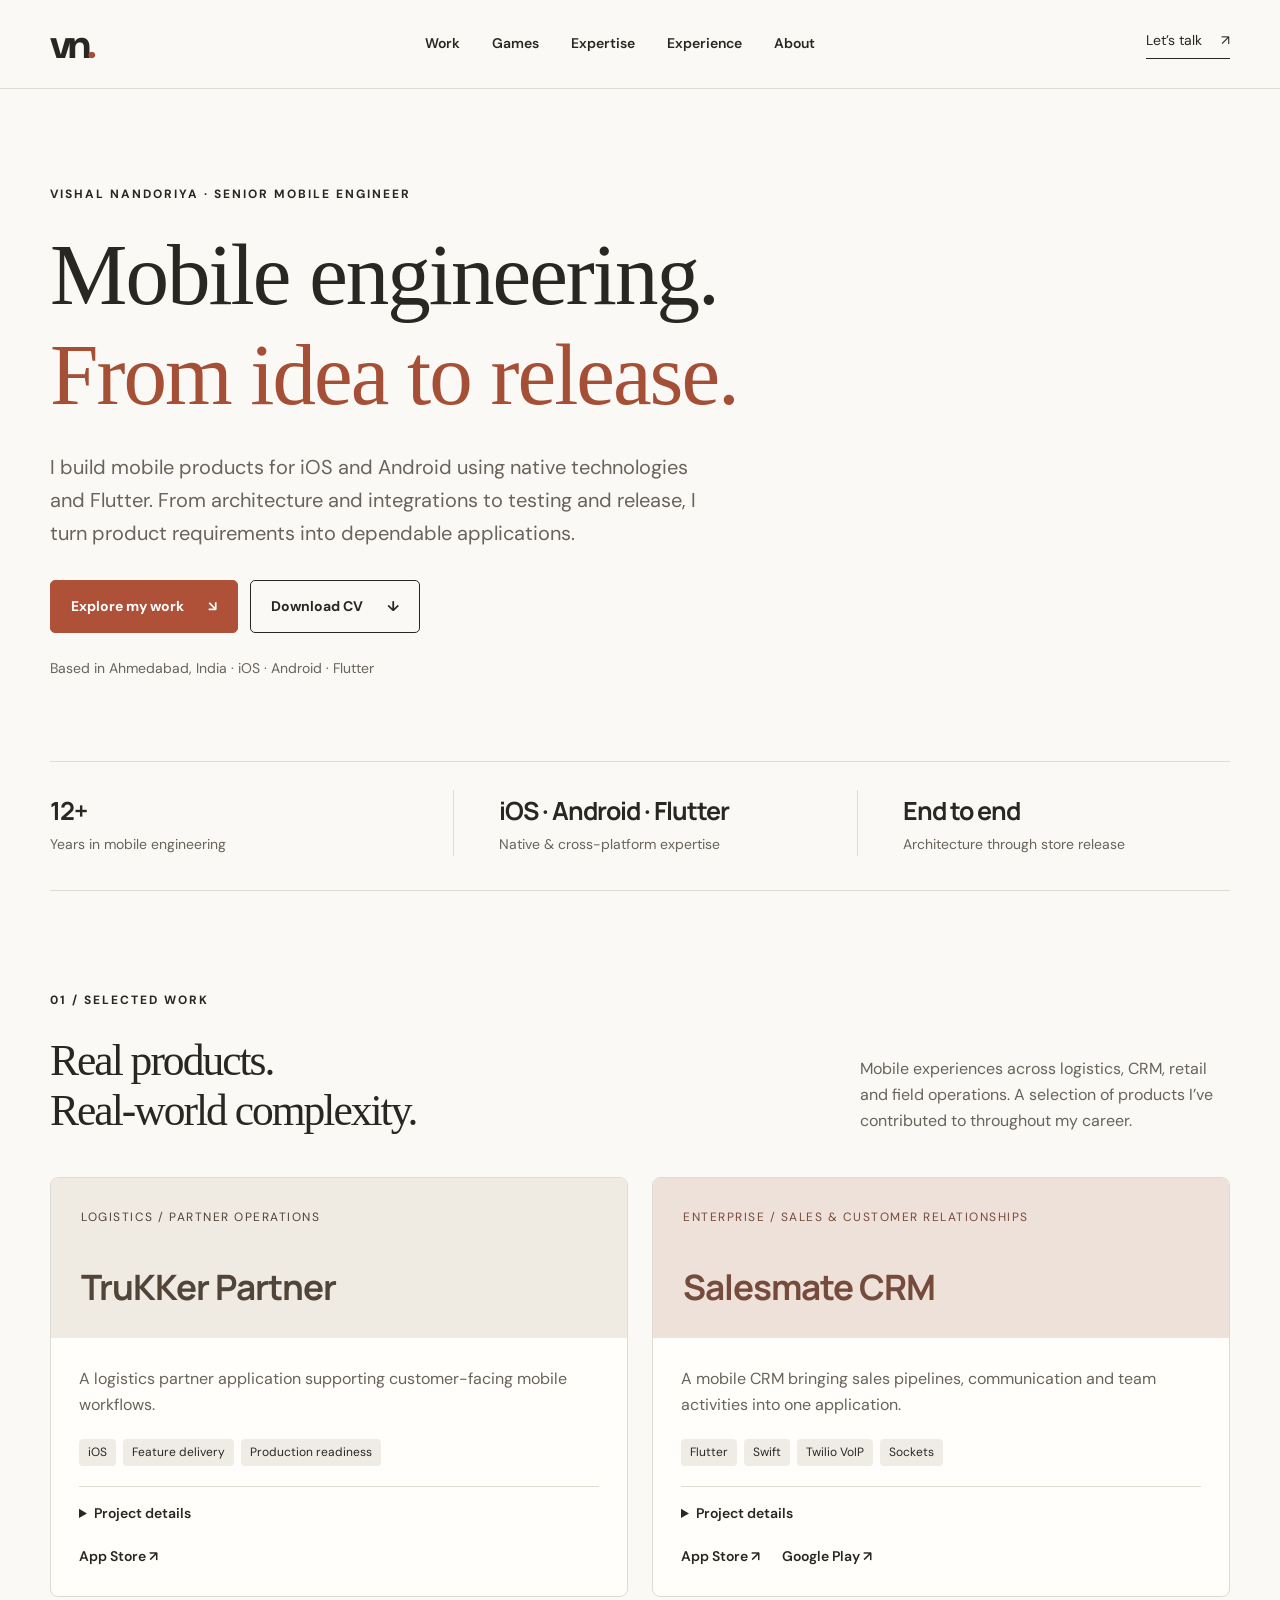
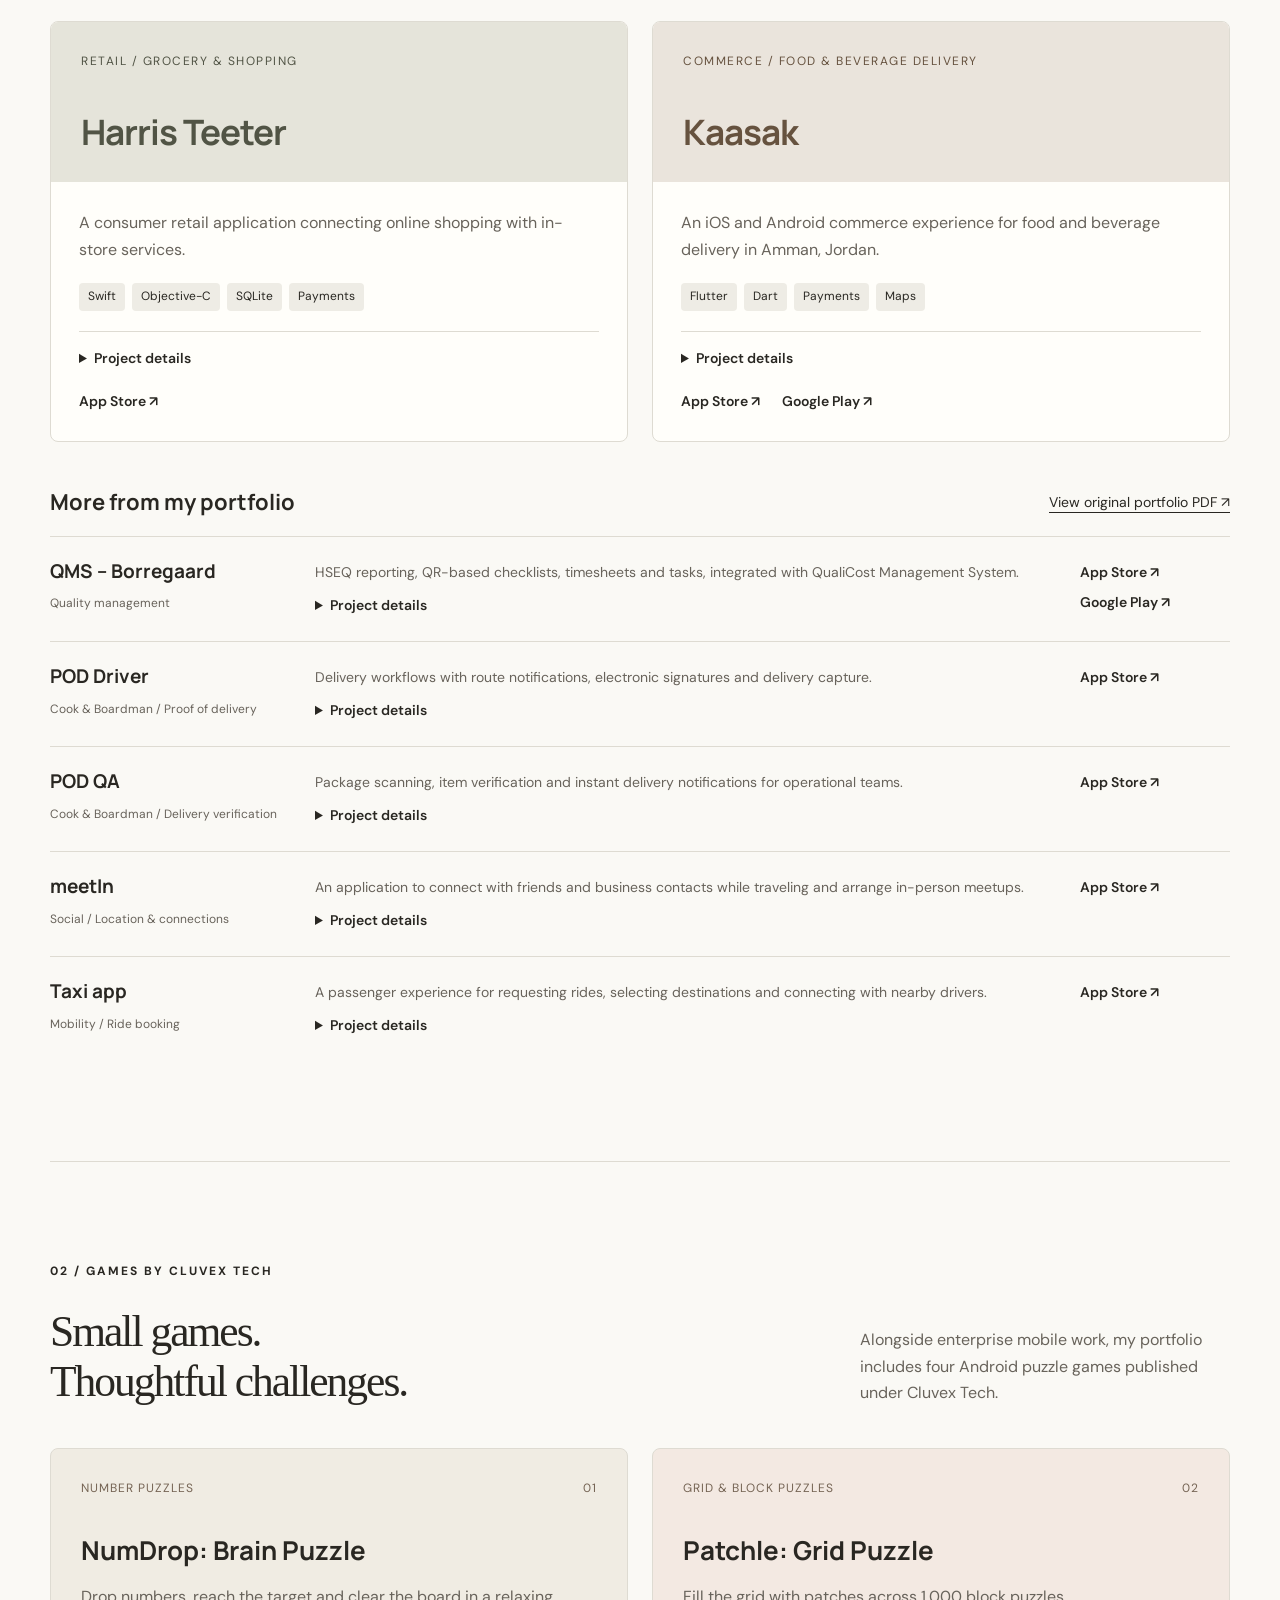
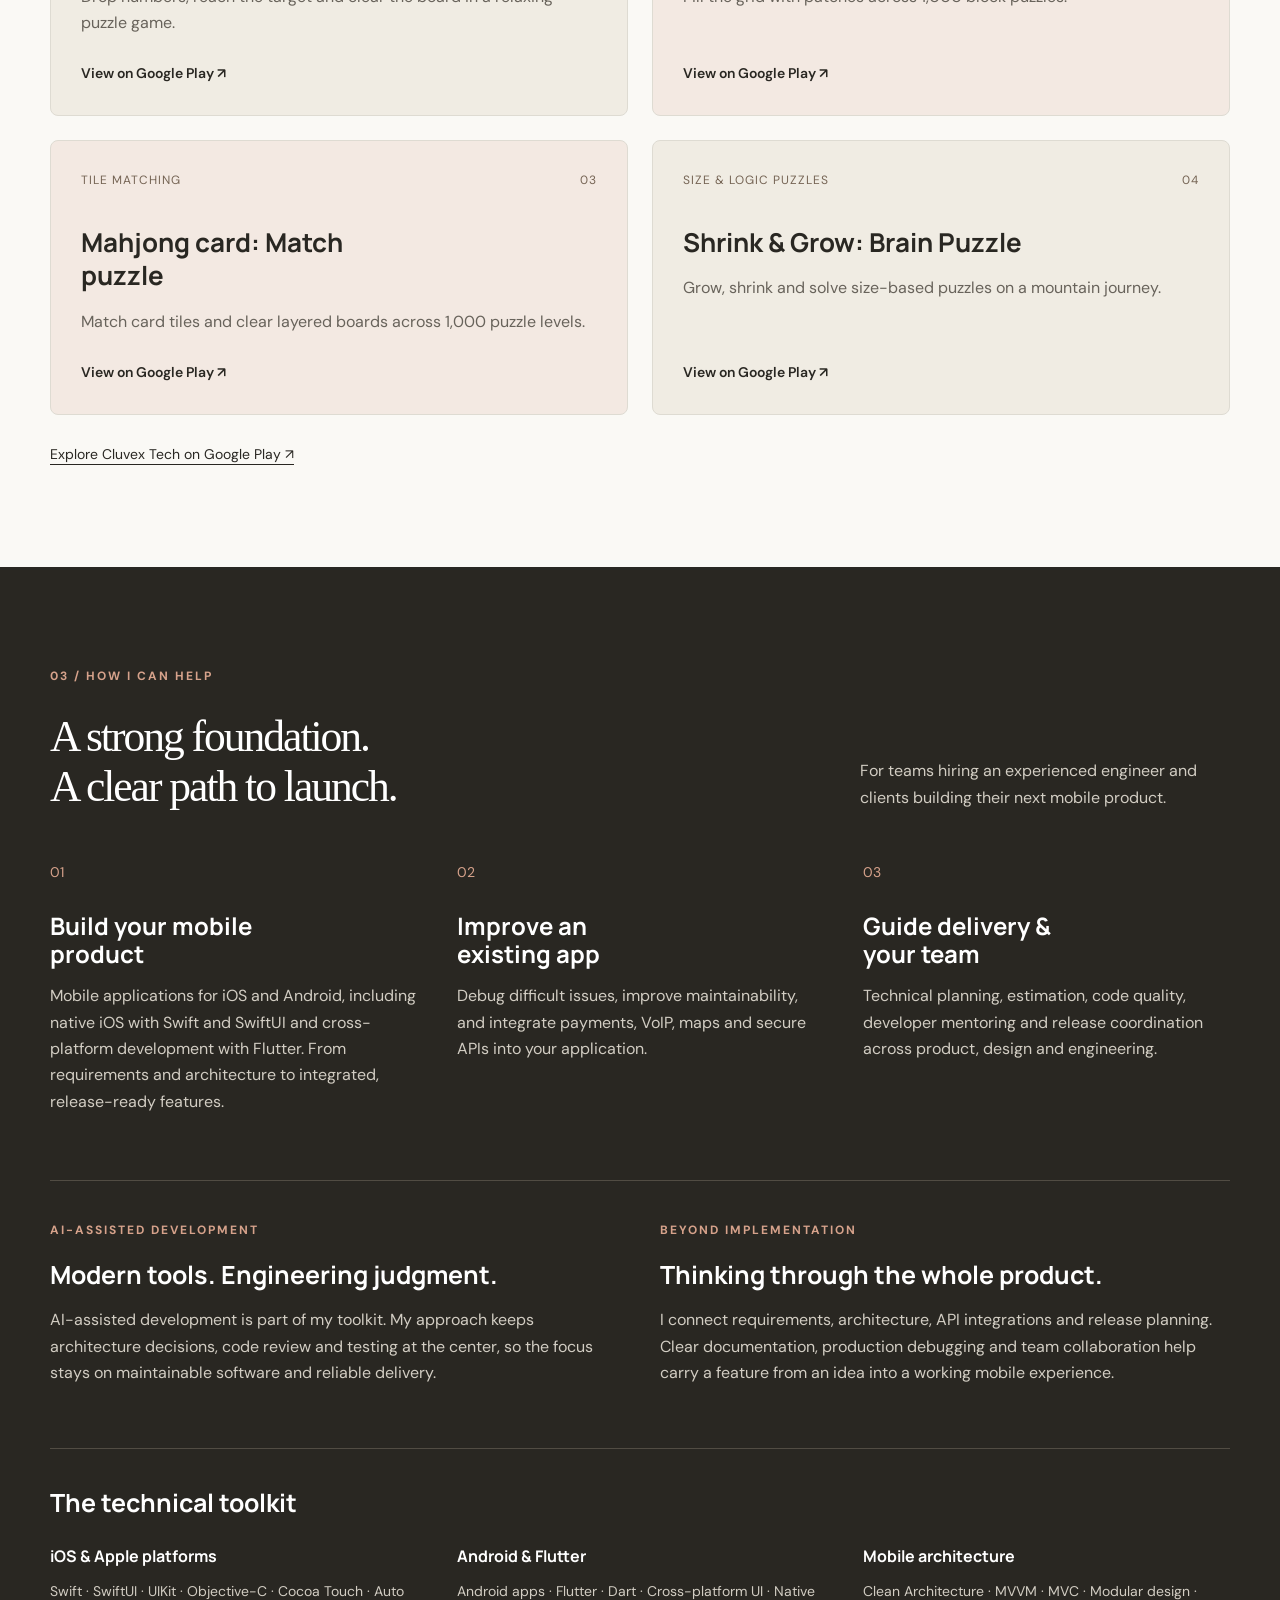
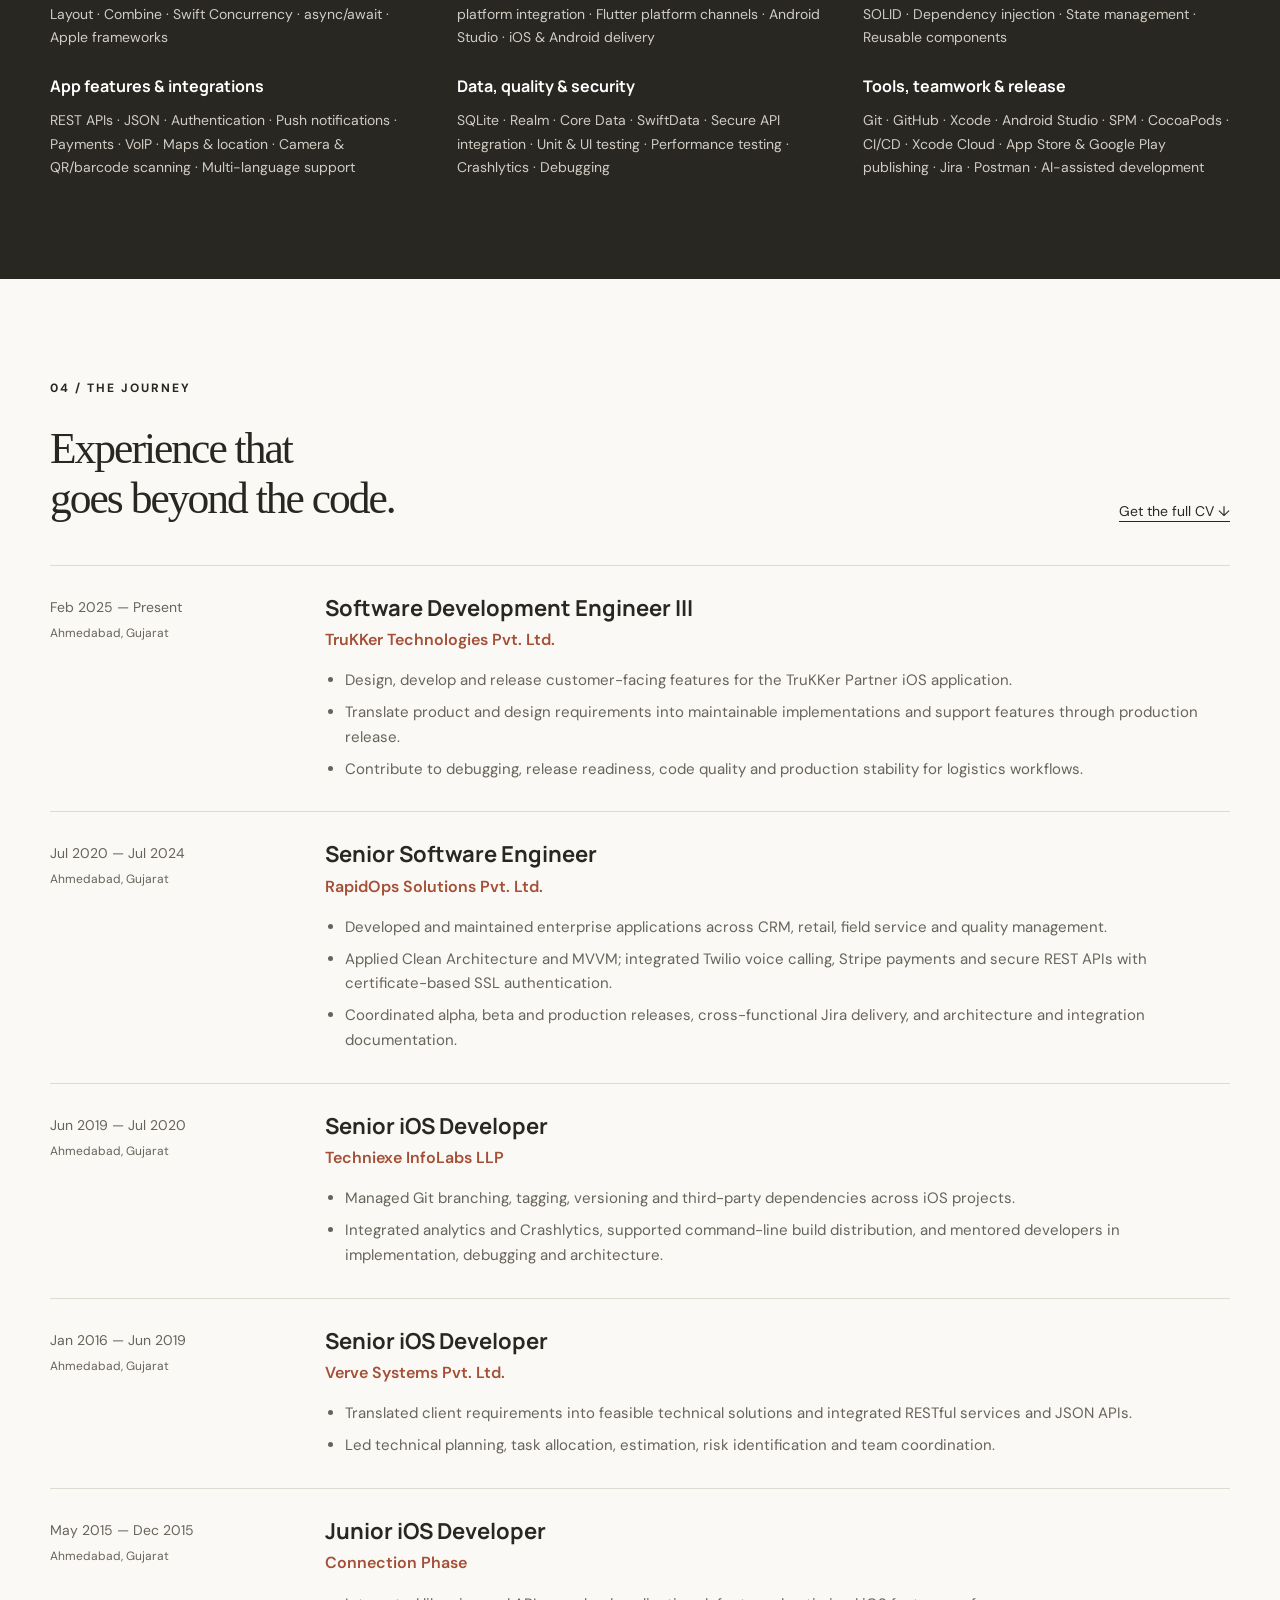
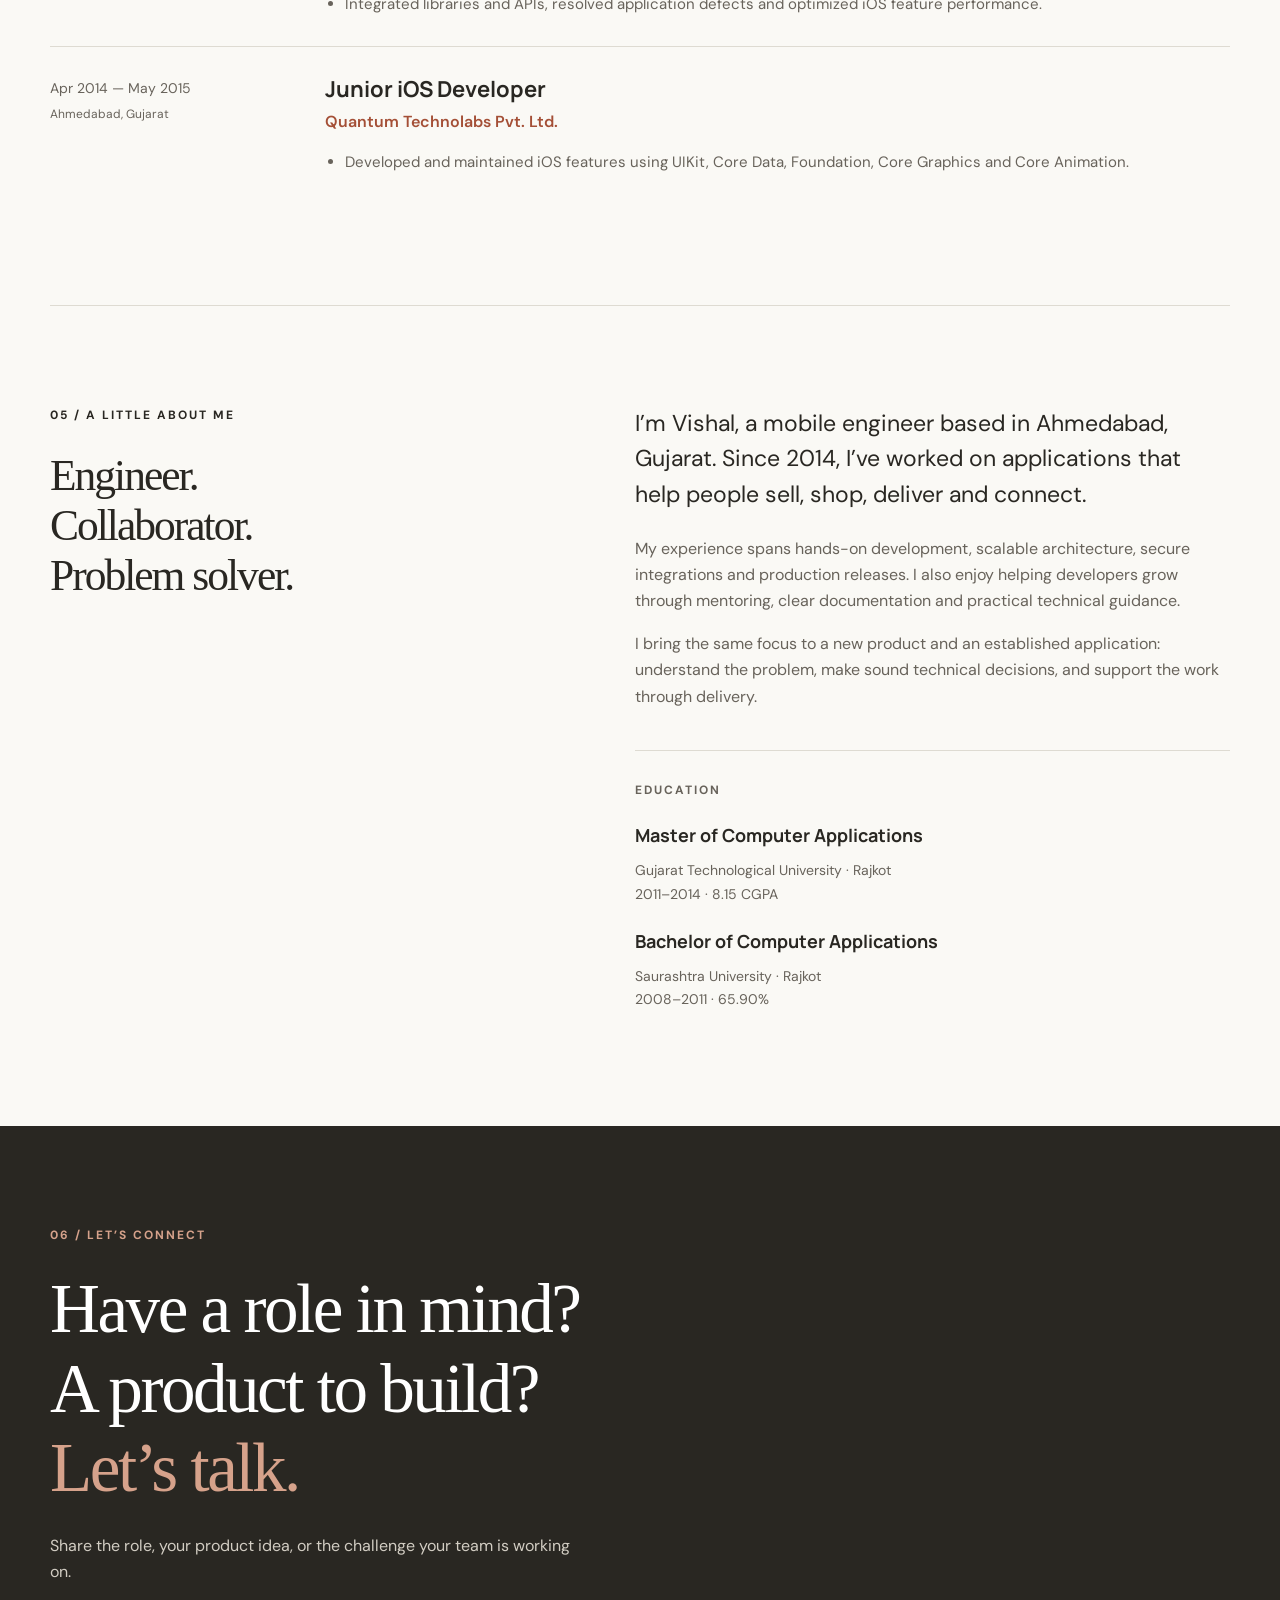
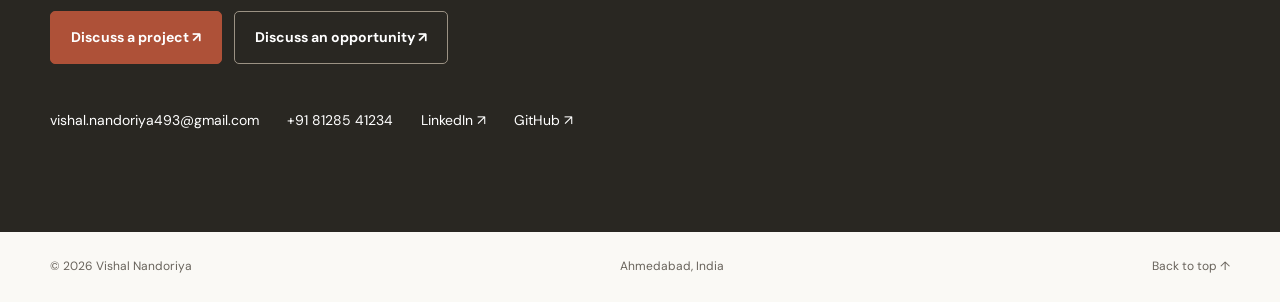
==== index.html @ bcdf7b2e "Refresh navigation assets on live site" ====
<!doctype html>
<html lang="en">
<head>
  <meta charset="utf-8"><meta name="viewport" content="width=device-width, initial-scale=1">
  <title>Vishal Nandoriya — Senior Mobile Engineer | iOS, Android & Flutter</title>
  <meta name="description" content="Vishal Nandoriya, Senior Mobile Engineer in Ahmedabad. 12+ years building mobile products across logistics, CRM, retail and field service. Explore projects, experience and mobile development services.">
  <meta name="theme-color" content="#292722">
  <meta property="og:title" content="Vishal Nandoriya — Mobile engineering, from idea to release">
  <meta property="og:description" content="Senior Mobile Engineer. 12+ years of mobile experience. iOS, Android and Flutter. Explore my work and get in touch.">
  <meta property="og:type" content="website"><link rel="canonical" href="https://vishalnandoriya.github.io/">
  <link rel="icon" href="data:image/svg+xml,%3Csvg xmlns='http://www.w3.org/2000/svg' viewBox='0 0 64 64'%3E%3Crect width='64' height='64' rx='16' fill='%23292722'/%3E%3Ctext x='32' y='42' text-anchor='middle' font-family='Arial' font-weight='bold' font-size='28' fill='%23d6a28b'%3EVN%3C/text%3E%3C/svg%3E">
  <link rel="stylesheet" href="style.css?v=0914455">
</head>
<body>
<a class="skip" href="#main">Skip to content</a>
<header><div class="nav wrap"><a class="brand" href="#" aria-label="Vishal Nandoriya home">vn<span>.</span></a><nav aria-label="Main navigation"><a href="#work">Work</a><a href="#games">Games</a><a href="#expertise">Expertise</a><a href="#experience">Experience</a><a href="#about">About</a></nav><a class="nav-contact" href="#contact">Let’s talk <span aria-hidden="true">↗</span></a></div></header>
<main id="main">
<section class="hero wrap" aria-labelledby="hero-title"><div class="hero-copy"><p class="eyebrow">VISHAL NANDORIYA · SENIOR MOBILE ENGINEER</p><h1 id="hero-title">Mobile engineering.<br><span>From idea to release.</span></h1><p class="intro">I build mobile products for iOS and Android using native technologies and Flutter. From architecture and integrations to testing and release, I turn product requirements into dependable applications.</p><div class="actions"><a class="button primary" href="#work">Explore my work <span aria-hidden="true">↘</span></a><a class="button outline" href="assets/Vishal_Nandoriya_CV.pdf" download>Download CV <span aria-hidden="true">↓</span></a></div><p class="hero-note">Based in Ahmedabad, India · iOS · Android · Flutter</p></div></section>
<div class="stats wrap" aria-label="Career overview"><div><strong>12+</strong><span>Years in mobile engineering</span></div><div><strong>iOS · Android · Flutter</strong><span>Native & cross-platform expertise</span></div><div><strong>End to end</strong><span>Architecture through store release</span></div></div>
<section class="section wrap" id="work"><div class="section-heading"><div><p class="eyebrow">01 / SELECTED WORK</p><h2>Real products.<br>Real-world complexity.</h2></div><p>Mobile experiences across logistics, CRM, retail and field operations. A selection of products I’ve contributed to throughout my career.</p></div><div class="project-grid" id="featured-projects"></div><div class="more-heading"><h3>More from my portfolio</h3><a href="portfolio.pdf" target="_blank" rel="noopener">View original portfolio PDF ↗</a></div><div class="other-projects" id="other-projects"></div><noscript><p>Explore all projects, features and technologies in my <a href="portfolio.pdf">portfolio PDF</a> and <a href="assets/Vishal_Nandoriya_CV.pdf">CV</a>.</p></noscript></section>
<section class="games-section section wrap" id="games"><div class="section-heading"><div><p class="eyebrow">02 / GAMES BY CLUVEX TECH</p><h2>Small games.<br>Thoughtful challenges.</h2></div><p>Alongside enterprise mobile work, my portfolio includes four Android puzzle games published under Cluvex Tech.</p></div><div class="games-grid">
<article class="game-card"><div class="game-label"><span>Number puzzles</span><span>01</span></div><h3>NumDrop: Brain Puzzle</h3><p>Drop numbers, reach the target and clear the board in a relaxing puzzle game.</p><a href="https://play.google.com/store/apps/details?id=com.cluvextech.numdrop" target="_blank" rel="noopener" aria-label="NumDrop: Brain Puzzle on Google Play">View on Google Play ↗</a></article><article class="game-card"><div class="game-label"><span>Grid & block puzzles</span><span>02</span></div><h3>Patchle: Grid Puzzle</h3><p>Fill the grid with patches across 1,000 block puzzles.</p><a href="https://play.google.com/store/apps/details?id=com.cluvextech.patchle" target="_blank" rel="noopener" aria-label="Patchle: Grid Puzzle on Google Play">View on Google Play ↗</a></article><article class="game-card"><div class="game-label"><span>Tile matching</span><span>03</span></div><h3>Mahjong card: Match puzzle</h3><p>Match card tiles and clear layered boards across 1,000 puzzle levels.</p><a href="https://play.google.com/store/apps/details?id=com.cluvextech.tilecard" target="_blank" rel="noopener" aria-label="Mahjong card: Match puzzle on Google Play">View on Google Play ↗</a></article><article class="game-card"><div class="game-label"><span>Size & logic puzzles</span><span>04</span></div><h3>Shrink & Grow: Brain Puzzle</h3><p>Grow, shrink and solve size-based puzzles on a mountain journey.</p><a href="https://play.google.com/store/apps/details?id=com.cluvextech.shrinkandgrow" target="_blank" rel="noopener" aria-label="Shrink & Grow: Brain Puzzle on Google Play">View on Google Play ↗</a></article></div><a class="text-link developer-link" href="https://play.google.com/store/apps/developer?id=Cluvex+Tech" target="_blank" rel="noopener">Explore Cluvex Tech on Google Play ↗</a></section>
<section class="expertise-section" id="expertise"><div class="wrap section"><div class="section-heading"><div><p class="eyebrow">03 / HOW I CAN HELP</p><h2>A strong foundation.<br>A clear path to launch.</h2></div><p>For teams hiring an experienced engineer and clients building their next mobile product.</p></div><div class="services"><article><span class="service-number">01</span><h3>Build your mobile product</h3><p>Mobile applications for iOS and Android, including native iOS with Swift and SwiftUI and cross-platform development with Flutter. From requirements and architecture to integrated, release-ready features.</p></article><article><span class="service-number">02</span><h3>Improve an existing app</h3><p>Debug difficult issues, improve maintainability, and integrate payments, VoIP, maps and secure APIs into your application.</p></article><article><span class="service-number">03</span><h3>Guide delivery & your team</h3><p>Technical planning, estimation, code quality, developer mentoring and release coordination across product, design and engineering.</p></article></div><div class="engineering-notes"><article><p class="eyebrow">AI-ASSISTED DEVELOPMENT</p><h3>Modern tools. Engineering judgment.</h3><p>AI-assisted development is part of my toolkit. My approach keeps architecture decisions, code review and testing at the center, so the focus stays on maintainable software and reliable delivery.</p></article><article><p class="eyebrow">BEYOND IMPLEMENTATION</p><h3>Thinking through the whole product.</h3><p>I connect requirements, architecture, API integrations and release planning. Clear documentation, production debugging and team collaboration help carry a feature from an idea into a working mobile experience.</p></article></div><div class="toolkit"><h3>The technical toolkit</h3><div class="skills-grid"><div><h4>iOS & Apple platforms</h4><p>Swift · SwiftUI · UIKit · Objective-C · Cocoa Touch · Auto Layout · Combine · Swift Concurrency · async/await · Apple frameworks</p></div><div><h4>Android & Flutter</h4><p>Android apps · Flutter · Dart · Cross-platform UI · Native platform integration · Flutter platform channels · Android Studio · iOS & Android delivery</p></div><div><h4>Mobile architecture</h4><p>Clean Architecture · MVVM · MVC · Modular design · SOLID · Dependency injection · State management · Reusable components</p></div><div><h4>App features & integrations</h4><p>REST APIs · JSON · Authentication · Push notifications · Payments · VoIP · Maps & location · Camera & QR/barcode scanning · Multi-language support</p></div><div><h4>Data, quality & security</h4><p>SQLite · Realm · Core Data · SwiftData · Secure API integration · Unit & UI testing · Performance testing · Crashlytics · Debugging</p></div><div><h4>Tools, teamwork & release</h4><p>Git · GitHub · Xcode · Android Studio · SPM · CocoaPods · CI/CD · Xcode Cloud · App Store & Google Play publishing · Jira · Postman · AI-assisted development</p></div></div></div></div></section>
<section class="section wrap" id="experience"><div class="section-heading"><div><p class="eyebrow">04 / THE JOURNEY</p><h2>Experience that<br>goes beyond the code.</h2></div><a class="text-link" href="assets/Vishal_Nandoriya_CV.pdf" download>Get the full CV ↓</a></div><div id="timeline" class="timeline"></div></section>
<section class="about-section section wrap" id="about"><div><p class="eyebrow">05 / A LITTLE ABOUT ME</p><h2>Engineer.<br>Collaborator.<br>Problem solver.</h2></div><div class="about-copy"><p class="large-copy">I’m Vishal, a mobile engineer based in Ahmedabad, Gujarat. Since 2014, I’ve worked on applications that help people sell, shop, deliver and connect.</p><p>My experience spans hands-on development, scalable architecture, secure integrations and production releases. I also enjoy helping developers grow through mentoring, clear documentation and practical technical guidance.</p><p>I bring the same focus to a new product and an established application: understand the problem, make sound technical decisions, and support the work through delivery.</p><div class="education"><p class="eyebrow">EDUCATION</p><h3>Master of Computer Applications</h3><p>Gujarat Technological University · Rajkot<br>2011–2014 · 8.15 CGPA</p><h3>Bachelor of Computer Applications</h3><p>Saurashtra University · Rajkot<br>2008–2011 · 65.90%</p></div></div></section>
<section class="contact-section" id="contact"><div class="wrap section"><p class="eyebrow">06 / LET’S CONNECT</p><h2>Have a role in mind?<br>A product to build?<br><span>Let’s talk.</span></h2><p>Share the role, your product idea, or the challenge your team is working on.</p><div class="actions"><a class="button primary" href="mailto:vishal.nandoriya493@gmail.com?subject=Let%E2%80%99s%20discuss%20a%20mobile%20project">Discuss a project ↗</a><a class="button light-outline" href="mailto:vishal.nandoriya493@gmail.com?subject=Mobile%20engineering%20opportunity">Discuss an opportunity ↗</a></div><div class="contact-links"><a href="mailto:vishal.nandoriya493@gmail.com">vishal.nandoriya493@gmail.com</a><a href="tel:+918128541234">+91 81285 41234</a><a href="https://www.linkedin.com/in/vishalnandoriya" target="_blank" rel="noopener">LinkedIn ↗</a><a href="https://github.com/VishalNandoriya" target="_blank" rel="noopener">GitHub ↗</a></div></div></section>
</main><footer class="wrap"><span>© <span id="year">2026</span> Vishal Nandoriya</span><span>Ahmedabad, India</span><a href="#">Back to top ↑</a></footer><script src="script.js?v=0914455"></script>
</body></html>
---- style.css ----
@import url('https://fonts.googleapis.com/css2?family=DM+Sans:wght@400;500;600;700&family=Manrope:wght@400;500;600;700;800&display=swap');
:root{--ink:#292722;--muted:#68635b;--paper:#faf9f5;--line:#dedbd2;--lime:#d6a28b;--blue:#a44f36}*{box-sizing:border-box}html{scroll-behavior:auto;scroll-padding-top:100px}body{margin:0;background:var(--paper);color:var(--ink);font-family:'DM Sans',sans-serif;font-size:16px;line-height:1.65}a{color:inherit;text-decoration:none}a:hover{text-decoration:underline;text-underline-offset:5px}button,a{-webkit-tap-highlight-color:transparent}a:focus-visible,summary:focus-visible{outline:3px solid var(--blue);outline-offset:6px}.wrap{width:min(1180px,calc(100% - 80px));margin:auto}.skip{position:fixed;top:-100px;left:12px;padding:12px;background:var(--lime);z-index:20}.skip:focus{top:10px}header{border-bottom:1px solid var(--line);background:rgba(250,249,245,.97);position:sticky;top:0;z-index:10}.nav{display:flex;align-items:center;justify-content:space-between;height:88px}.brand{font-size:40px;line-height:1;font-weight:800;letter-spacing:-4px}.brand span{color:var(--blue)}nav{display:flex;gap:32px;font-size:14px;font-weight:600}.nav-contact{font-size:14px;border-bottom:1px solid var(--ink);padding-bottom:5px}.nav-contact span{margin-left:15px}.hero{display:grid;grid-template-columns:1.35fr 1fr;gap:70px;padding-top:76px;padding-bottom:66px;align-items:center}.eyebrow{font-size:12px;font-weight:700;letter-spacing:2px;margin:0 0 24px}h1,h2,h3,h4{font-family:Manrope,sans-serif;line-height:1.15;margin:0;font-weight:700}h1{font-size:clamp(42px,4.7vw,67px);letter-spacing:-3.3px}h1 span{color:var(--blue)}.intro{font-size:18px;max-width:510px;color:var(--muted);margin:26px 0 30px}.actions{display:flex;gap:12px;flex-wrap:wrap}.button{padding:14px 20px;border-radius:5px;font-size:14px;font-weight:700;display:inline-flex;align-items:center;justify-content:center;gap:24px;min-height:50px;transition:transform .2s,background .2s}.button:hover{transform:translateY(-2px);text-decoration:none}.primary{background:var(--lime);color:var(--ink);border:1px solid var(--lime)}.outline{border:1px solid var(--ink)}.hero-note{font-size:12px;color:var(--muted);margin:24px 0 0}.portrait-panel{background:#e5eaf0;border-radius:8px;overflow:hidden;position:relative}.portrait-top{display:flex;justify-content:space-between;margin:24px 26px;font-size:11px;letter-spacing:2px}.portrait-panel img{display:block;width:100%;height:auto;aspect-ratio:1;object-fit:contain;mix-blend-mode:multiply}.portrait-caption{background:var(--ink);color:white;padding:24px 26px;display:flex;justify-content:space-between;align-items:end;gap:12px}.portrait-caption strong{font-family:Manrope;font-size:19px;line-height:1.4}.portrait-caption span{color:#d2cdc3;font-size:12px;max-width:100px}.stats{display:grid;grid-template-columns:repeat(3,1fr);padding:28px 0 34px;border-top:1px solid var(--line);border-bottom:1px solid var(--line);gap:30px}.stats div{display:flex;flex-direction:column;gap:2px}.stats div+div{border-left:1px solid var(--line);padding-left:45px}.stats strong{font-family:Manrope;font-size:29px;letter-spacing:-1px}.stats span{font-size:14px;color:var(--muted)}.section{padding-top:100px;padding-bottom:100px}.section-heading{display:flex;justify-content:space-between;gap:55px;align-items:end;margin-bottom:42px}h2{font-size:clamp(32px,3.4vw,46px);letter-spacing:-1.8px}.section-heading>p{max-width:370px;margin:0;color:var(--muted)}.project-grid{display:grid;grid-template-columns:1fr 1fr;gap:24px}.project{border:1px solid var(--line);background:white;border-radius:8px;overflow:hidden}.project-banner{padding:30px;min-height:160px;display:flex;flex-direction:column;justify-content:space-between;background:var(--project-bg);color:var(--project-color)}.project-banner span{font-size:12px;letter-spacing:1.5px;text-transform:uppercase}.project-banner h3{font-size:35px;letter-spacing:-1px}.project-body{padding:28px}.project-body>p{color:var(--muted);margin:0 0 18px}.tags{display:flex;flex-wrap:wrap;gap:7px;margin:20px 0}.tags span{font-size:12px;background:#eeece5;border-radius:4px;padding:4px 9px}.project-links{display:flex;gap:22px;font-size:14px;font-weight:600;margin-top:20px}.project details{border-top:1px solid var(--line);padding-top:15px}summary{cursor:pointer;font-size:14px;font-weight:600}details p{font-size:14px;color:var(--muted);margin-bottom:0}.more-heading{display:flex;align-items:center;justify-content:space-between;gap:20px;margin:48px 0 20px}.more-heading h3{font-size:22px}.more-heading a,.text-link{font-size:14px;text-decoration:underline;text-underline-offset:5px}.other-project{display:grid;grid-template-columns:240px 1fr 150px;gap:25px;border-top:1px solid var(--line);padding:24px 0;align-items:start}.other-project h3{font-size:19px;margin-bottom:7px}.other-project p{margin:0;color:var(--muted);font-size:14px}.other-project .project-links{margin:0;flex-direction:column;gap:7px}.other-project small{font-size:12px;color:var(--muted)}.other-project details{margin-top:10px}.expertise-section{background:var(--ink);color:#fff}.expertise-section .eyebrow{color:var(--lime)}.expertise-section .section-heading>p,.services p,.skills-grid p{color:#d2cdc3}.services{display:grid;grid-template-columns:repeat(3,1fr);gap:40px;margin:50px 0 65px}.service-number{font-size:14px;color:var(--lime);display:block;margin-bottom:28px}.services h3{font-size:24px;max-width:220px}.services p{margin-bottom:0;font-size:16px}.toolkit{border-top:1px solid #514c43;padding-top:40px}.toolkit>h3{font-size:25px}.skills-grid{display:grid;grid-template-columns:repeat(3,1fr);gap:28px 40px;margin-top:30px}.skills-grid h4{font-size:16px}.skills-grid p{font-size:14px;margin-bottom:0}.timeline-row{display:grid;grid-template-columns:230px 1fr;gap:45px;border-top:1px solid var(--line);padding:30px 0}.timeline-date{font-size:14px;color:var(--muted)}.timeline-date span{display:block;font-size:12px;margin-top:5px}.timeline-row h3{font-size:22px;margin-bottom:6px}.company{font-weight:600;color:var(--blue);margin:0 0 15px}.timeline-row ul{padding-left:20px;color:var(--muted);margin:0;font-size:15px}.timeline-row li+li{margin-top:7px}.about-section{display:grid;grid-template-columns:1fr 1.2fr;gap:90px;border-top:1px solid var(--line)}.about-copy p{color:var(--muted)}.about-copy .large-copy{font-size:23px;line-height:1.55;color:var(--ink);margin-top:0}.education{margin-top:40px;padding-top:30px;border-top:1px solid var(--line)}.education h3{font-size:18px}.education p:not(.eyebrow){font-size:14px}.education h3:not(:first-of-type){margin-top:25px}.contact-section{background:var(--ink);color:white}.contact-section h2{font-size:clamp(40px,5.4vw,70px);letter-spacing:-2.5px}.contact-section h2 span{color:var(--lime)}.contact-section p:not(.eyebrow){color:#d2cdc3;max-width:520px;margin:25px 0}.contact-section .eyebrow{color:var(--lime)}.light-outline{border:1px solid #9b9284}.contact-links{display:flex;gap:28px;flex-wrap:wrap;margin-top:45px;font-size:14px}.contact-links a:first-child{overflow-wrap:anywhere}footer{display:flex;justify-content:space-between;gap:15px;padding-top:25px;padding-bottom:25px;font-size:12px;color:var(--muted)}
@media(min-width:1500px){.hero{padding-top:95px;padding-bottom:85px}}@media(max-width:900px){.wrap{width:calc(100% - 48px)}.hero{gap:30px}h1{font-size:46px;letter-spacing:-2px}.portrait-caption{flex-direction:column;align-items:start}.portrait-caption span{max-width:none}.section-heading{gap:30px}.other-project{grid-template-columns:180px 1fr}.other-project .project-links{grid-column:2;flex-direction:row}.services{gap:24px}.skills-grid{grid-template-columns:1fr 1fr}.timeline-row{grid-template-columns:180px 1fr;gap:25px}.about-section{gap:45px}.stats div+div{padding-left:25px}.stats strong{font-size:25px}}
@media(max-width:640px){.wrap{width:calc(100% - 40px)}.nav{height:72px;flex-wrap:wrap}.brand{font-size:34px}nav{gap:16px;font-size:12px}.nav-contact{display:none}.hero{grid-template-columns:1fr;padding-top:44px;padding-bottom:35px;gap:35px}h1{font-size:48px;letter-spacing:-2.5px}.eyebrow{font-size:11px;letter-spacing:1.5px;margin-bottom:20px}.intro{font-size:17px}.hero-note{font-size:12px}.portrait-panel{max-width:380px;width:100%;margin:auto}.portrait-panel img{max-height:310px;object-fit:contain}.portrait-caption{flex-direction:row;align-items:center}.portrait-caption strong{font-size:17px}.portrait-caption span{max-width:100px}.stats{gap:18px;padding:24px 0}.stats strong{font-size:19px;letter-spacing:-.6px}.stats span{font-size:12px}.stats div+div{padding-left:12px}.section{padding-top:65px;padding-bottom:65px}.section-heading{display:block;margin-bottom:28px}.section-heading>p{margin-top:22px}.section-heading>.text-link{display:inline-block;margin-top:22px}h2{font-size:35px}.project-grid{grid-template-columns:1fr}.project-banner{min-height:145px;padding:25px}.project-body{padding:24px}.project-banner h3{font-size:31px}.more-heading{align-items:start;flex-direction:column}.other-project{grid-template-columns:1fr;gap:12px}.other-project .project-links{grid-column:auto}.services{grid-template-columns:1fr;gap:30px;margin:35px 0 45px}.services article{border-top:1px solid #514c43;padding-top:25px}.service-number{margin-bottom:15px}.services h3{max-width:none;font-size:23px}.skills-grid{grid-template-columns:1fr;gap:23px}.timeline-row{grid-template-columns:1fr;gap:15px;padding:25px 0}.timeline-date span{display:inline;margin-left:8px}.timeline-row h3{font-size:21px}.about-section{grid-template-columns:1fr;gap:28px}.about-copy .large-copy{font-size:21px}.contact-section h2{font-size:45px}.contact-links{flex-direction:column;gap:15px}footer{flex-wrap:wrap}footer span:nth-child(2){display:none}}
@media(prefers-reduced-motion:reduce){html{scroll-behavior:auto}.button{transition:none}}@media print{header,.actions,.contact-section,footer,.portrait-panel{display:none}.wrap{width:100%}.section,.hero{padding:25px 0}.hero{display:block}.expertise-section{background:white;color:black}.services p,.skills-grid p{color:#333}.project,.timeline-row{break-inside:avoid}details{display:block}}

/* Warm editorial palette and typography, inspired by Claude. */
h1,h2{font-family:Georgia,'Times New Roman',serif;font-weight:400;letter-spacing:-2px}h1{font-size:clamp(48px,6.8vw,88px);line-height:1.06}h1 span{display:block;margin-top:8px}.hero{display:block;padding-top:96px;padding-bottom:80px}.hero-copy{max-width:1000px}.intro{max-width:650px;font-size:20px;margin-top:30px}.hero-note{font-size:14px}.primary{background:#ae5138;border-color:#ae5138;color:#fff}.primary:hover{background:#91412c}.project{background:#fffefa}.project-banner{background:#efebe2;color:#514439}.project:nth-child(2) .project-banner{background:#eee1d9;color:#754b3b}.project:nth-child(3) .project-banner{background:#e5e4da;color:#515445}.project:nth-child(4) .project-banner{background:#eae4dc;color:#66523f}.stats strong{font-size:25px}.contact-section h2{font-family:Georgia,'Times New Roman',serif}.brand:hover{text-decoration:none}
@media(max-width:640px){.hero{padding-top:56px;padding-bottom:45px}h1{font-size:48px;letter-spacing:-1.8px}.intro{font-size:18px}.stats{grid-template-columns:1fr;gap:16px}.stats div+div{border-left:0;border-top:1px solid var(--line);padding:16px 0 0}.stats strong{font-size:24px}.stats span{font-size:14px}.hero-note{font-size:13px}}

.games-section{border-top:1px solid var(--line)}.games-grid{display:grid;grid-template-columns:repeat(2,minmax(0,1fr));gap:24px}.game-card{border:1px solid var(--line);border-radius:8px;padding:30px;background:#f0ece3;display:flex;flex-direction:column;align-items:start}.game-card:nth-child(2),.game-card:nth-child(3){background:#f3e9e2}.game-label{display:flex;justify-content:space-between;gap:20px;width:100%;font-size:12px;letter-spacing:1px;text-transform:uppercase;color:#756454;margin-bottom:35px}.game-card h3{font-size:26px;line-height:1.3;max-width:340px}.game-card p{color:var(--muted);margin:16px 0 25px}.game-card>a{margin-top:auto;font-weight:600;font-size:14px}.developer-link{display:inline-block;margin-top:28px}.engineering-notes{display:grid;grid-template-columns:1fr 1fr;gap:40px;border-top:1px solid #514c43;padding-top:40px;margin-bottom:45px}.engineering-notes h3{font-size:25px;line-height:1.3}.engineering-notes p:not(.eyebrow){color:#d2cdc3}.engineering-notes .eyebrow{margin-bottom:18px}@media(max-width:640px){nav{gap:10px;font-size:11px}.games-grid,.engineering-notes{grid-template-columns:1fr}.game-card{padding:24px}.game-card h3{font-size:24px}.engineering-notes{gap:25px}}

header nav a[aria-current="location"]{color:var(--blue);text-decoration:underline;text-decoration-color:var(--blue);text-decoration-thickness:2px;text-underline-offset:9px}
.nav-contact[aria-current="location"]{color:var(--blue);border-bottom:2px solid var(--blue)}
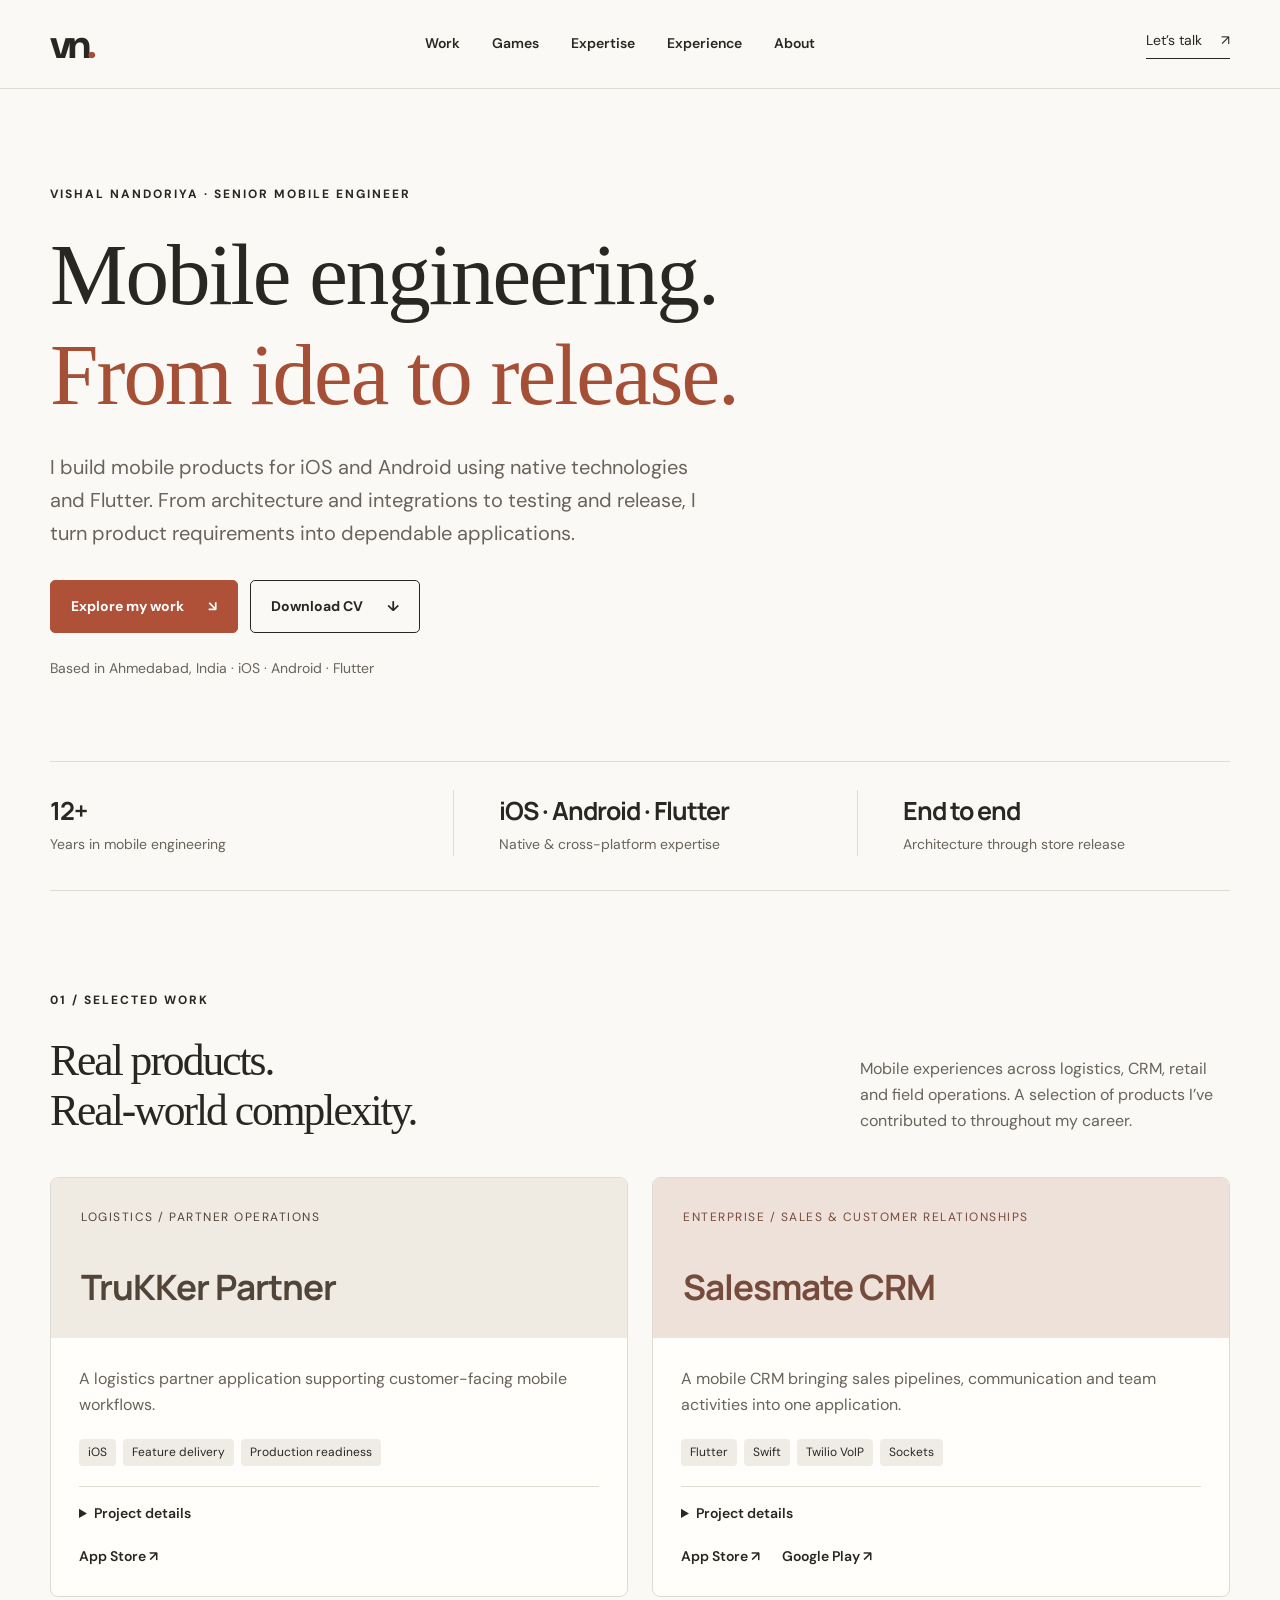
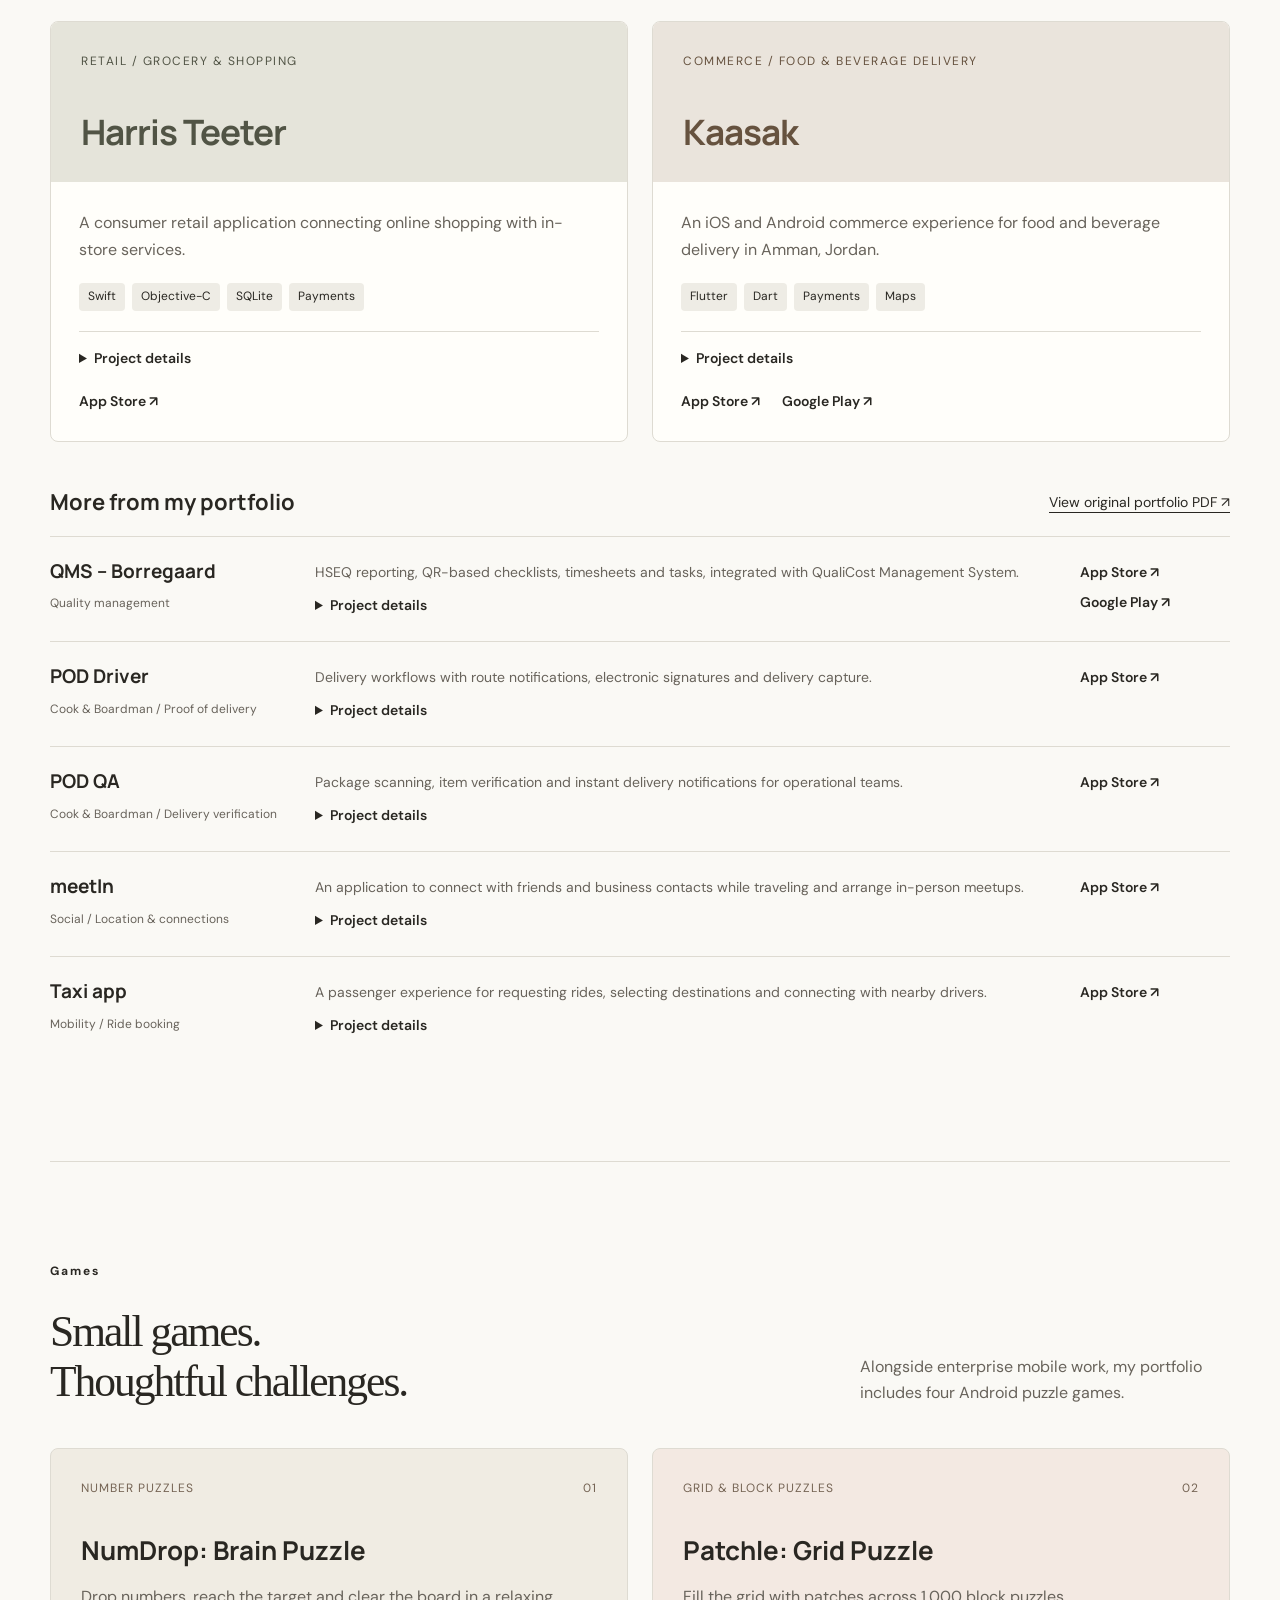
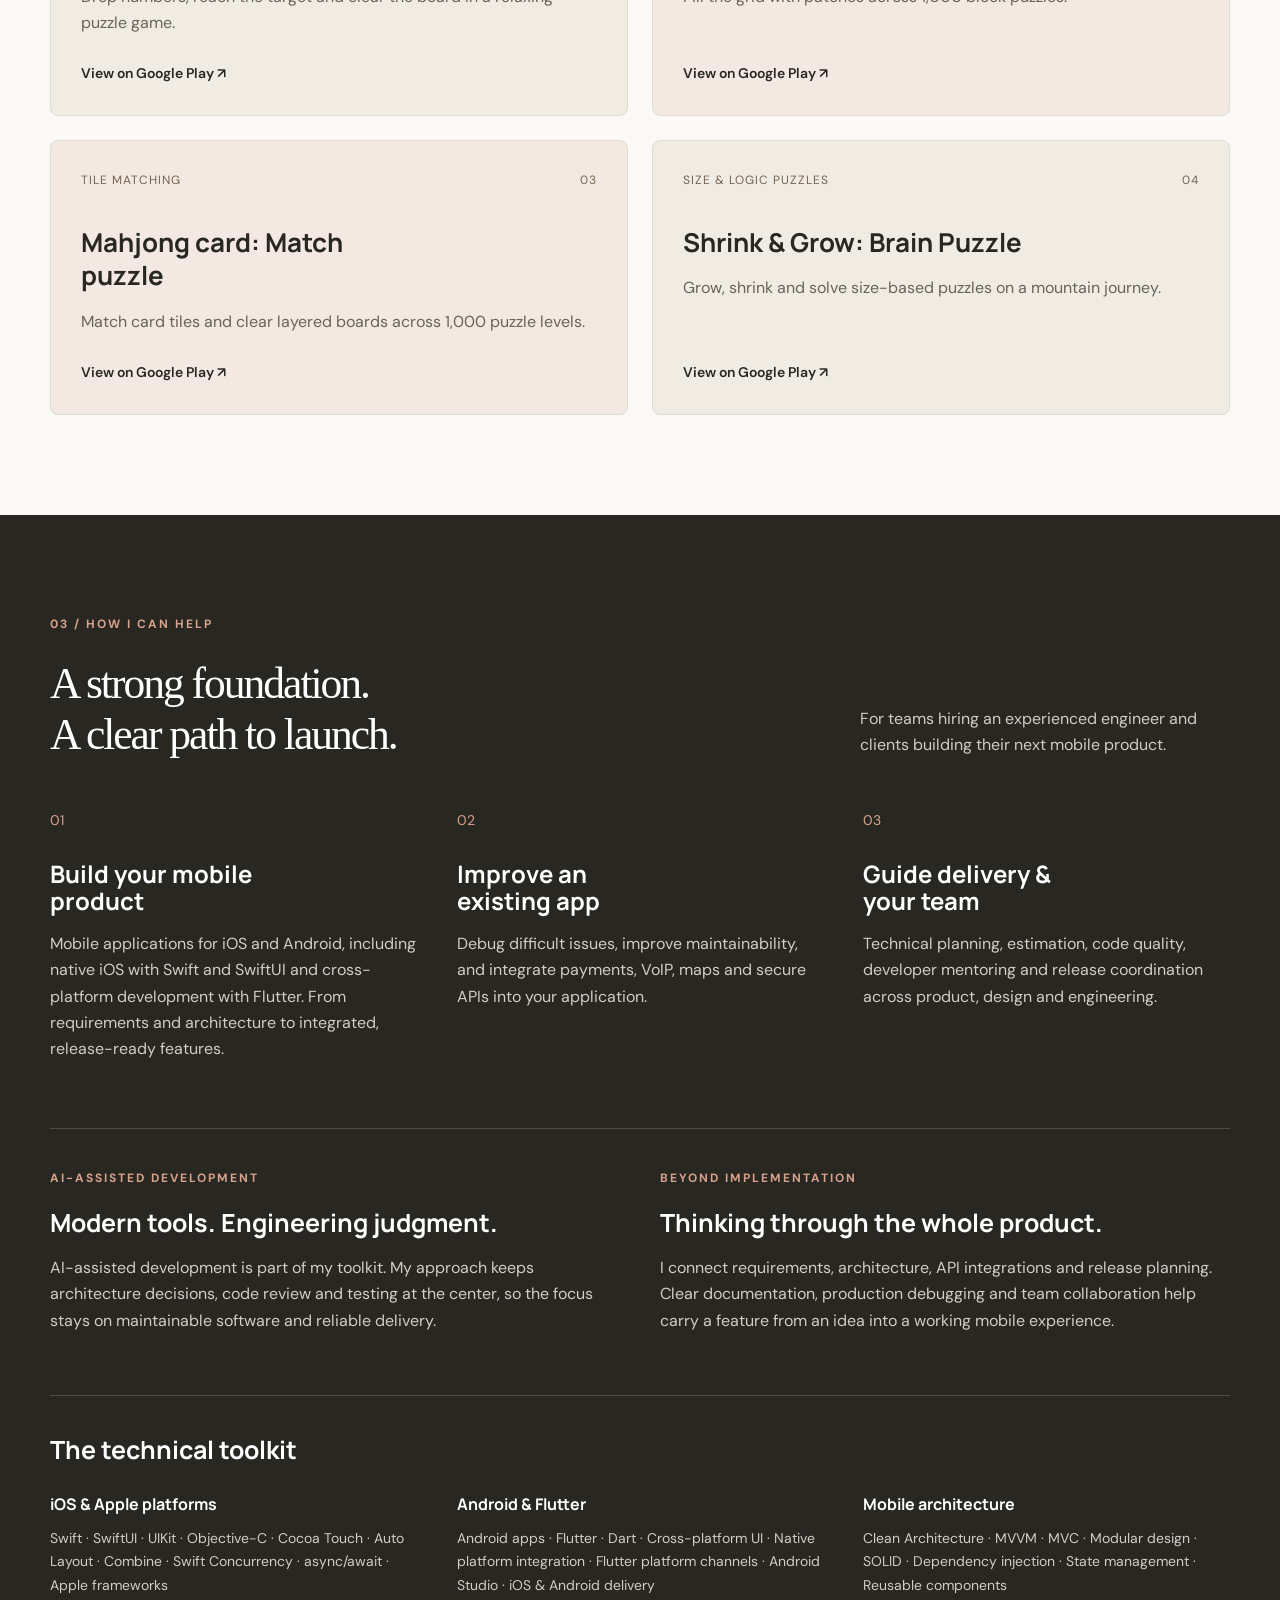
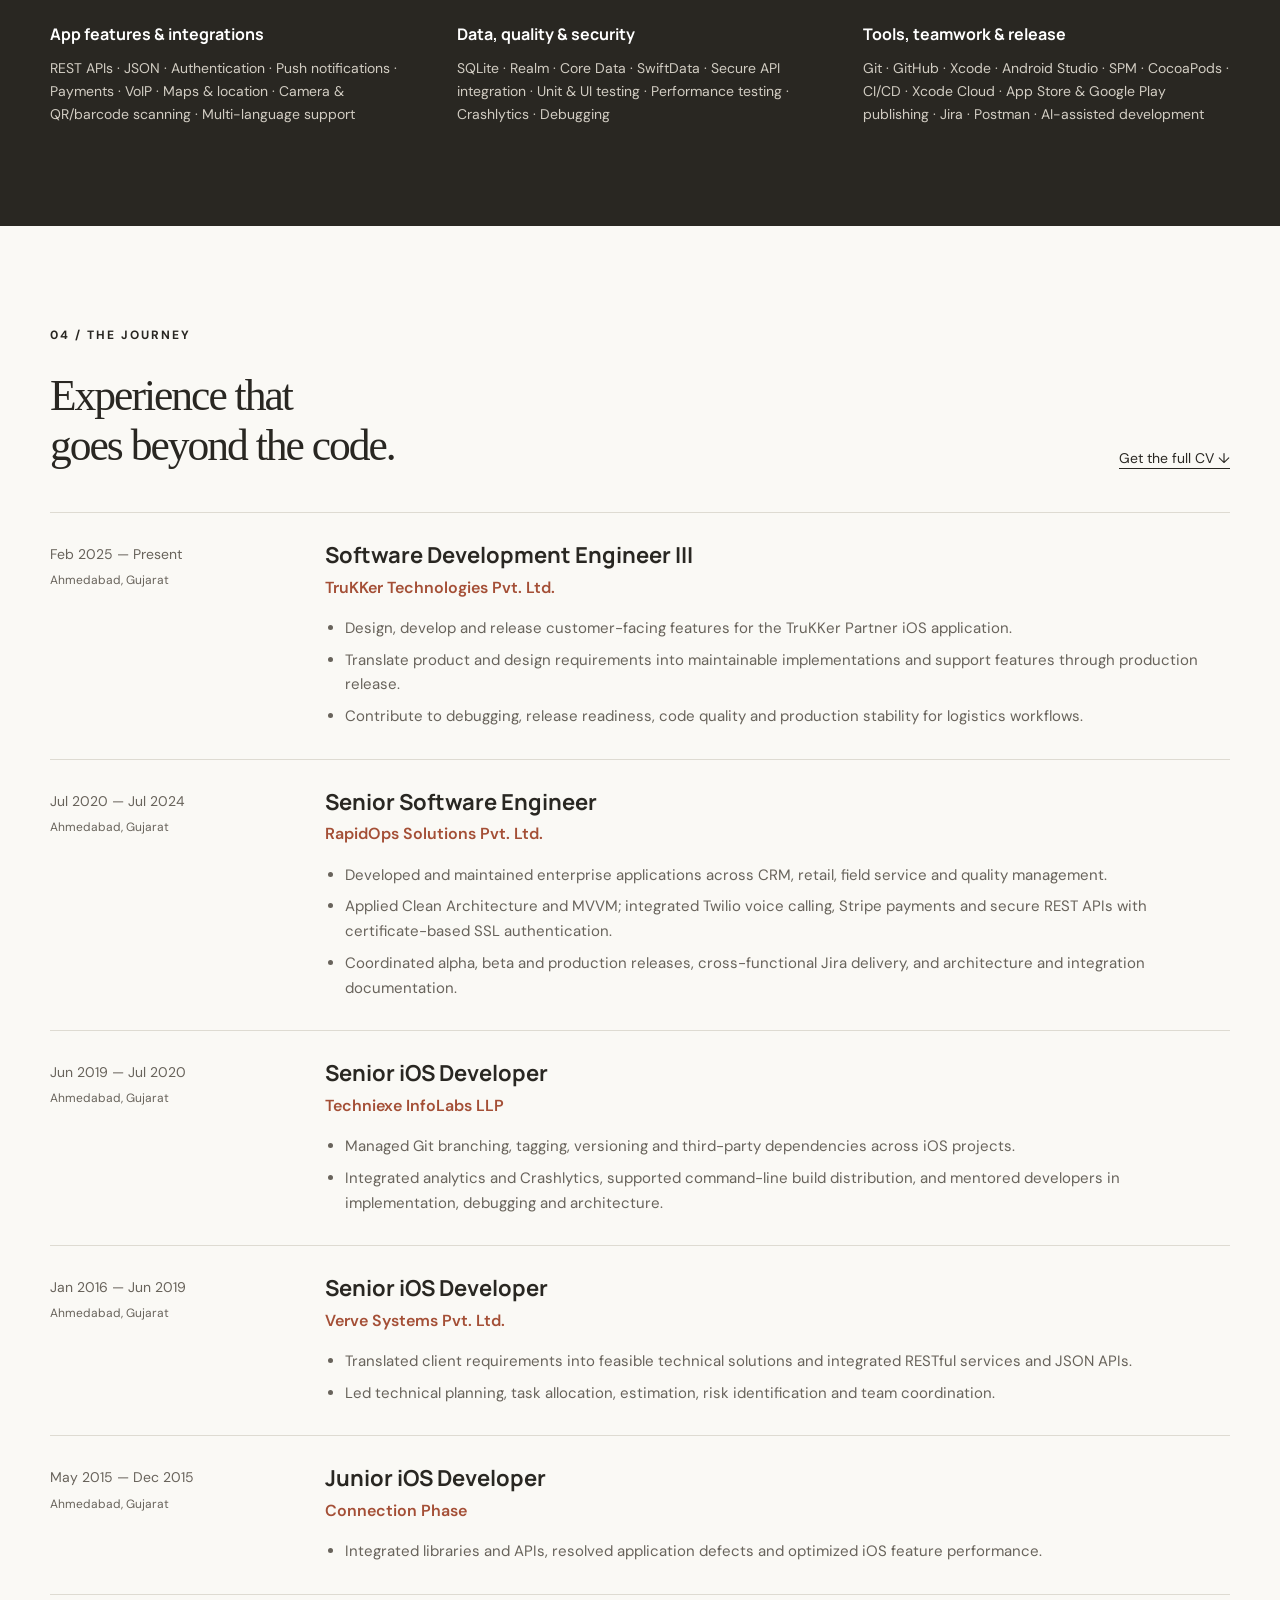
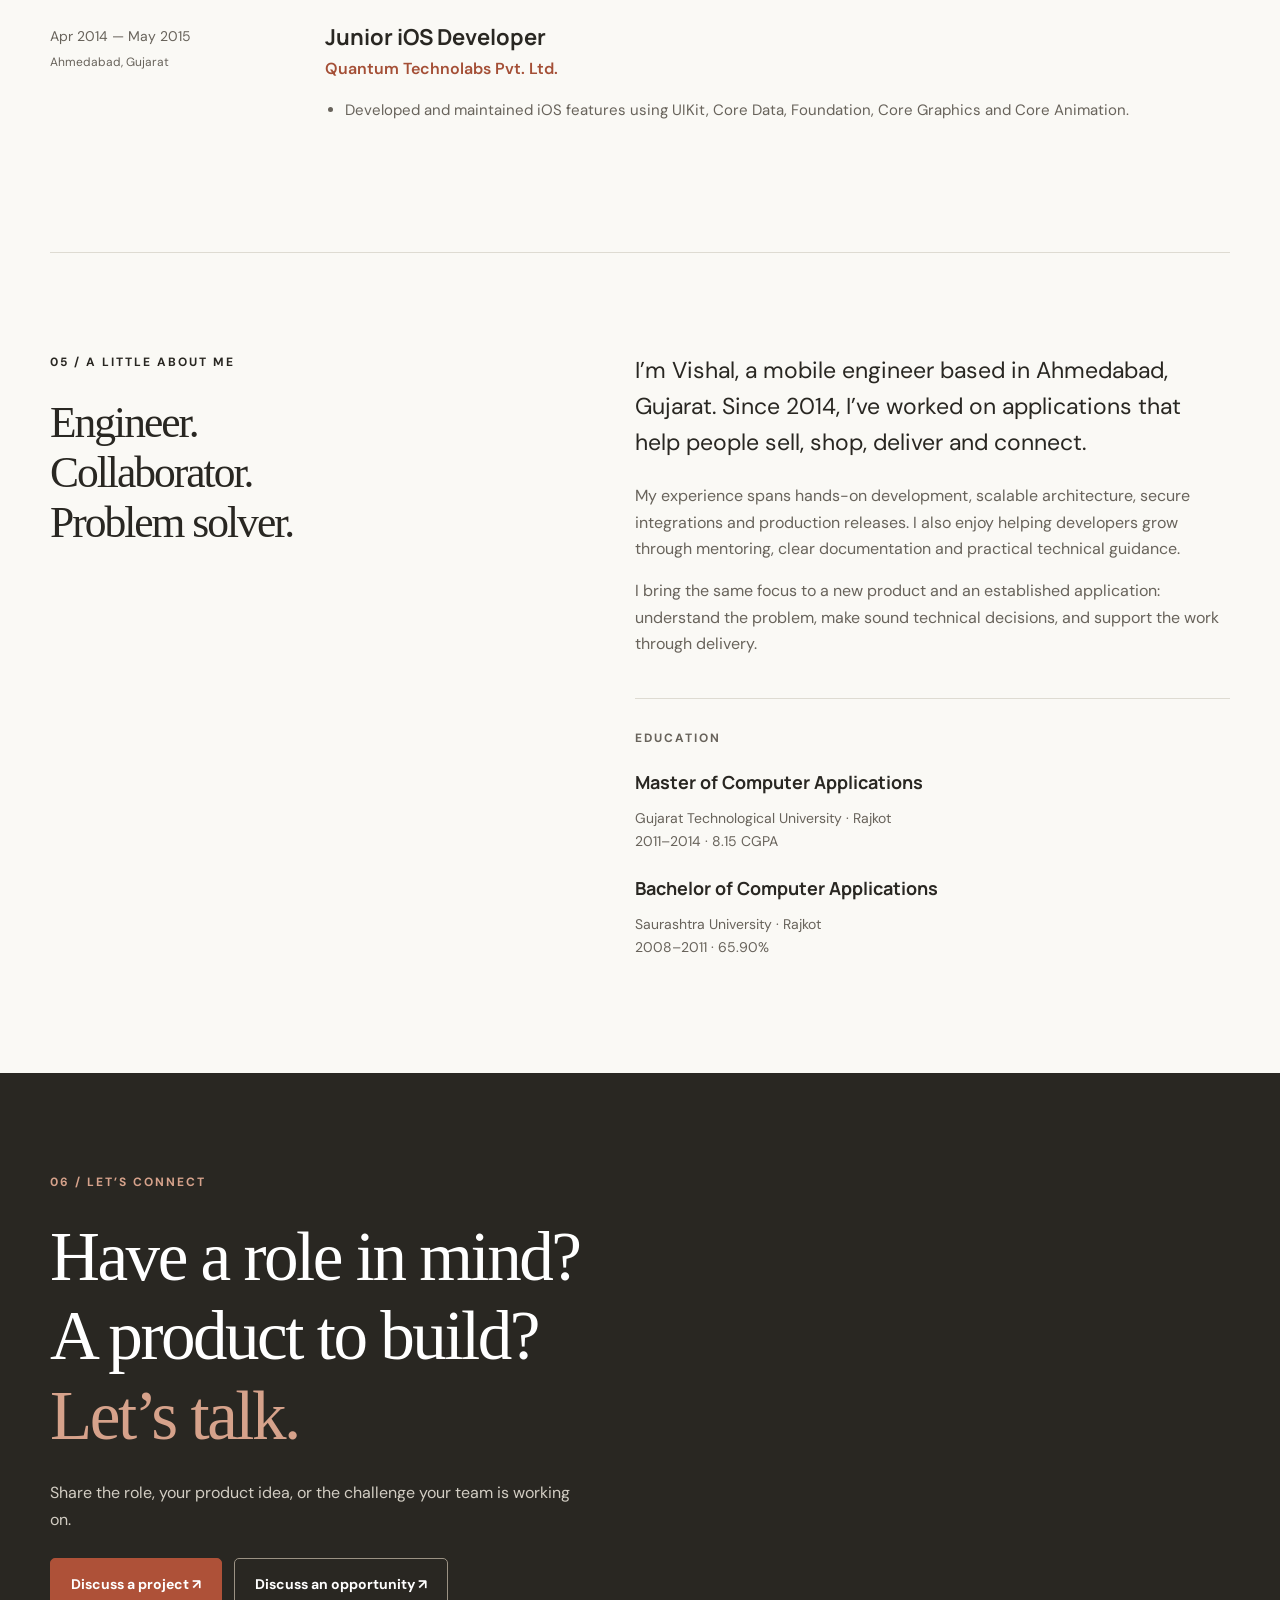
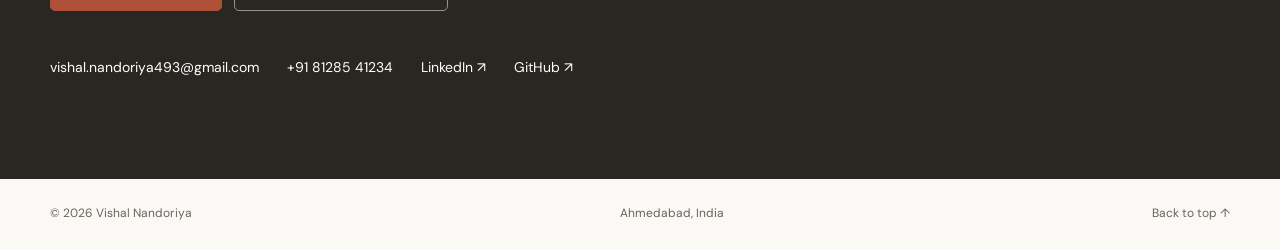
==== commit de61f2d8: "Remove publisher branding from Games section" ====
--- a/index.html
+++ b/index.html
@@ -18,8 +18,8 @@
 <section class="hero wrap" aria-labelledby="hero-title"><div class="hero-copy"><p class="eyebrow">VISHAL NANDORIYA · SENIOR MOBILE ENGINEER</p><h1 id="hero-title">Mobile engineering.<br><span>From idea to release.</span></h1><p class="intro">I build mobile products for iOS and Android using native technologies and Flutter. From architecture and integrations to testing and release, I turn product requirements into dependable applications.</p><div class="actions"><a class="button primary" href="#work">Explore my work <span aria-hidden="true">↘</span></a><a class="button outline" href="assets/Vishal_Nandoriya_CV.pdf" download>Download CV <span aria-hidden="true">↓</span></a></div><p class="hero-note">Based in Ahmedabad, India · iOS · Android · Flutter</p></div></section>
 <div class="stats wrap" aria-label="Career overview"><div><strong>12+</strong><span>Years in mobile engineering</span></div><div><strong>iOS · Android · Flutter</strong><span>Native & cross-platform expertise</span></div><div><strong>End to end</strong><span>Architecture through store release</span></div></div>
 <section class="section wrap" id="work"><div class="section-heading"><div><p class="eyebrow">01 / SELECTED WORK</p><h2>Real products.<br>Real-world complexity.</h2></div><p>Mobile experiences across logistics, CRM, retail and field operations. A selection of products I’ve contributed to throughout my career.</p></div><div class="project-grid" id="featured-projects"></div><div class="more-heading"><h3>More from my portfolio</h3><a href="portfolio.pdf" target="_blank" rel="noopener">View original portfolio PDF ↗</a></div><div class="other-projects" id="other-projects"></div><noscript><p>Explore all projects, features and technologies in my <a href="portfolio.pdf">portfolio PDF</a> and <a href="assets/Vishal_Nandoriya_CV.pdf">CV</a>.</p></noscript></section>
-<section class="games-section section wrap" id="games"><div class="section-heading"><div><p class="eyebrow">02 / GAMES BY CLUVEX TECH</p><h2>Small games.<br>Thoughtful challenges.</h2></div><p>Alongside enterprise mobile work, my portfolio includes four Android puzzle games published under Cluvex Tech.</p></div><div class="games-grid">
-<article class="game-card"><div class="game-label"><span>Number puzzles</span><span>01</span></div><h3>NumDrop: Brain Puzzle</h3><p>Drop numbers, reach the target and clear the board in a relaxing puzzle game.</p><a href="https://play.google.com/store/apps/details?id=com.cluvextech.numdrop" target="_blank" rel="noopener" aria-label="NumDrop: Brain Puzzle on Google Play">View on Google Play ↗</a></article><article class="game-card"><div class="game-label"><span>Grid & block puzzles</span><span>02</span></div><h3>Patchle: Grid Puzzle</h3><p>Fill the grid with patches across 1,000 block puzzles.</p><a href="https://play.google.com/store/apps/details?id=com.cluvextech.patchle" target="_blank" rel="noopener" aria-label="Patchle: Grid Puzzle on Google Play">View on Google Play ↗</a></article><article class="game-card"><div class="game-label"><span>Tile matching</span><span>03</span></div><h3>Mahjong card: Match puzzle</h3><p>Match card tiles and clear layered boards across 1,000 puzzle levels.</p><a href="https://play.google.com/store/apps/details?id=com.cluvextech.tilecard" target="_blank" rel="noopener" aria-label="Mahjong card: Match puzzle on Google Play">View on Google Play ↗</a></article><article class="game-card"><div class="game-label"><span>Size & logic puzzles</span><span>04</span></div><h3>Shrink & Grow: Brain Puzzle</h3><p>Grow, shrink and solve size-based puzzles on a mountain journey.</p><a href="https://play.google.com/store/apps/details?id=com.cluvextech.shrinkandgrow" target="_blank" rel="noopener" aria-label="Shrink & Grow: Brain Puzzle on Google Play">View on Google Play ↗</a></article></div><a class="text-link developer-link" href="https://play.google.com/store/apps/developer?id=Cluvex+Tech" target="_blank" rel="noopener">Explore Cluvex Tech on Google Play ↗</a></section>
+<section class="games-section section wrap" id="games"><div class="section-heading"><div><p class="eyebrow">Games</p><h2>Small games.<br>Thoughtful challenges.</h2></div><p>Alongside enterprise mobile work, my portfolio includes four Android puzzle games.</p></div><div class="games-grid">
+<article class="game-card"><div class="game-label"><span>Number puzzles</span><span>01</span></div><h3>NumDrop: Brain Puzzle</h3><p>Drop numbers, reach the target and clear the board in a relaxing puzzle game.</p><a href="https://play.google.com/store/apps/details?id=com.cluvextech.numdrop" target="_blank" rel="noopener" aria-label="NumDrop: Brain Puzzle on Google Play">View on Google Play ↗</a></article><article class="game-card"><div class="game-label"><span>Grid & block puzzles</span><span>02</span></div><h3>Patchle: Grid Puzzle</h3><p>Fill the grid with patches across 1,000 block puzzles.</p><a href="https://play.google.com/store/apps/details?id=com.cluvextech.patchle" target="_blank" rel="noopener" aria-label="Patchle: Grid Puzzle on Google Play">View on Google Play ↗</a></article><article class="game-card"><div class="game-label"><span>Tile matching</span><span>03</span></div><h3>Mahjong card: Match puzzle</h3><p>Match card tiles and clear layered boards across 1,000 puzzle levels.</p><a href="https://play.google.com/store/apps/details?id=com.cluvextech.tilecard" target="_blank" rel="noopener" aria-label="Mahjong card: Match puzzle on Google Play">View on Google Play ↗</a></article><article class="game-card"><div class="game-label"><span>Size & logic puzzles</span><span>04</span></div><h3>Shrink & Grow: Brain Puzzle</h3><p>Grow, shrink and solve size-based puzzles on a mountain journey.</p><a href="https://play.google.com/store/apps/details?id=com.cluvextech.shrinkandgrow" target="_blank" rel="noopener" aria-label="Shrink & Grow: Brain Puzzle on Google Play">View on Google Play ↗</a></article></div></section>
 <section class="expertise-section" id="expertise"><div class="wrap section"><div class="section-heading"><div><p class="eyebrow">03 / HOW I CAN HELP</p><h2>A strong foundation.<br>A clear path to launch.</h2></div><p>For teams hiring an experienced engineer and clients building their next mobile product.</p></div><div class="services"><article><span class="service-number">01</span><h3>Build your mobile product</h3><p>Mobile applications for iOS and Android, including native iOS with Swift and SwiftUI and cross-platform development with Flutter. From requirements and architecture to integrated, release-ready features.</p></article><article><span class="service-number">02</span><h3>Improve an existing app</h3><p>Debug difficult issues, improve maintainability, and integrate payments, VoIP, maps and secure APIs into your application.</p></article><article><span class="service-number">03</span><h3>Guide delivery & your team</h3><p>Technical planning, estimation, code quality, developer mentoring and release coordination across product, design and engineering.</p></article></div><div class="engineering-notes"><article><p class="eyebrow">AI-ASSISTED DEVELOPMENT</p><h3>Modern tools. Engineering judgment.</h3><p>AI-assisted development is part of my toolkit. My approach keeps architecture decisions, code review and testing at the center, so the focus stays on maintainable software and reliable delivery.</p></article><article><p class="eyebrow">BEYOND IMPLEMENTATION</p><h3>Thinking through the whole product.</h3><p>I connect requirements, architecture, API integrations and release planning. Clear documentation, production debugging and team collaboration help carry a feature from an idea into a working mobile experience.</p></article></div><div class="toolkit"><h3>The technical toolkit</h3><div class="skills-grid"><div><h4>iOS & Apple platforms</h4><p>Swift · SwiftUI · UIKit · Objective-C · Cocoa Touch · Auto Layout · Combine · Swift Concurrency · async/await · Apple frameworks</p></div><div><h4>Android & Flutter</h4><p>Android apps · Flutter · Dart · Cross-platform UI · Native platform integration · Flutter platform channels · Android Studio · iOS & Android delivery</p></div><div><h4>Mobile architecture</h4><p>Clean Architecture · MVVM · MVC · Modular design · SOLID · Dependency injection · State management · Reusable components</p></div><div><h4>App features & integrations</h4><p>REST APIs · JSON · Authentication · Push notifications · Payments · VoIP · Maps & location · Camera & QR/barcode scanning · Multi-language support</p></div><div><h4>Data, quality & security</h4><p>SQLite · Realm · Core Data · SwiftData · Secure API integration · Unit & UI testing · Performance testing · Crashlytics · Debugging</p></div><div><h4>Tools, teamwork & release</h4><p>Git · GitHub · Xcode · Android Studio · SPM · CocoaPods · CI/CD · Xcode Cloud · App Store & Google Play publishing · Jira · Postman · AI-assisted development</p></div></div></div></div></section>
 <section class="section wrap" id="experience"><div class="section-heading"><div><p class="eyebrow">04 / THE JOURNEY</p><h2>Experience that<br>goes beyond the code.</h2></div><a class="text-link" href="assets/Vishal_Nandoriya_CV.pdf" download>Get the full CV ↓</a></div><div id="timeline" class="timeline"></div></section>
 <section class="about-section section wrap" id="about"><div><p class="eyebrow">05 / A LITTLE ABOUT ME</p><h2>Engineer.<br>Collaborator.<br>Problem solver.</h2></div><div class="about-copy"><p class="large-copy">I’m Vishal, a mobile engineer based in Ahmedabad, Gujarat. Since 2014, I’ve worked on applications that help people sell, shop, deliver and connect.</p><p>My experience spans hands-on development, scalable architecture, secure integrations and production releases. I also enjoy helping developers grow through mentoring, clear documentation and practical technical guidance.</p><p>I bring the same focus to a new product and an established application: understand the problem, make sound technical decisions, and support the work through delivery.</p><div class="education"><p class="eyebrow">EDUCATION</p><h3>Master of Computer Applications</h3><p>Gujarat Technological University · Rajkot<br>2011–2014 · 8.15 CGPA</p><h3>Bachelor of Computer Applications</h3><p>Saurashtra University · Rajkot<br>2008–2011 · 65.90%</p></div></div></section>
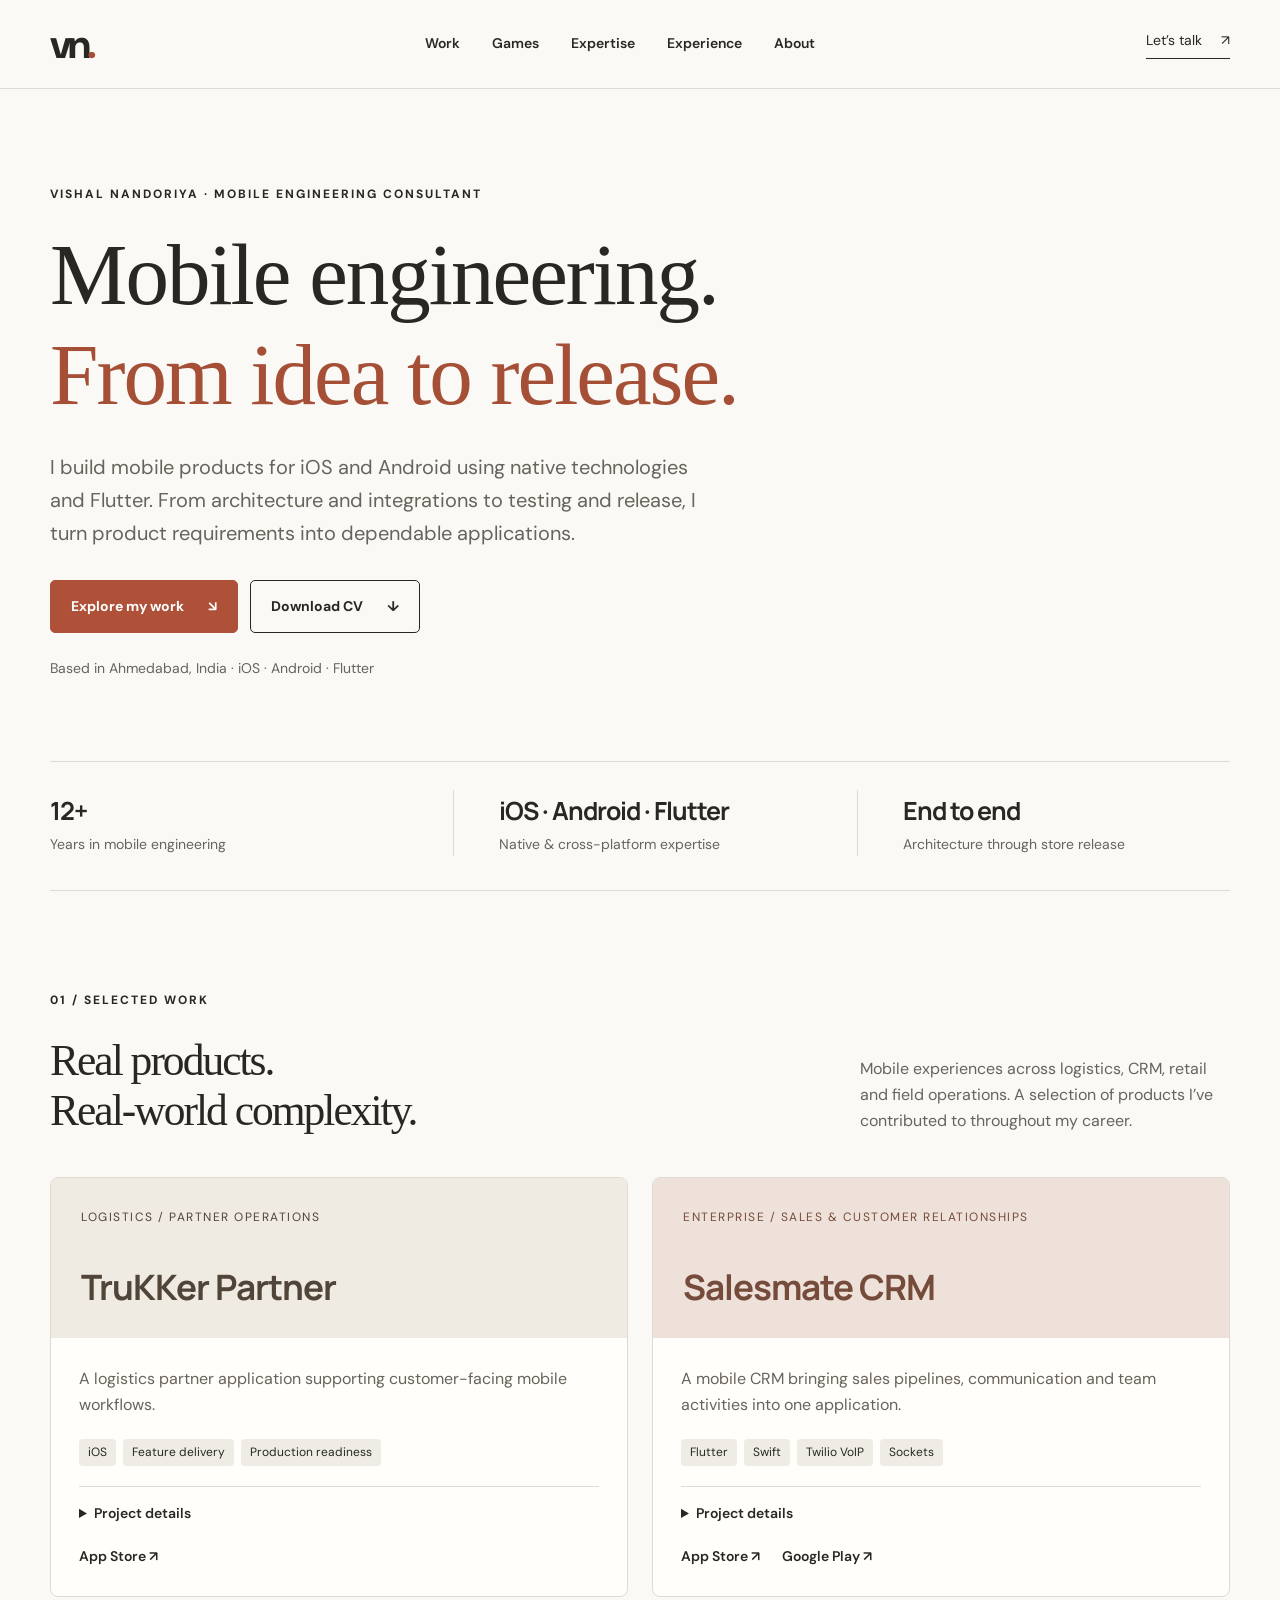
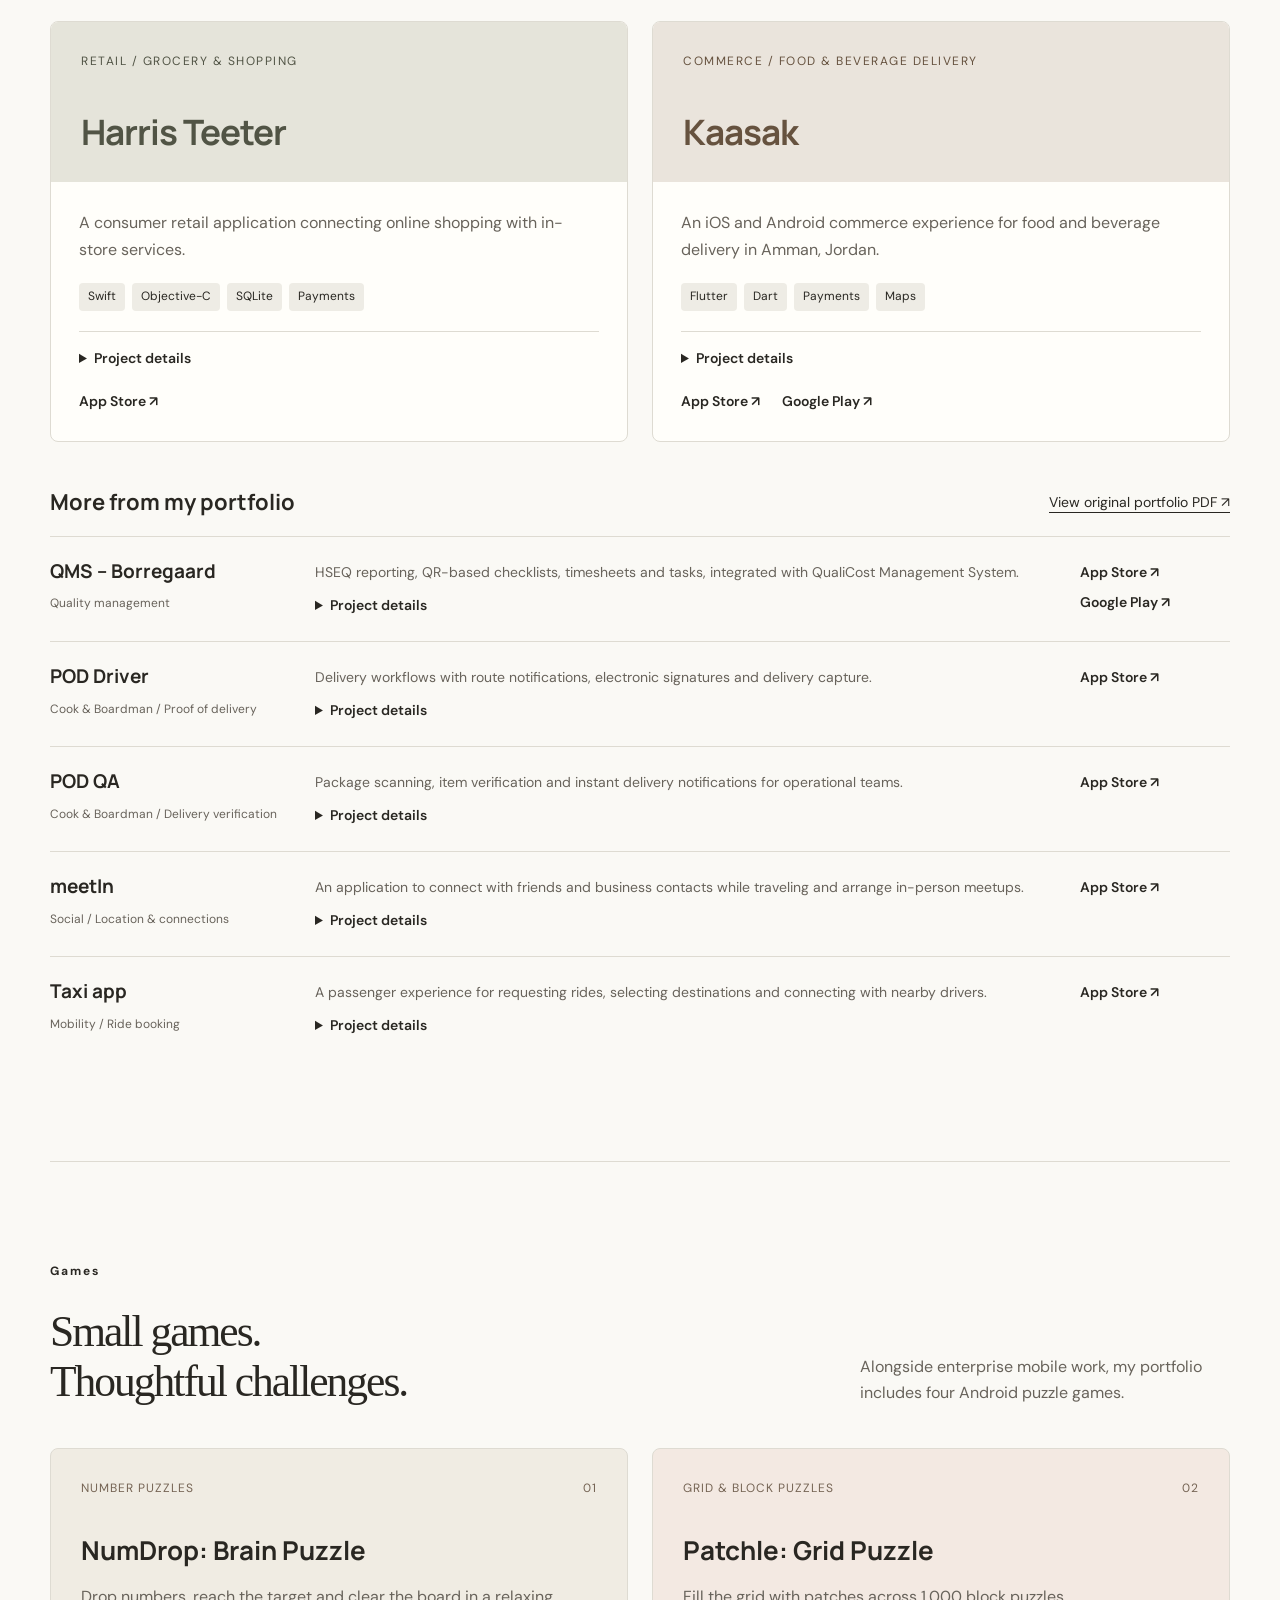
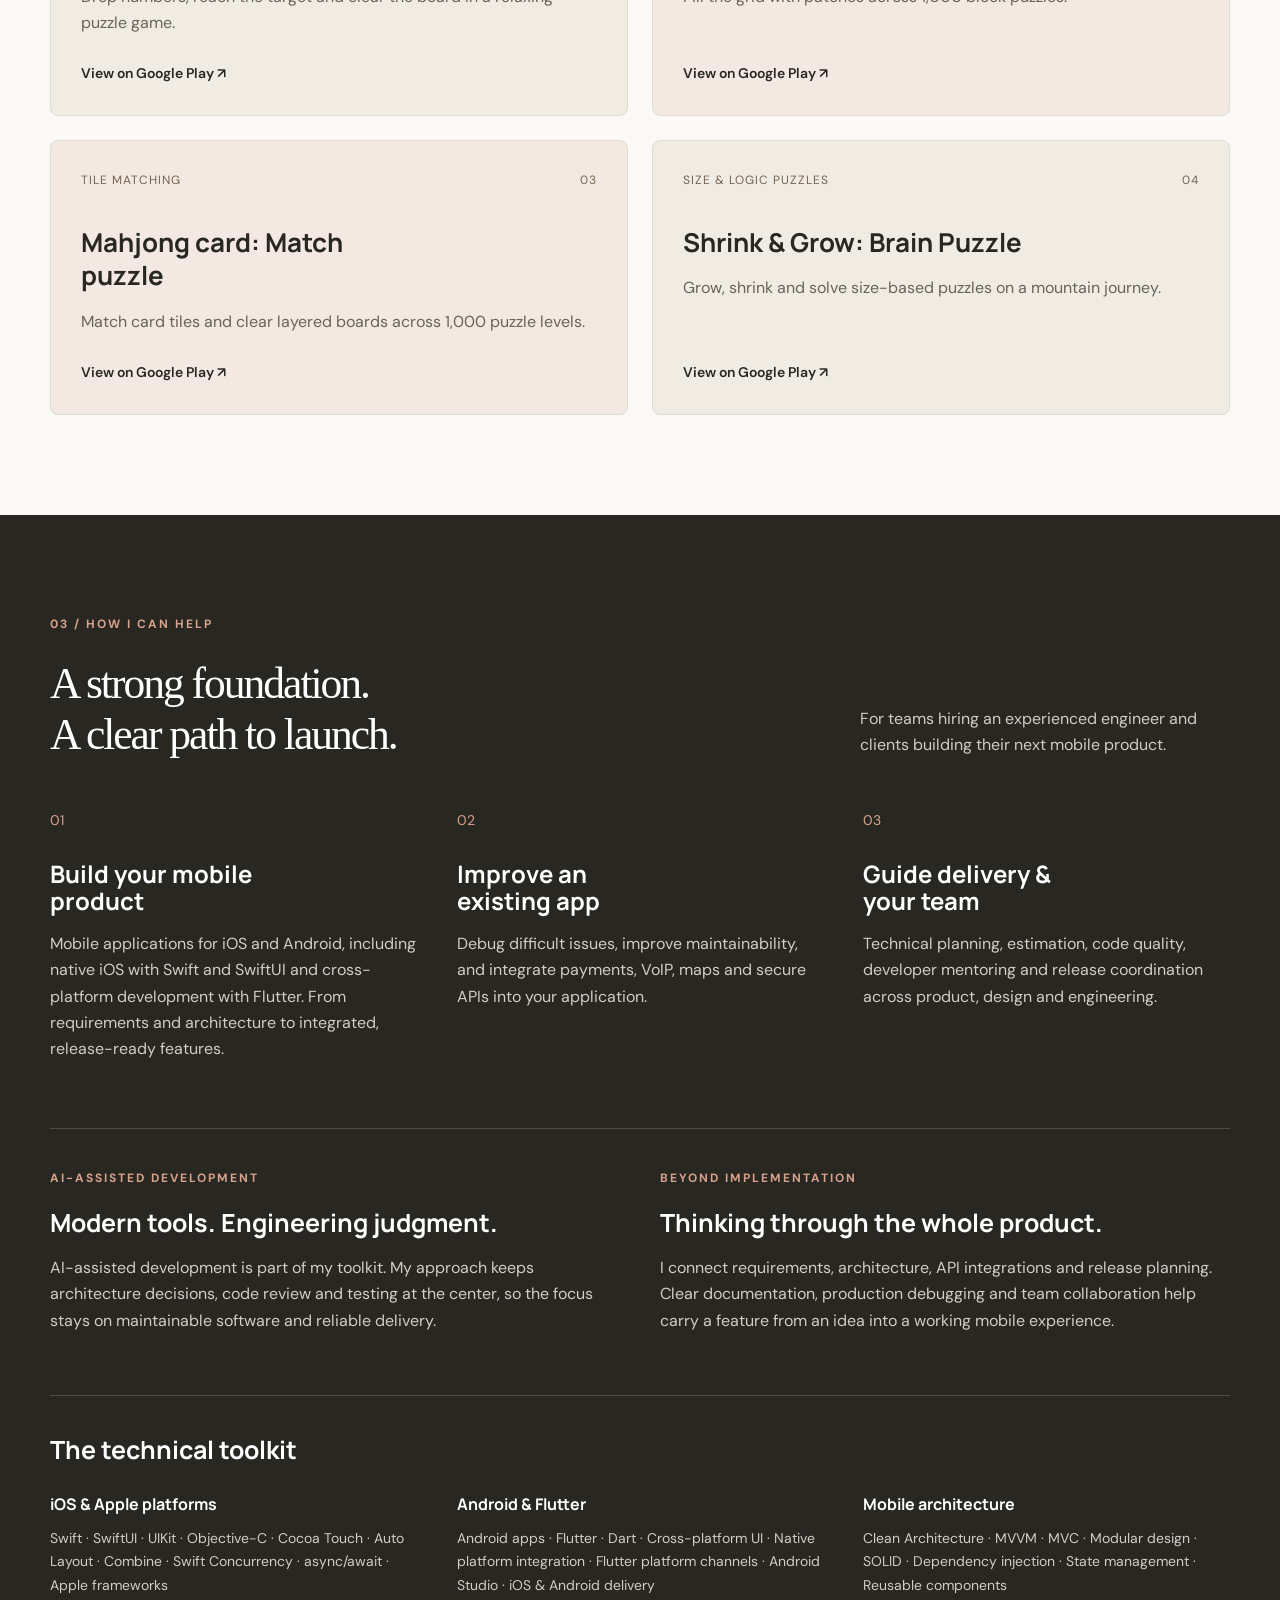
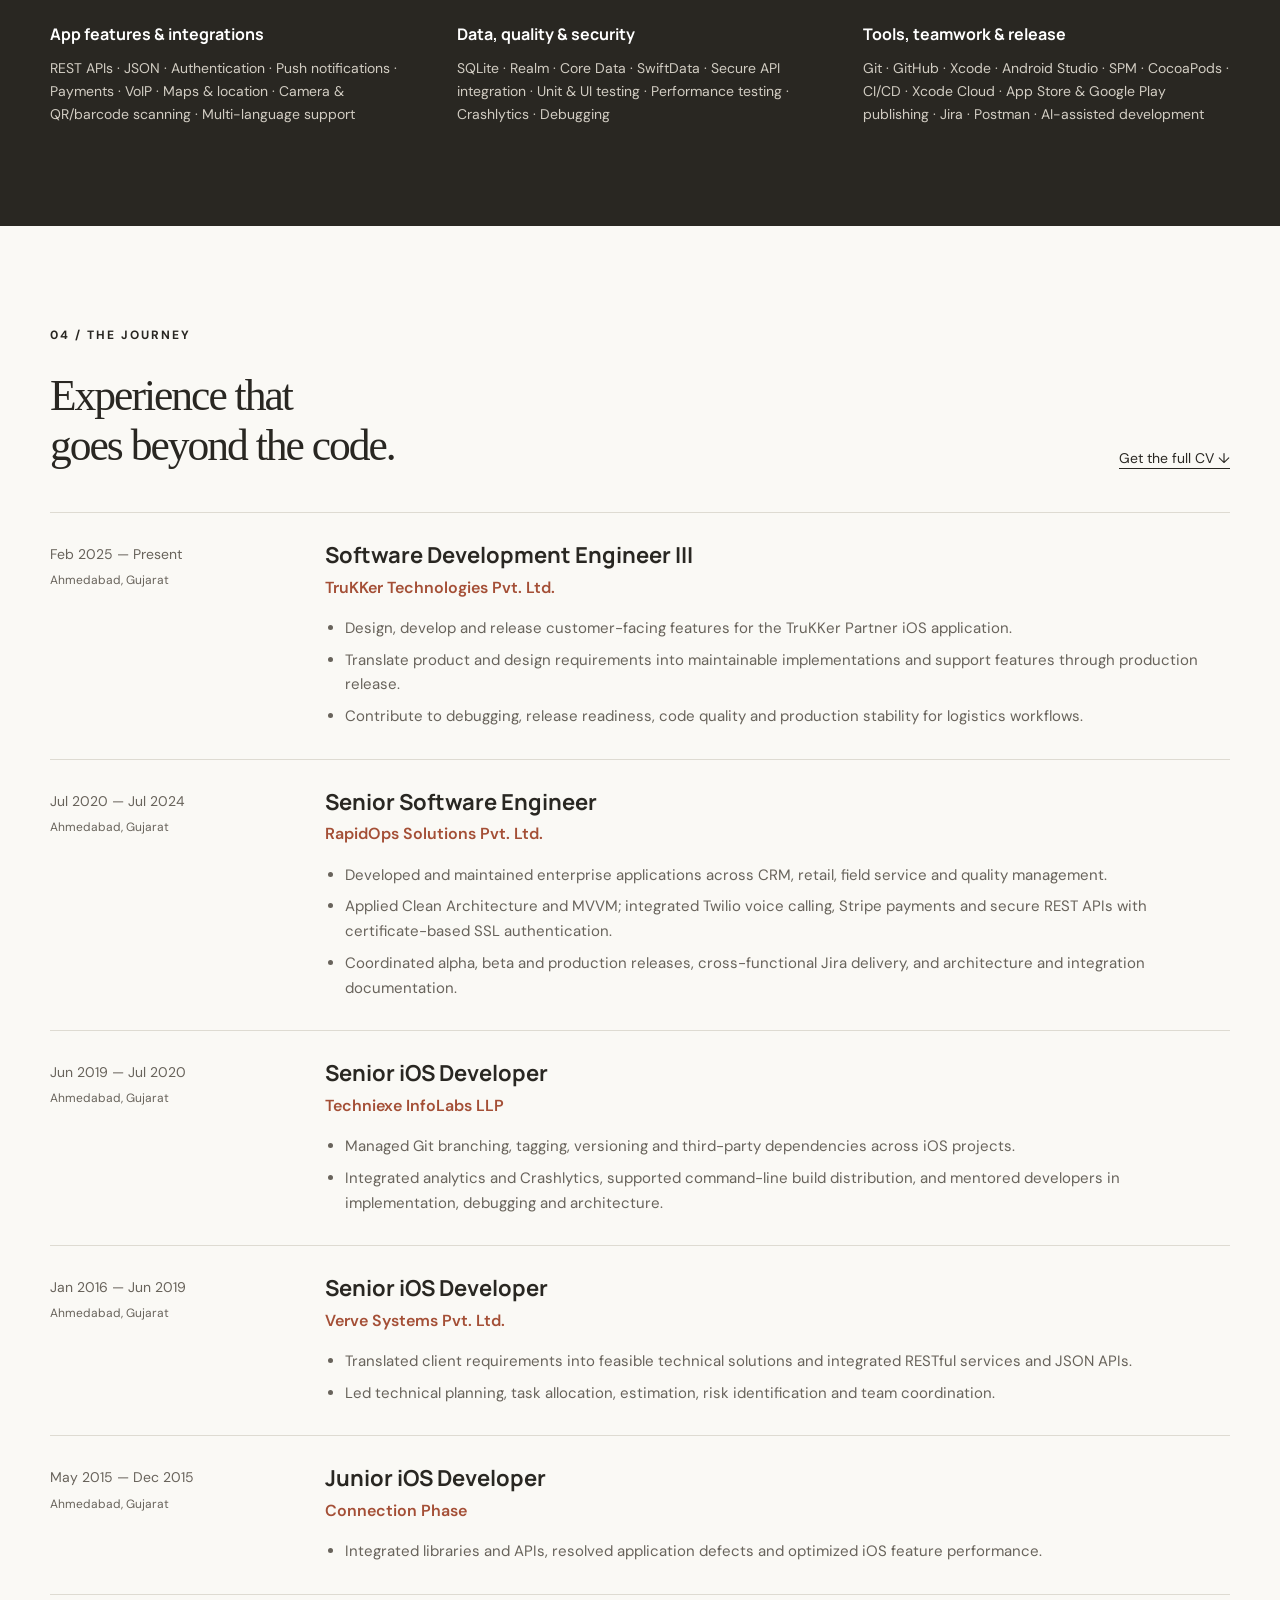
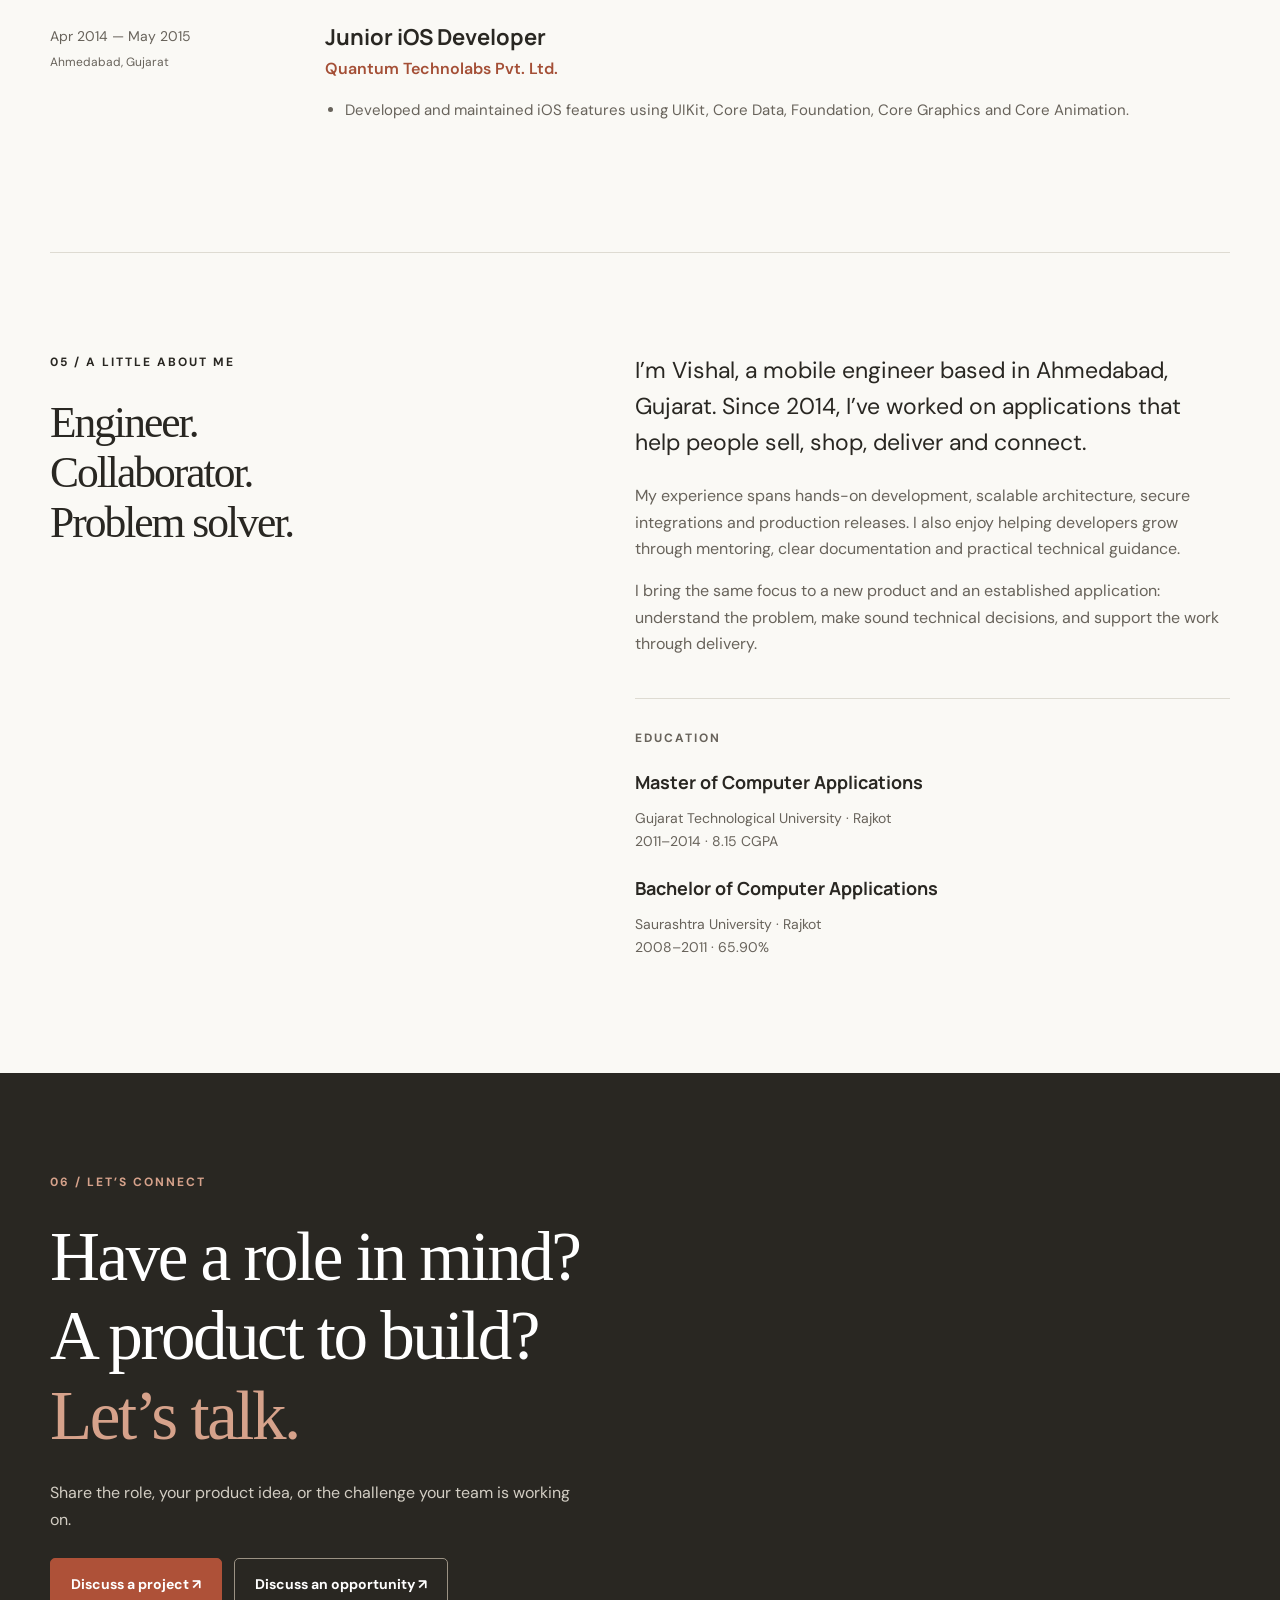
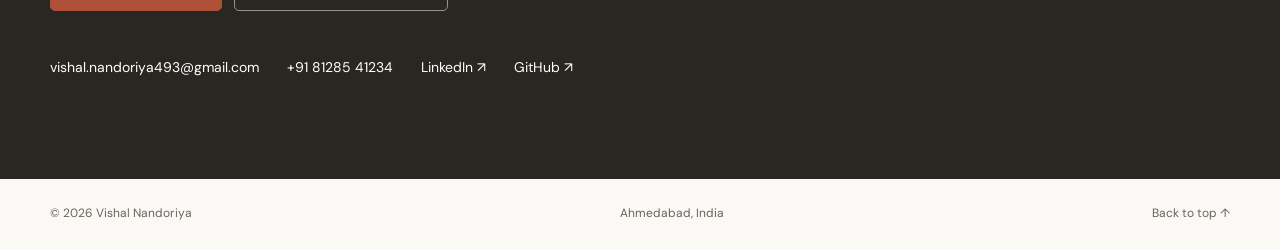
==== commit b87bc474: "Position portfolio as mobile engineering consultant" ====
--- a/index.html
+++ b/index.html
@@ -2,11 +2,11 @@
 <html lang="en">
 <head>
   <meta charset="utf-8"><meta name="viewport" content="width=device-width, initial-scale=1">
-  <title>Vishal Nandoriya — Senior Mobile Engineer | iOS, Android & Flutter</title>
-  <meta name="description" content="Vishal Nandoriya, Senior Mobile Engineer in Ahmedabad. 12+ years building mobile products across logistics, CRM, retail and field service. Explore projects, experience and mobile development services.">
+  <title>Vishal Nandoriya — Mobile Engineering Consultant | iOS, Android & Flutter</title>
+  <meta name="description" content="Vishal Nandoriya, Mobile Engineering Consultant in Ahmedabad. 12+ years building mobile products across logistics, CRM, retail and field service. Explore projects, experience and mobile development services.">
   <meta name="theme-color" content="#292722">
-  <meta property="og:title" content="Vishal Nandoriya — Mobile engineering, from idea to release">
-  <meta property="og:description" content="Senior Mobile Engineer. 12+ years of mobile experience. iOS, Android and Flutter. Explore my work and get in touch.">
+  <meta property="og:title" content="Vishal Nandoriya — Mobile Engineering Consultant">
+  <meta property="og:description" content="12+ years of mobile engineering experience. iOS, Android and Flutter. Explore my work and get in touch.">
   <meta property="og:type" content="website"><link rel="canonical" href="https://vishalnandoriya.github.io/">
   <link rel="icon" href="data:image/svg+xml,%3Csvg xmlns='http://www.w3.org/2000/svg' viewBox='0 0 64 64'%3E%3Crect width='64' height='64' rx='16' fill='%23292722'/%3E%3Ctext x='32' y='42' text-anchor='middle' font-family='Arial' font-weight='bold' font-size='28' fill='%23d6a28b'%3EVN%3C/text%3E%3C/svg%3E">
   <link rel="stylesheet" href="style.css?v=0914455">
@@ -15,7 +15,7 @@
 <a class="skip" href="#main">Skip to content</a>
 <header><div class="nav wrap"><a class="brand" href="#" aria-label="Vishal Nandoriya home">vn<span>.</span></a><nav aria-label="Main navigation"><a href="#work">Work</a><a href="#games">Games</a><a href="#expertise">Expertise</a><a href="#experience">Experience</a><a href="#about">About</a></nav><a class="nav-contact" href="#contact">Let’s talk <span aria-hidden="true">↗</span></a></div></header>
 <main id="main">
-<section class="hero wrap" aria-labelledby="hero-title"><div class="hero-copy"><p class="eyebrow">VISHAL NANDORIYA · SENIOR MOBILE ENGINEER</p><h1 id="hero-title">Mobile engineering.<br><span>From idea to release.</span></h1><p class="intro">I build mobile products for iOS and Android using native technologies and Flutter. From architecture and integrations to testing and release, I turn product requirements into dependable applications.</p><div class="actions"><a class="button primary" href="#work">Explore my work <span aria-hidden="true">↘</span></a><a class="button outline" href="assets/Vishal_Nandoriya_CV.pdf" download>Download CV <span aria-hidden="true">↓</span></a></div><p class="hero-note">Based in Ahmedabad, India · iOS · Android · Flutter</p></div></section>
+<section class="hero wrap" aria-labelledby="hero-title"><div class="hero-copy"><p class="eyebrow">VISHAL NANDORIYA · MOBILE ENGINEERING CONSULTANT</p><h1 id="hero-title">Mobile engineering.<br><span>From idea to release.</span></h1><p class="intro">I build mobile products for iOS and Android using native technologies and Flutter. From architecture and integrations to testing and release, I turn product requirements into dependable applications.</p><div class="actions"><a class="button primary" href="#work">Explore my work <span aria-hidden="true">↘</span></a><a class="button outline" href="assets/Vishal_Nandoriya_CV.pdf" download>Download CV <span aria-hidden="true">↓</span></a></div><p class="hero-note">Based in Ahmedabad, India · iOS · Android · Flutter</p></div></section>
 <div class="stats wrap" aria-label="Career overview"><div><strong>12+</strong><span>Years in mobile engineering</span></div><div><strong>iOS · Android · Flutter</strong><span>Native & cross-platform expertise</span></div><div><strong>End to end</strong><span>Architecture through store release</span></div></div>
 <section class="section wrap" id="work"><div class="section-heading"><div><p class="eyebrow">01 / SELECTED WORK</p><h2>Real products.<br>Real-world complexity.</h2></div><p>Mobile experiences across logistics, CRM, retail and field operations. A selection of products I’ve contributed to throughout my career.</p></div><div class="project-grid" id="featured-projects"></div><div class="more-heading"><h3>More from my portfolio</h3><a href="portfolio.pdf" target="_blank" rel="noopener">View original portfolio PDF ↗</a></div><div class="other-projects" id="other-projects"></div><noscript><p>Explore all projects, features and technologies in my <a href="portfolio.pdf">portfolio PDF</a> and <a href="assets/Vishal_Nandoriya_CV.pdf">CV</a>.</p></noscript></section>
 <section class="games-section section wrap" id="games"><div class="section-heading"><div><p class="eyebrow">Games</p><h2>Small games.<br>Thoughtful challenges.</h2></div><p>Alongside enterprise mobile work, my portfolio includes four Android puzzle games.</p></div><div class="games-grid">
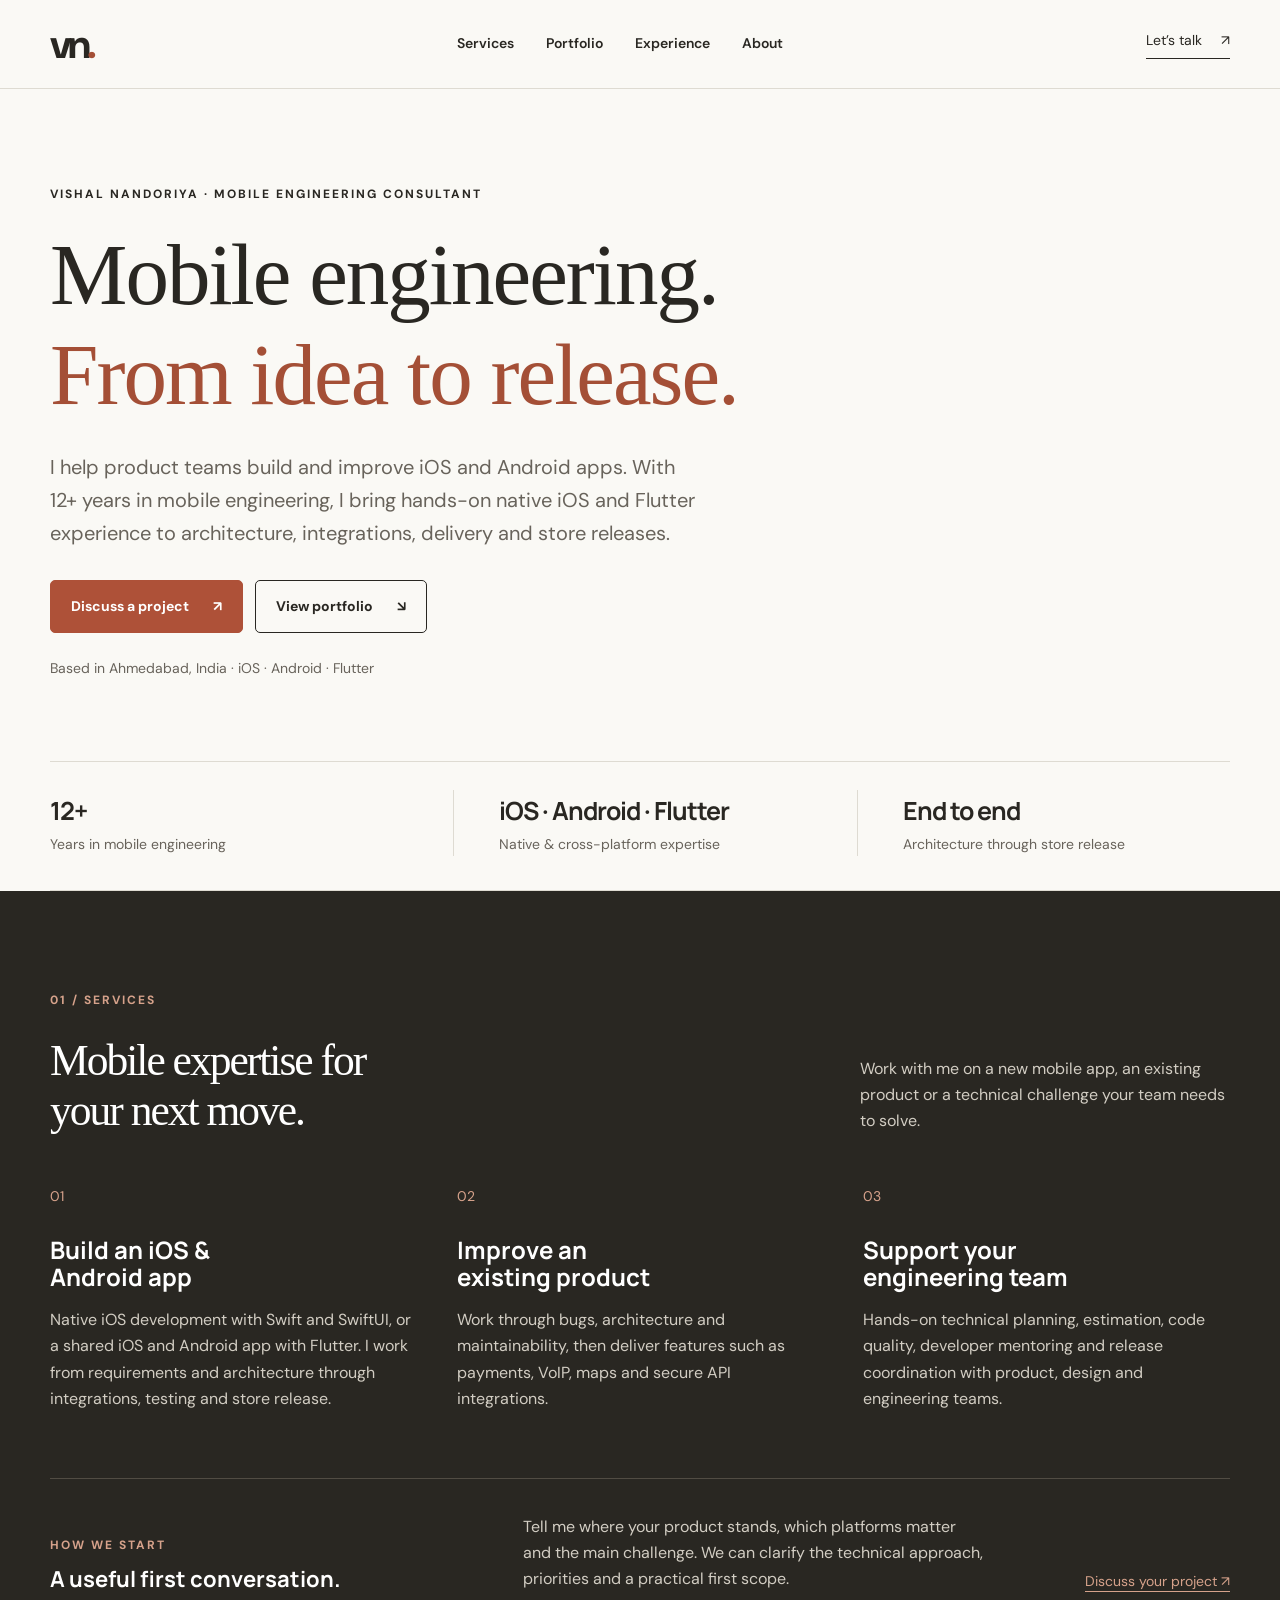
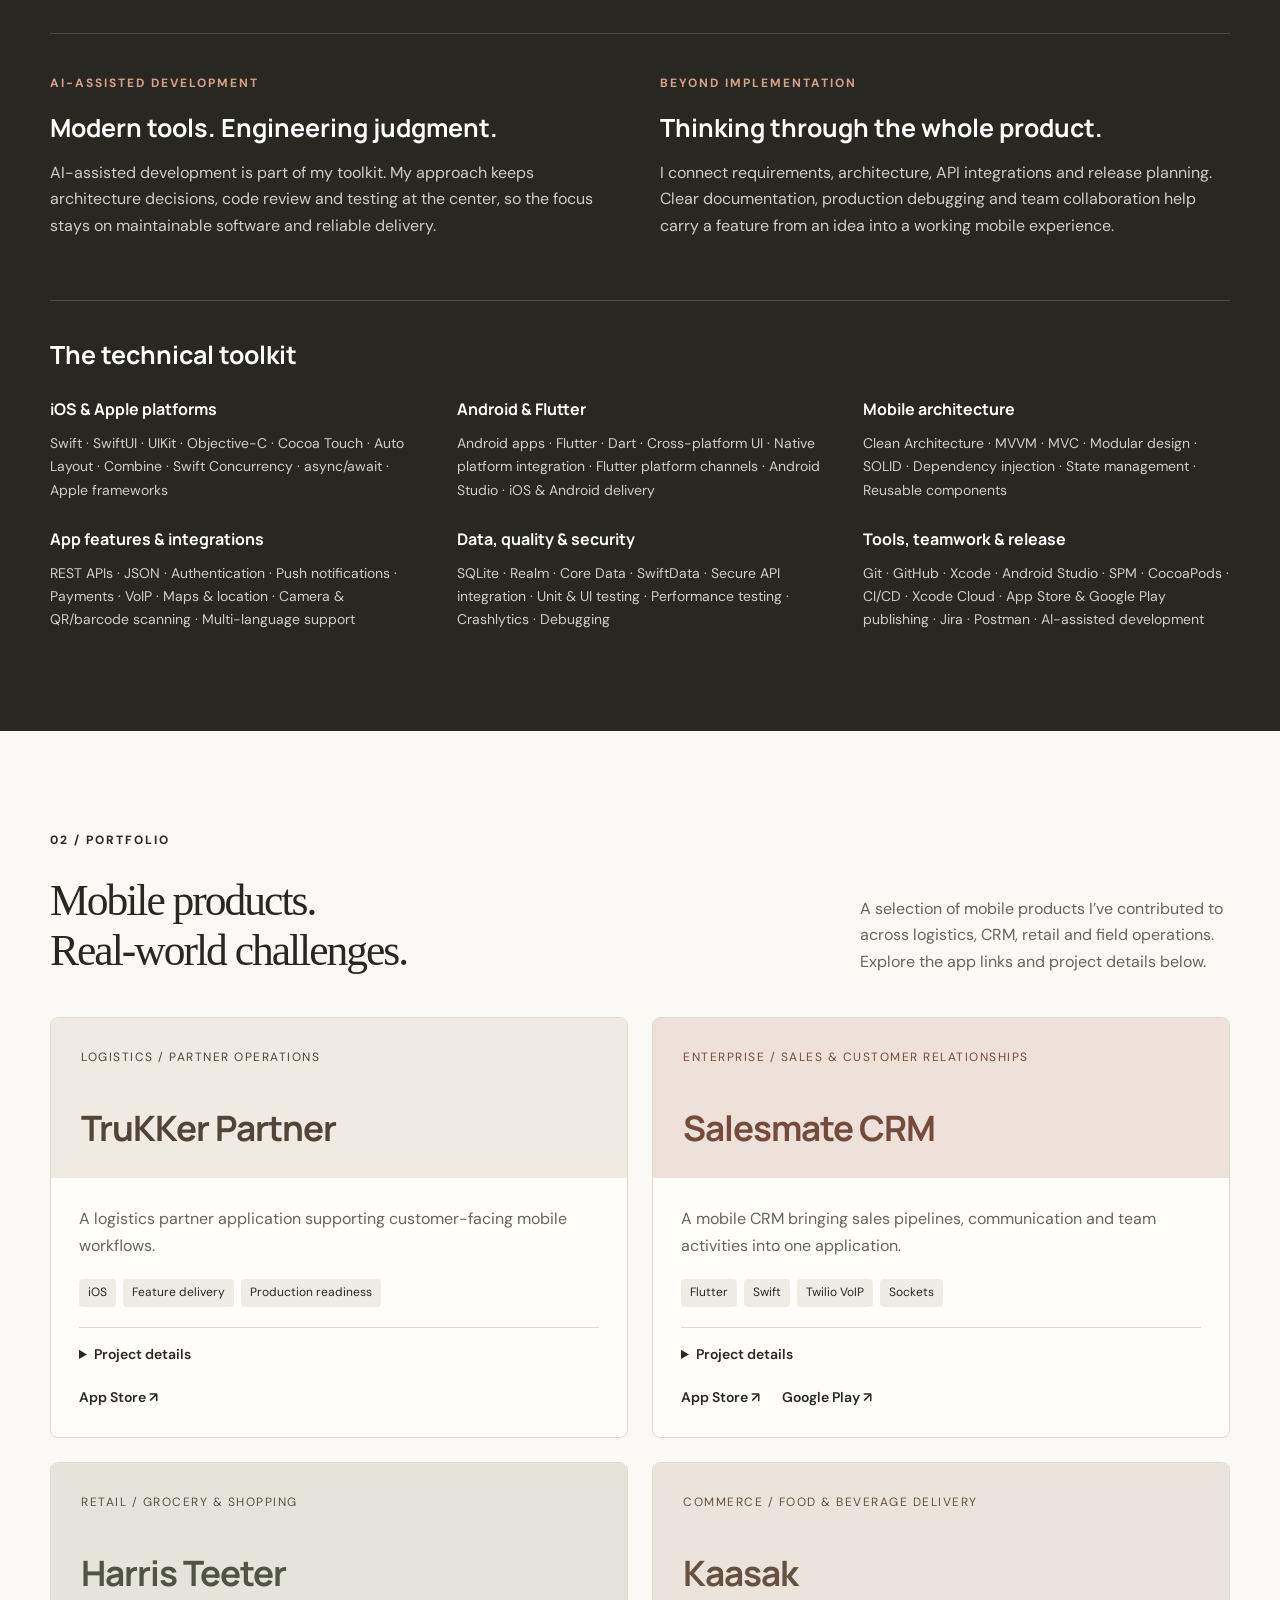
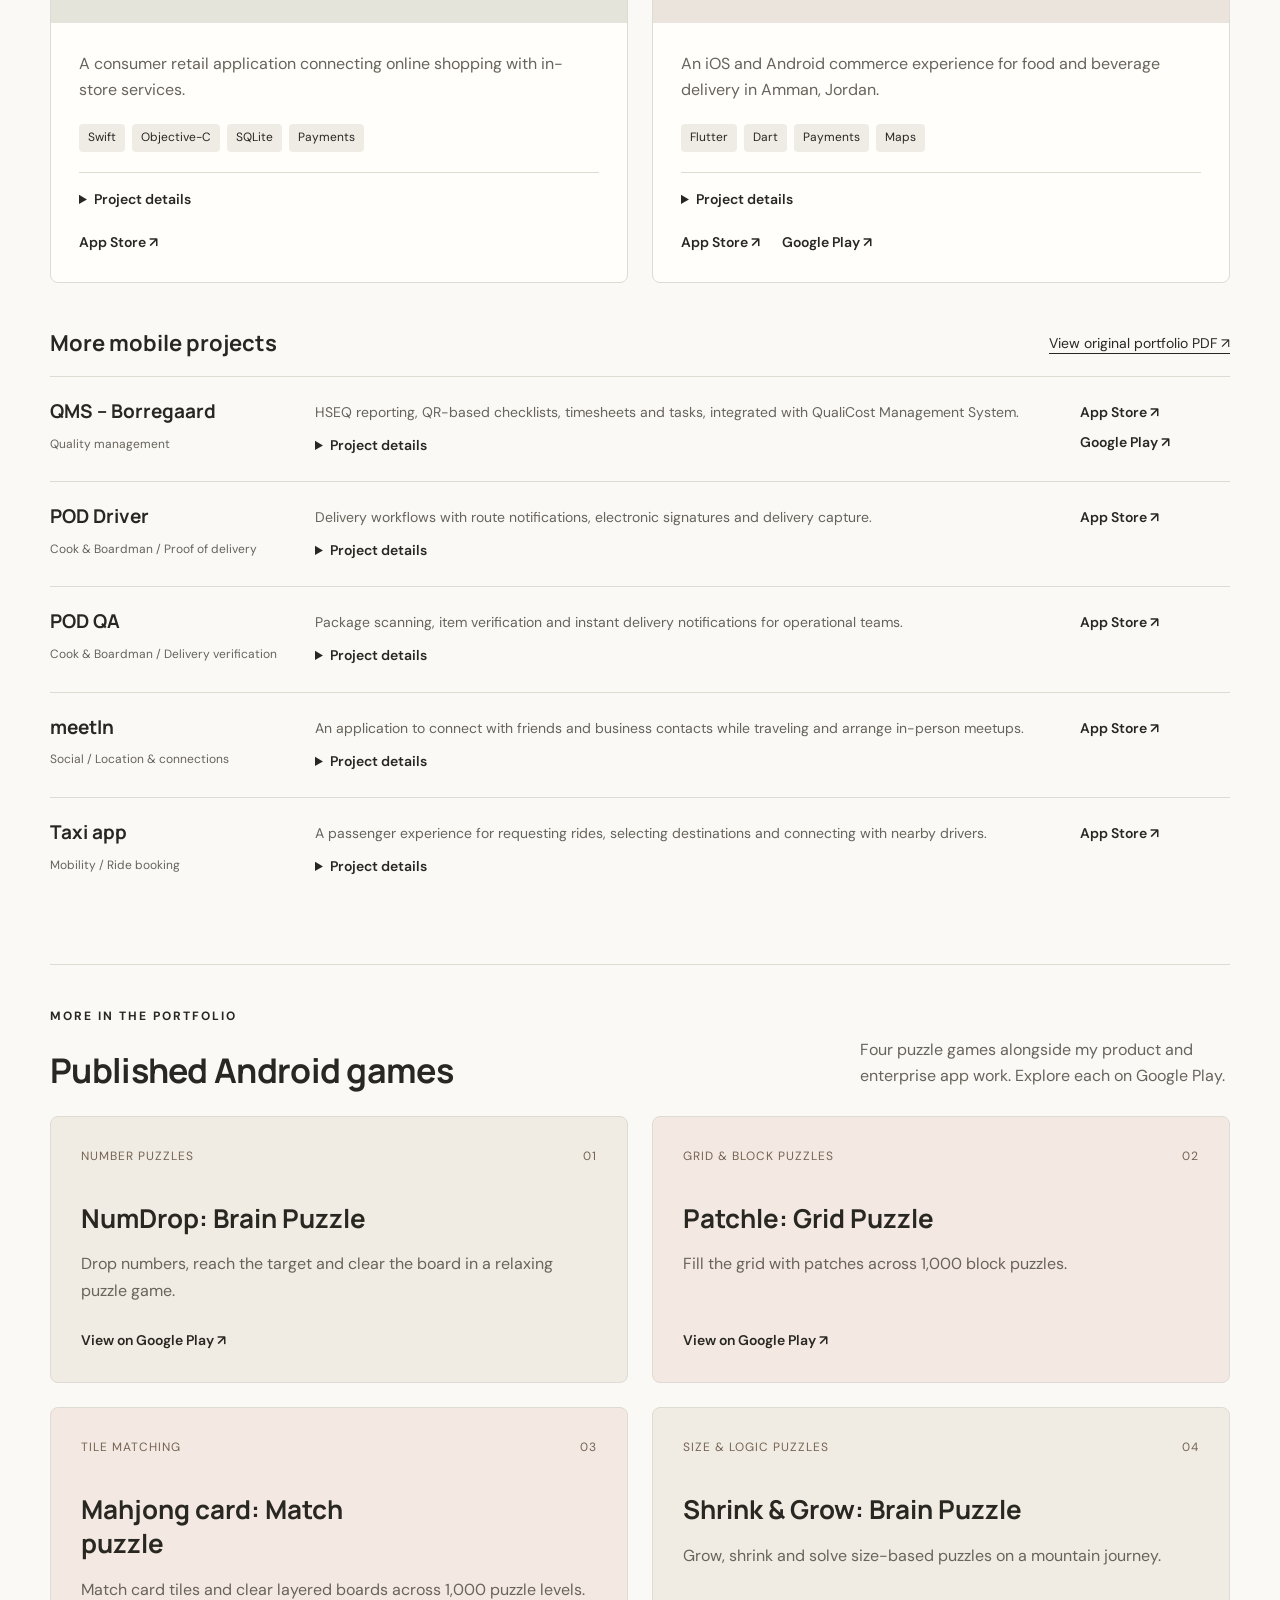
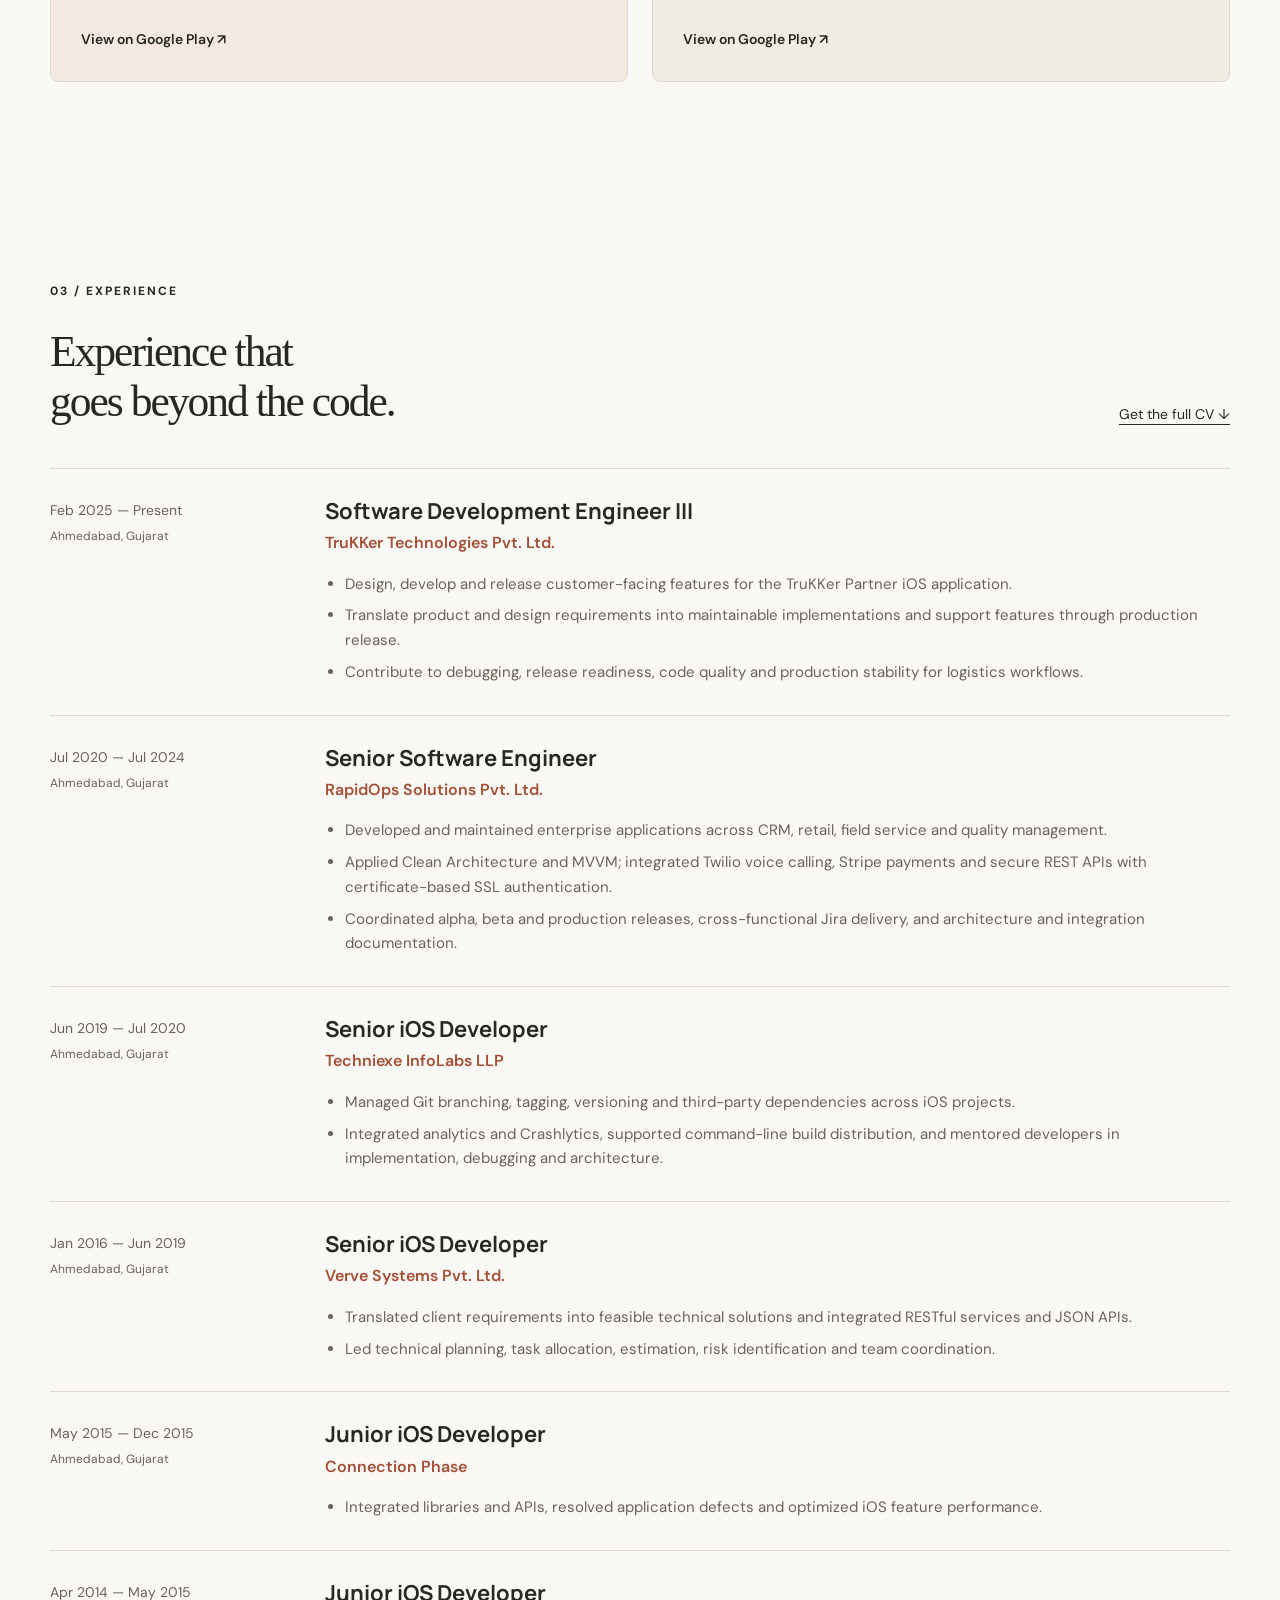
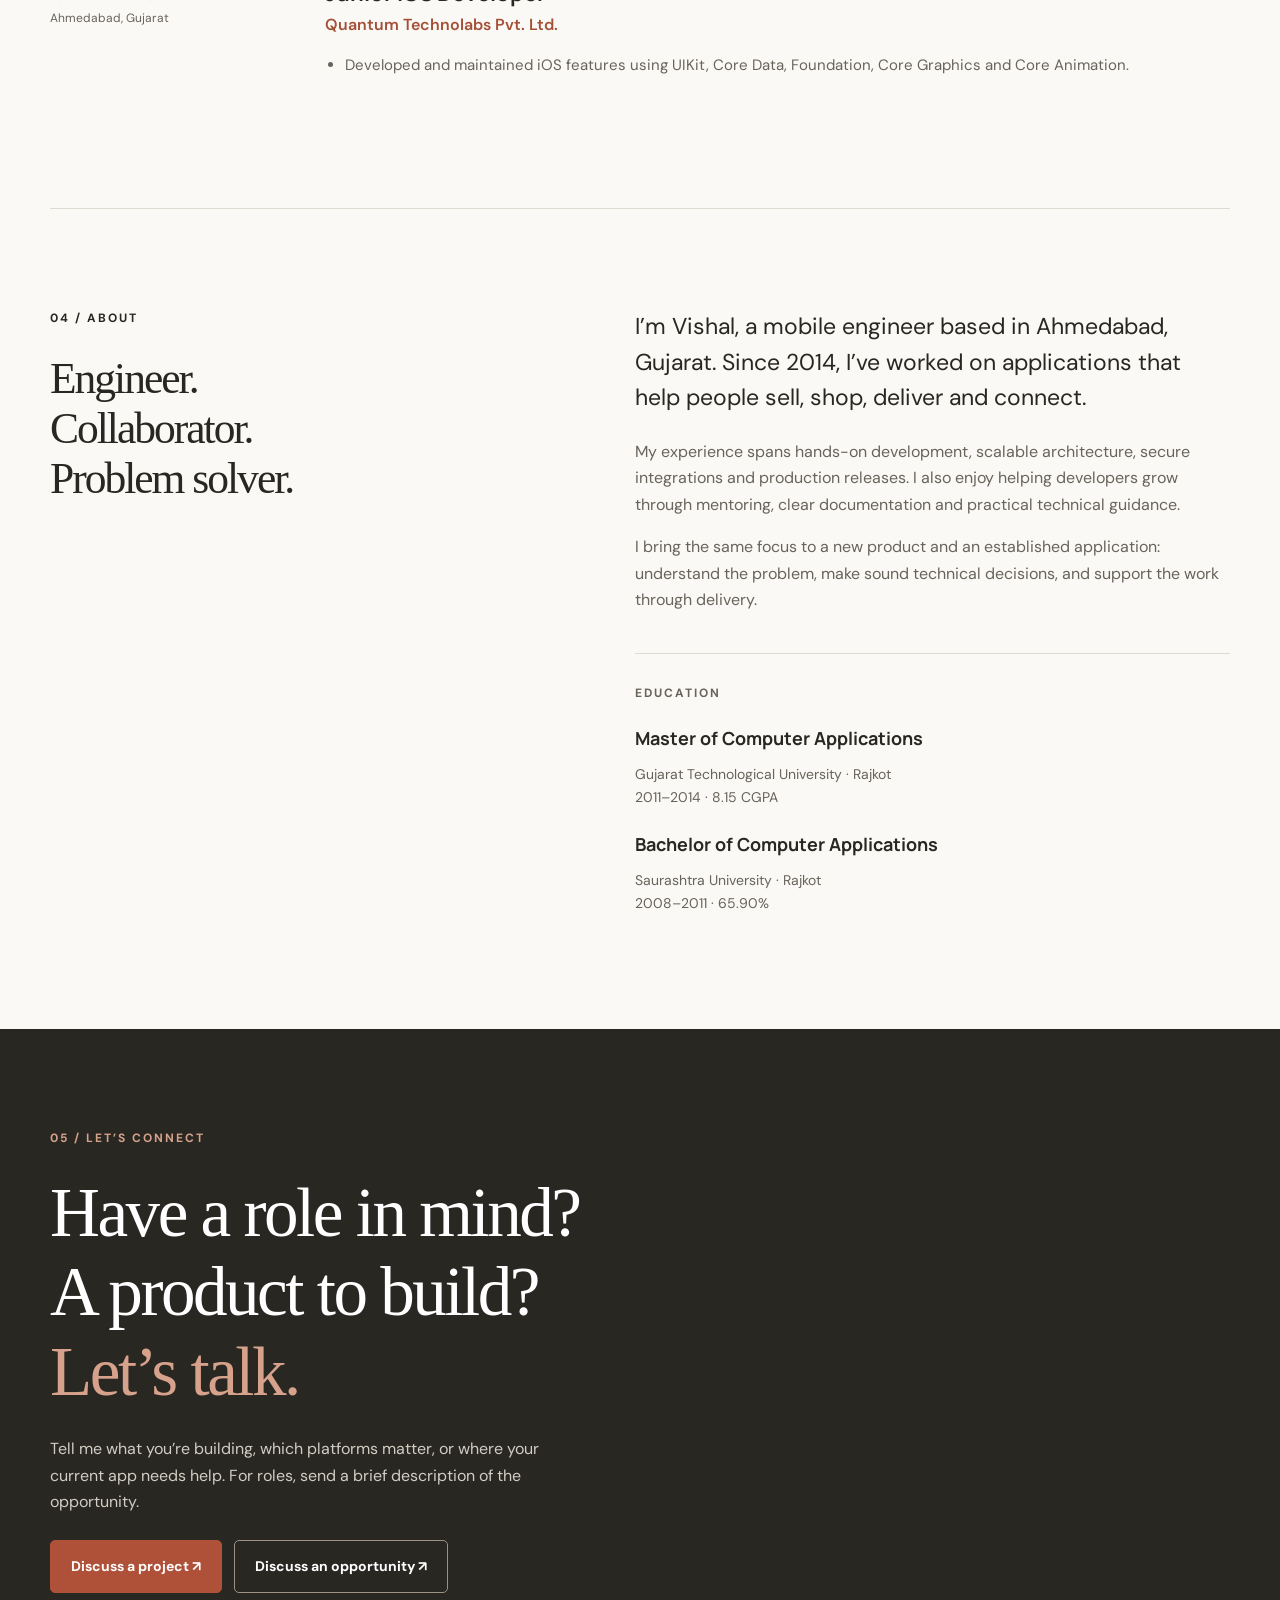
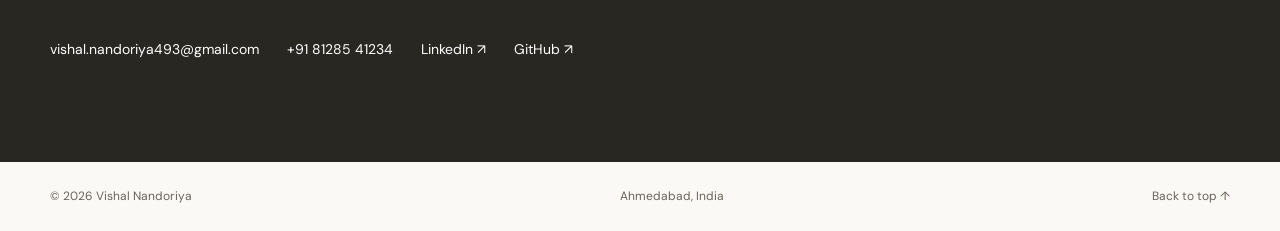
==== commit 9d8adb47: "Refocus portfolio as mobile consultancy" ====
--- a/index.html
+++ b/index.html
@@ -3,26 +3,26 @@
 <head>
   <meta charset="utf-8"><meta name="viewport" content="width=device-width, initial-scale=1">
   <title>Vishal Nandoriya — Mobile Engineering Consultant | iOS, Android & Flutter</title>
-  <meta name="description" content="Vishal Nandoriya, Mobile Engineering Consultant in Ahmedabad. 12+ years building mobile products across logistics, CRM, retail and field service. Explore projects, experience and mobile development services.">
+  <meta name="description" content="Vishal Nandoriya is a Mobile Engineering Consultant in Ahmedabad. Explore iOS and Flutter services, shipped mobile work, 12+ years of experience, and ways to discuss a project or role.">
   <meta name="theme-color" content="#292722">
   <meta property="og:title" content="Vishal Nandoriya — Mobile Engineering Consultant">
-  <meta property="og:description" content="12+ years of mobile engineering experience. iOS, Android and Flutter. Explore my work and get in touch.">
+  <meta property="og:description" content="Mobile engineering for iOS and Android. Explore services, shipped work and experience, then get in touch about a project or role.">
   <meta property="og:type" content="website"><link rel="canonical" href="https://vishalnandoriya.github.io/">
   <link rel="icon" href="data:image/svg+xml,%3Csvg xmlns='http://www.w3.org/2000/svg' viewBox='0 0 64 64'%3E%3Crect width='64' height='64' rx='16' fill='%23292722'/%3E%3Ctext x='32' y='42' text-anchor='middle' font-family='Arial' font-weight='bold' font-size='28' fill='%23d6a28b'%3EVN%3C/text%3E%3C/svg%3E">
-  <link rel="stylesheet" href="style.css?v=0914455">
+  <link rel="stylesheet" href="style.css?v=0928-consultant">
 </head>
 <body>
 <a class="skip" href="#main">Skip to content</a>
-<header><div class="nav wrap"><a class="brand" href="#" aria-label="Vishal Nandoriya home">vn<span>.</span></a><nav aria-label="Main navigation"><a href="#work">Work</a><a href="#games">Games</a><a href="#expertise">Expertise</a><a href="#experience">Experience</a><a href="#about">About</a></nav><a class="nav-contact" href="#contact">Let’s talk <span aria-hidden="true">↗</span></a></div></header>
+<header><div class="nav wrap"><a class="brand" href="#" aria-label="Vishal Nandoriya home">vn<span>.</span></a><nav aria-label="Main navigation"><a href="#expertise">Services</a><a href="#work">Portfolio</a><a href="#experience">Experience</a><a href="#about">About</a></nav><a class="nav-contact" href="#contact">Let’s talk <span aria-hidden="true">↗</span></a></div></header>
 <main id="main">
-<section class="hero wrap" aria-labelledby="hero-title"><div class="hero-copy"><p class="eyebrow">VISHAL NANDORIYA · MOBILE ENGINEERING CONSULTANT</p><h1 id="hero-title">Mobile engineering.<br><span>From idea to release.</span></h1><p class="intro">I build mobile products for iOS and Android using native technologies and Flutter. From architecture and integrations to testing and release, I turn product requirements into dependable applications.</p><div class="actions"><a class="button primary" href="#work">Explore my work <span aria-hidden="true">↘</span></a><a class="button outline" href="assets/Vishal_Nandoriya_CV.pdf" download>Download CV <span aria-hidden="true">↓</span></a></div><p class="hero-note">Based in Ahmedabad, India · iOS · Android · Flutter</p></div></section>
+<section class="hero wrap" aria-labelledby="hero-title"><div class="hero-copy"><p class="eyebrow">VISHAL NANDORIYA · MOBILE ENGINEERING CONSULTANT</p><h1 id="hero-title">Mobile engineering.<br><span>From idea to release.</span></h1><p class="intro">I help product teams build and improve iOS and Android apps. With 12+ years in mobile engineering, I bring hands-on native iOS and Flutter experience to architecture, integrations, delivery and store releases.</p><div class="actions"><a class="button primary" href="#contact">Discuss a project <span aria-hidden="true">↗</span></a><a class="button outline" href="#work">View portfolio <span aria-hidden="true">↘</span></a></div><p class="hero-note">Based in Ahmedabad, India · iOS · Android · Flutter</p></div></section>
 <div class="stats wrap" aria-label="Career overview"><div><strong>12+</strong><span>Years in mobile engineering</span></div><div><strong>iOS · Android · Flutter</strong><span>Native & cross-platform expertise</span></div><div><strong>End to end</strong><span>Architecture through store release</span></div></div>
-<section class="section wrap" id="work"><div class="section-heading"><div><p class="eyebrow">01 / SELECTED WORK</p><h2>Real products.<br>Real-world complexity.</h2></div><p>Mobile experiences across logistics, CRM, retail and field operations. A selection of products I’ve contributed to throughout my career.</p></div><div class="project-grid" id="featured-projects"></div><div class="more-heading"><h3>More from my portfolio</h3><a href="portfolio.pdf" target="_blank" rel="noopener">View original portfolio PDF ↗</a></div><div class="other-projects" id="other-projects"></div><noscript><p>Explore all projects, features and technologies in my <a href="portfolio.pdf">portfolio PDF</a> and <a href="assets/Vishal_Nandoriya_CV.pdf">CV</a>.</p></noscript></section>
-<section class="games-section section wrap" id="games"><div class="section-heading"><div><p class="eyebrow">Games</p><h2>Small games.<br>Thoughtful challenges.</h2></div><p>Alongside enterprise mobile work, my portfolio includes four Android puzzle games.</p></div><div class="games-grid">
-<article class="game-card"><div class="game-label"><span>Number puzzles</span><span>01</span></div><h3>NumDrop: Brain Puzzle</h3><p>Drop numbers, reach the target and clear the board in a relaxing puzzle game.</p><a href="https://play.google.com/store/apps/details?id=com.cluvextech.numdrop" target="_blank" rel="noopener" aria-label="NumDrop: Brain Puzzle on Google Play">View on Google Play ↗</a></article><article class="game-card"><div class="game-label"><span>Grid & block puzzles</span><span>02</span></div><h3>Patchle: Grid Puzzle</h3><p>Fill the grid with patches across 1,000 block puzzles.</p><a href="https://play.google.com/store/apps/details?id=com.cluvextech.patchle" target="_blank" rel="noopener" aria-label="Patchle: Grid Puzzle on Google Play">View on Google Play ↗</a></article><article class="game-card"><div class="game-label"><span>Tile matching</span><span>03</span></div><h3>Mahjong card: Match puzzle</h3><p>Match card tiles and clear layered boards across 1,000 puzzle levels.</p><a href="https://play.google.com/store/apps/details?id=com.cluvextech.tilecard" target="_blank" rel="noopener" aria-label="Mahjong card: Match puzzle on Google Play">View on Google Play ↗</a></article><article class="game-card"><div class="game-label"><span>Size & logic puzzles</span><span>04</span></div><h3>Shrink & Grow: Brain Puzzle</h3><p>Grow, shrink and solve size-based puzzles on a mountain journey.</p><a href="https://play.google.com/store/apps/details?id=com.cluvextech.shrinkandgrow" target="_blank" rel="noopener" aria-label="Shrink & Grow: Brain Puzzle on Google Play">View on Google Play ↗</a></article></div></section>
-<section class="expertise-section" id="expertise"><div class="wrap section"><div class="section-heading"><div><p class="eyebrow">03 / HOW I CAN HELP</p><h2>A strong foundation.<br>A clear path to launch.</h2></div><p>For teams hiring an experienced engineer and clients building their next mobile product.</p></div><div class="services"><article><span class="service-number">01</span><h3>Build your mobile product</h3><p>Mobile applications for iOS and Android, including native iOS with Swift and SwiftUI and cross-platform development with Flutter. From requirements and architecture to integrated, release-ready features.</p></article><article><span class="service-number">02</span><h3>Improve an existing app</h3><p>Debug difficult issues, improve maintainability, and integrate payments, VoIP, maps and secure APIs into your application.</p></article><article><span class="service-number">03</span><h3>Guide delivery & your team</h3><p>Technical planning, estimation, code quality, developer mentoring and release coordination across product, design and engineering.</p></article></div><div class="engineering-notes"><article><p class="eyebrow">AI-ASSISTED DEVELOPMENT</p><h3>Modern tools. Engineering judgment.</h3><p>AI-assisted development is part of my toolkit. My approach keeps architecture decisions, code review and testing at the center, so the focus stays on maintainable software and reliable delivery.</p></article><article><p class="eyebrow">BEYOND IMPLEMENTATION</p><h3>Thinking through the whole product.</h3><p>I connect requirements, architecture, API integrations and release planning. Clear documentation, production debugging and team collaboration help carry a feature from an idea into a working mobile experience.</p></article></div><div class="toolkit"><h3>The technical toolkit</h3><div class="skills-grid"><div><h4>iOS & Apple platforms</h4><p>Swift · SwiftUI · UIKit · Objective-C · Cocoa Touch · Auto Layout · Combine · Swift Concurrency · async/await · Apple frameworks</p></div><div><h4>Android & Flutter</h4><p>Android apps · Flutter · Dart · Cross-platform UI · Native platform integration · Flutter platform channels · Android Studio · iOS & Android delivery</p></div><div><h4>Mobile architecture</h4><p>Clean Architecture · MVVM · MVC · Modular design · SOLID · Dependency injection · State management · Reusable components</p></div><div><h4>App features & integrations</h4><p>REST APIs · JSON · Authentication · Push notifications · Payments · VoIP · Maps & location · Camera & QR/barcode scanning · Multi-language support</p></div><div><h4>Data, quality & security</h4><p>SQLite · Realm · Core Data · SwiftData · Secure API integration · Unit & UI testing · Performance testing · Crashlytics · Debugging</p></div><div><h4>Tools, teamwork & release</h4><p>Git · GitHub · Xcode · Android Studio · SPM · CocoaPods · CI/CD · Xcode Cloud · App Store & Google Play publishing · Jira · Postman · AI-assisted development</p></div></div></div></div></section>
-<section class="section wrap" id="experience"><div class="section-heading"><div><p class="eyebrow">04 / THE JOURNEY</p><h2>Experience that<br>goes beyond the code.</h2></div><a class="text-link" href="assets/Vishal_Nandoriya_CV.pdf" download>Get the full CV ↓</a></div><div id="timeline" class="timeline"></div></section>
-<section class="about-section section wrap" id="about"><div><p class="eyebrow">05 / A LITTLE ABOUT ME</p><h2>Engineer.<br>Collaborator.<br>Problem solver.</h2></div><div class="about-copy"><p class="large-copy">I’m Vishal, a mobile engineer based in Ahmedabad, Gujarat. Since 2014, I’ve worked on applications that help people sell, shop, deliver and connect.</p><p>My experience spans hands-on development, scalable architecture, secure integrations and production releases. I also enjoy helping developers grow through mentoring, clear documentation and practical technical guidance.</p><p>I bring the same focus to a new product and an established application: understand the problem, make sound technical decisions, and support the work through delivery.</p><div class="education"><p class="eyebrow">EDUCATION</p><h3>Master of Computer Applications</h3><p>Gujarat Technological University · Rajkot<br>2011–2014 · 8.15 CGPA</p><h3>Bachelor of Computer Applications</h3><p>Saurashtra University · Rajkot<br>2008–2011 · 65.90%</p></div></div></section>
-<section class="contact-section" id="contact"><div class="wrap section"><p class="eyebrow">06 / LET’S CONNECT</p><h2>Have a role in mind?<br>A product to build?<br><span>Let’s talk.</span></h2><p>Share the role, your product idea, or the challenge your team is working on.</p><div class="actions"><a class="button primary" href="mailto:vishal.nandoriya493@gmail.com?subject=Let%E2%80%99s%20discuss%20a%20mobile%20project">Discuss a project ↗</a><a class="button light-outline" href="mailto:vishal.nandoriya493@gmail.com?subject=Mobile%20engineering%20opportunity">Discuss an opportunity ↗</a></div><div class="contact-links"><a href="mailto:vishal.nandoriya493@gmail.com">vishal.nandoriya493@gmail.com</a><a href="tel:+918128541234">+91 81285 41234</a><a href="https://www.linkedin.com/in/vishalnandoriya" target="_blank" rel="noopener">LinkedIn ↗</a><a href="https://github.com/VishalNandoriya" target="_blank" rel="noopener">GitHub ↗</a></div></div></section>
-</main><footer class="wrap"><span>© <span id="year">2026</span> Vishal Nandoriya</span><span>Ahmedabad, India</span><a href="#">Back to top ↑</a></footer><script src="script.js?v=0914455"></script>
+<section class="expertise-section" id="expertise"><div class="wrap section"><div class="section-heading"><div><p class="eyebrow">01 / SERVICES</p><h2>Mobile expertise for<br>your next move.</h2></div><p>Work with me on a new mobile app, an existing product or a technical challenge your team needs to solve.</p></div><div class="services"><article><span class="service-number">01</span><h3>Build an iOS & Android app</h3><p>Native iOS development with Swift and SwiftUI, or a shared iOS and Android app with Flutter. I work from requirements and architecture through integrations, testing and store release.</p></article><article><span class="service-number">02</span><h3>Improve an existing product</h3><p>Work through bugs, architecture and maintainability, then deliver features such as payments, VoIP, maps and secure API integrations.</p></article><article><span class="service-number">03</span><h3>Support your engineering team</h3><p>Hands-on technical planning, estimation, code quality, developer mentoring and release coordination with product, design and engineering teams.</p></article></div><div class="engagement"><div><p class="eyebrow">HOW WE START</p><h3>A useful first conversation.</h3></div><p>Tell me where your product stands, which platforms matter and the main challenge. We can clarify the technical approach, priorities and a practical first scope.</p><a class="text-link" href="#contact">Discuss your project ↗</a></div><div class="engineering-notes"><article><p class="eyebrow">AI-ASSISTED DEVELOPMENT</p><h3>Modern tools. Engineering judgment.</h3><p>AI-assisted development is part of my toolkit. My approach keeps architecture decisions, code review and testing at the center, so the focus stays on maintainable software and reliable delivery.</p></article><article><p class="eyebrow">BEYOND IMPLEMENTATION</p><h3>Thinking through the whole product.</h3><p>I connect requirements, architecture, API integrations and release planning. Clear documentation, production debugging and team collaboration help carry a feature from an idea into a working mobile experience.</p></article></div><div class="toolkit"><h3>The technical toolkit</h3><div class="skills-grid"><div><h4>iOS & Apple platforms</h4><p>Swift · SwiftUI · UIKit · Objective-C · Cocoa Touch · Auto Layout · Combine · Swift Concurrency · async/await · Apple frameworks</p></div><div><h4>Android & Flutter</h4><p>Android apps · Flutter · Dart · Cross-platform UI · Native platform integration · Flutter platform channels · Android Studio · iOS & Android delivery</p></div><div><h4>Mobile architecture</h4><p>Clean Architecture · MVVM · MVC · Modular design · SOLID · Dependency injection · State management · Reusable components</p></div><div><h4>App features & integrations</h4><p>REST APIs · JSON · Authentication · Push notifications · Payments · VoIP · Maps & location · Camera & QR/barcode scanning · Multi-language support</p></div><div><h4>Data, quality & security</h4><p>SQLite · Realm · Core Data · SwiftData · Secure API integration · Unit & UI testing · Performance testing · Crashlytics · Debugging</p></div><div><h4>Tools, teamwork & release</h4><p>Git · GitHub · Xcode · Android Studio · SPM · CocoaPods · CI/CD · Xcode Cloud · App Store & Google Play publishing · Jira · Postman · AI-assisted development</p></div></div></div></div></section>
+<section class="section wrap" id="work"><div class="section-heading"><div><p class="eyebrow">02 / PORTFOLIO</p><h2>Mobile products.<br>Real-world challenges.</h2></div><p>A selection of mobile products I’ve contributed to across logistics, CRM, retail and field operations. Explore the app links and project details below.</p></div><div class="project-grid" id="featured-projects"></div><div class="more-heading"><h3>More mobile projects</h3><a href="portfolio.pdf" target="_blank" rel="noopener">View original portfolio PDF ↗</a></div><div class="other-projects" id="other-projects"></div><noscript><p>Explore all projects, features and technologies in my <a href="portfolio.pdf">portfolio PDF</a> and <a href="assets/Vishal_Nandoriya_CV.pdf">CV</a>.</p></noscript><div class="games-section" id="games"><div class="section-heading"><div><p class="eyebrow">MORE IN THE PORTFOLIO</p><h3>Published Android games</h3></div><p>Four puzzle games alongside my product and enterprise app work. Explore each on Google Play.</p></div><div class="games-grid">
+<article class="game-card"><div class="game-label"><span>Number puzzles</span><span>01</span></div><h3>NumDrop: Brain Puzzle</h3><p>Drop numbers, reach the target and clear the board in a relaxing puzzle game.</p><a href="https://play.google.com/store/apps/details?id=com.cluvextech.numdrop" target="_blank" rel="noopener" aria-label="NumDrop: Brain Puzzle on Google Play">View on Google Play ↗</a></article><article class="game-card"><div class="game-label"><span>Grid & block puzzles</span><span>02</span></div><h3>Patchle: Grid Puzzle</h3><p>Fill the grid with patches across 1,000 block puzzles.</p><a href="https://play.google.com/store/apps/details?id=com.cluvextech.patchle" target="_blank" rel="noopener" aria-label="Patchle: Grid Puzzle on Google Play">View on Google Play ↗</a></article><article class="game-card"><div class="game-label"><span>Tile matching</span><span>03</span></div><h3>Mahjong card: Match puzzle</h3><p>Match card tiles and clear layered boards across 1,000 puzzle levels.</p><a href="https://play.google.com/store/apps/details?id=com.cluvextech.tilecard" target="_blank" rel="noopener" aria-label="Mahjong card: Match puzzle on Google Play">View on Google Play ↗</a></article><article class="game-card"><div class="game-label"><span>Size & logic puzzles</span><span>04</span></div><h3>Shrink & Grow: Brain Puzzle</h3><p>Grow, shrink and solve size-based puzzles on a mountain journey.</p><a href="https://play.google.com/store/apps/details?id=com.cluvextech.shrinkandgrow" target="_blank" rel="noopener" aria-label="Shrink & Grow: Brain Puzzle on Google Play">View on Google Play ↗</a></article></div></div>
+</section>
+<section class="section wrap" id="experience"><div class="section-heading"><div><p class="eyebrow">03 / EXPERIENCE</p><h2>Experience that<br>goes beyond the code.</h2></div><a class="text-link" href="assets/Vishal_Nandoriya_CV.pdf" download>Get the full CV ↓</a></div><div id="timeline" class="timeline"></div></section>
+<section class="about-section section wrap" id="about"><div><p class="eyebrow">04 / ABOUT</p><h2>Engineer.<br>Collaborator.<br>Problem solver.</h2></div><div class="about-copy"><p class="large-copy">I’m Vishal, a mobile engineer based in Ahmedabad, Gujarat. Since 2014, I’ve worked on applications that help people sell, shop, deliver and connect.</p><p>My experience spans hands-on development, scalable architecture, secure integrations and production releases. I also enjoy helping developers grow through mentoring, clear documentation and practical technical guidance.</p><p>I bring the same focus to a new product and an established application: understand the problem, make sound technical decisions, and support the work through delivery.</p><div class="education"><p class="eyebrow">EDUCATION</p><h3>Master of Computer Applications</h3><p>Gujarat Technological University · Rajkot<br>2011–2014 · 8.15 CGPA</p><h3>Bachelor of Computer Applications</h3><p>Saurashtra University · Rajkot<br>2008–2011 · 65.90%</p></div></div></section>
+<section class="contact-section" id="contact"><div class="wrap section"><p class="eyebrow">05 / LET’S CONNECT</p><h2>Have a role in mind?<br>A product to build?<br><span>Let’s talk.</span></h2><p>Tell me what you’re building, which platforms matter, or where your current app needs help. For roles, send a brief description of the opportunity.</p><div class="actions"><a class="button primary" href="mailto:vishal.nandoriya493@gmail.com?subject=Let%E2%80%99s%20discuss%20a%20mobile%20project">Discuss a project ↗</a><a class="button light-outline" href="mailto:vishal.nandoriya493@gmail.com?subject=Mobile%20engineering%20opportunity">Discuss an opportunity ↗</a></div><div class="contact-links"><a href="mailto:vishal.nandoriya493@gmail.com">vishal.nandoriya493@gmail.com</a><a href="tel:+918128541234">+91 81285 41234</a><a href="https://www.linkedin.com/in/vishalnandoriya" target="_blank" rel="noopener">LinkedIn ↗</a><a href="https://github.com/VishalNandoriya" target="_blank" rel="noopener">GitHub ↗</a></div></div></section>
+</main><footer class="wrap"><span>© <span id="year">2026</span> Vishal Nandoriya</span><span>Ahmedabad, India</span><a href="#">Back to top ↑</a></footer><script src="script.js?v=0928-consultant"></script>
 </body></html>
--- a/style.css
+++ b/style.css
@@ -12,3 +12,17 @@
 
 header nav a[aria-current="location"]{color:var(--blue);text-decoration:underline;text-decoration-color:var(--blue);text-decoration-thickness:2px;text-underline-offset:9px}
 .nav-contact[aria-current="location"]{color:var(--blue);border-bottom:2px solid var(--blue)}
+
+/* Games belong to the portfolio, after the mobile product work. */
+.games-section{margin-top:62px;padding-top:42px}
+.games-section .section-heading{margin-bottom:26px}
+.games-section .section-heading h3{font-size:clamp(25px,2.7vw,34px);letter-spacing:-.7px}
+@media(max-width:640px){.games-section{margin-top:44px;padding-top:32px}.games-section .section-heading>p{margin-top:16px}}
+
+.engagement{display:grid;grid-template-columns:1fr 1.2fr auto;align-items:end;gap:28px;border-top:1px solid #514c43;padding:35px 0 40px}
+.engagement .eyebrow{color:var(--lime);margin-bottom:12px}
+.engagement h3{font-size:22px}
+.engagement>p{color:#d2cdc3;margin:0;max-width:460px}
+.engagement .text-link{white-space:nowrap;color:var(--lime)}
+@media(max-width:900px){.engagement{grid-template-columns:1fr 1.4fr}.engagement .text-link{grid-column:2}}
+@media(max-width:640px){.engagement{grid-template-columns:1fr;gap:14px}.engagement .text-link{grid-column:auto}}
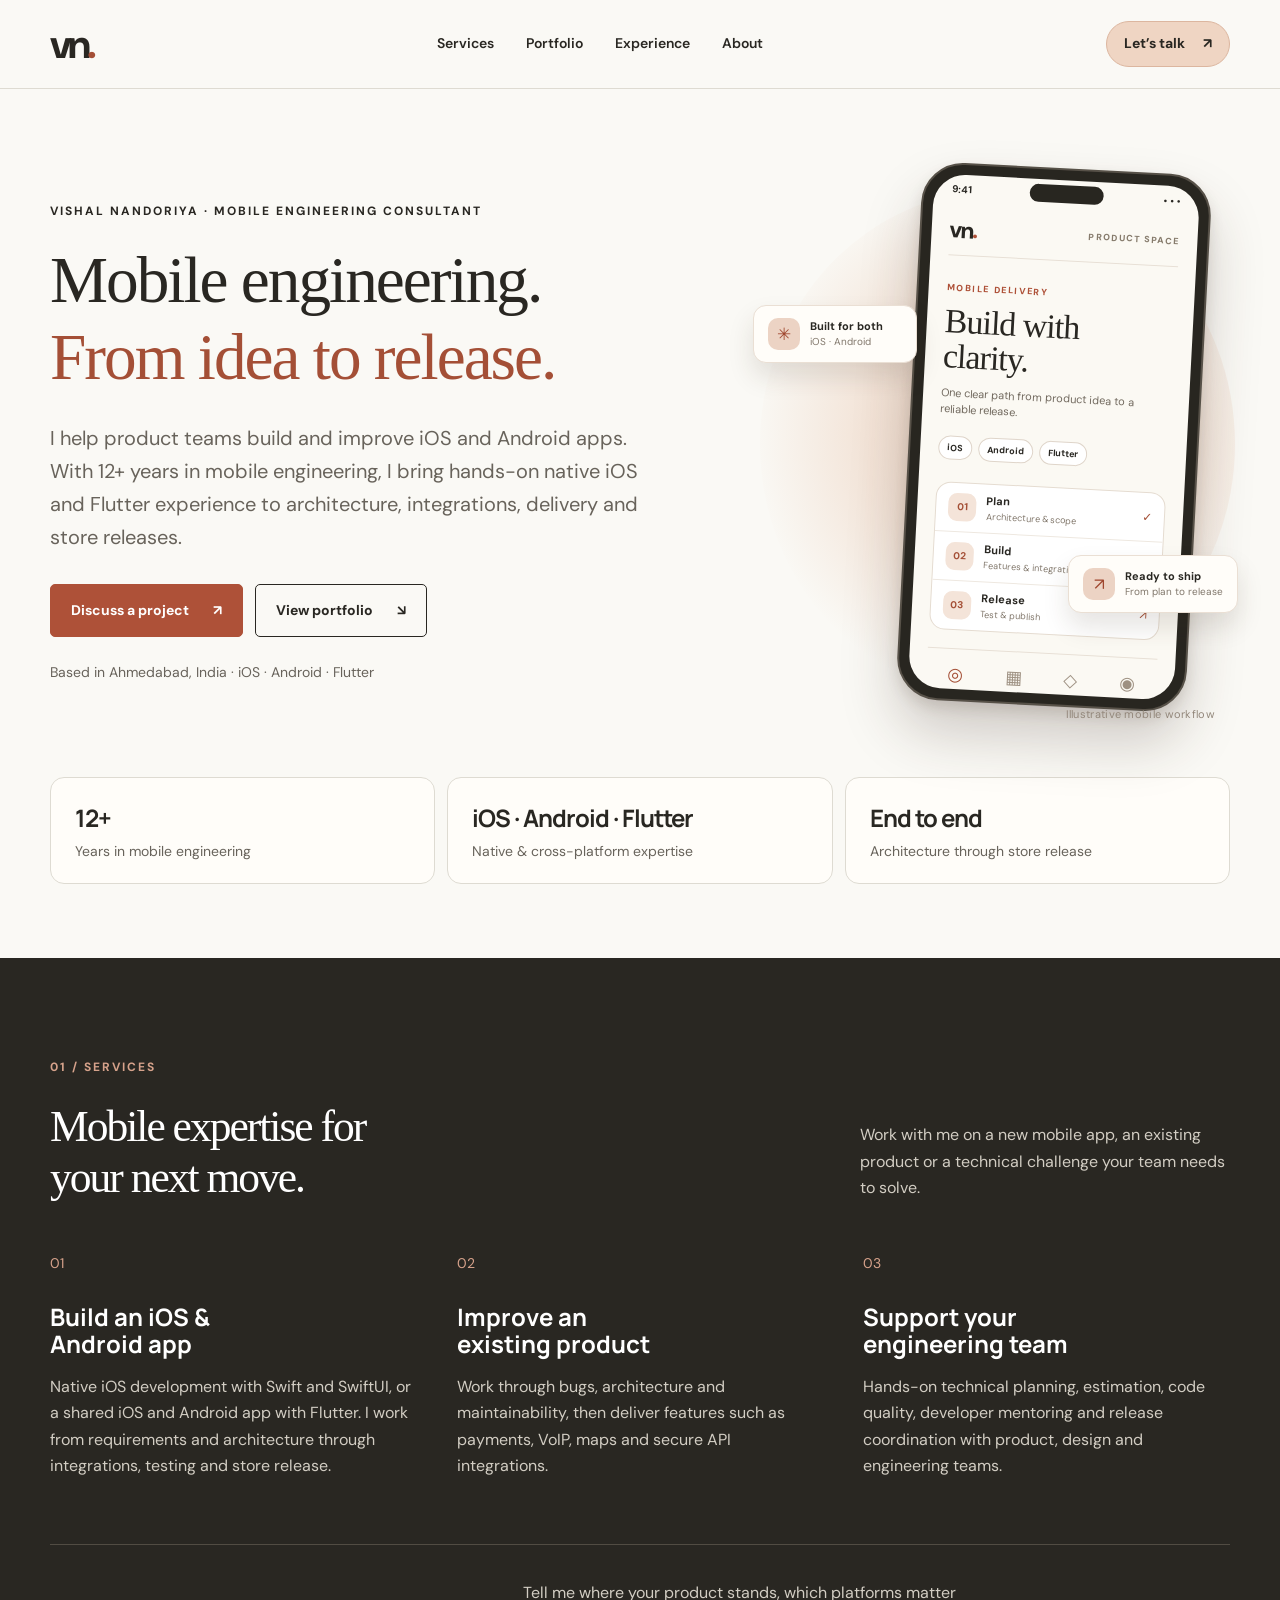
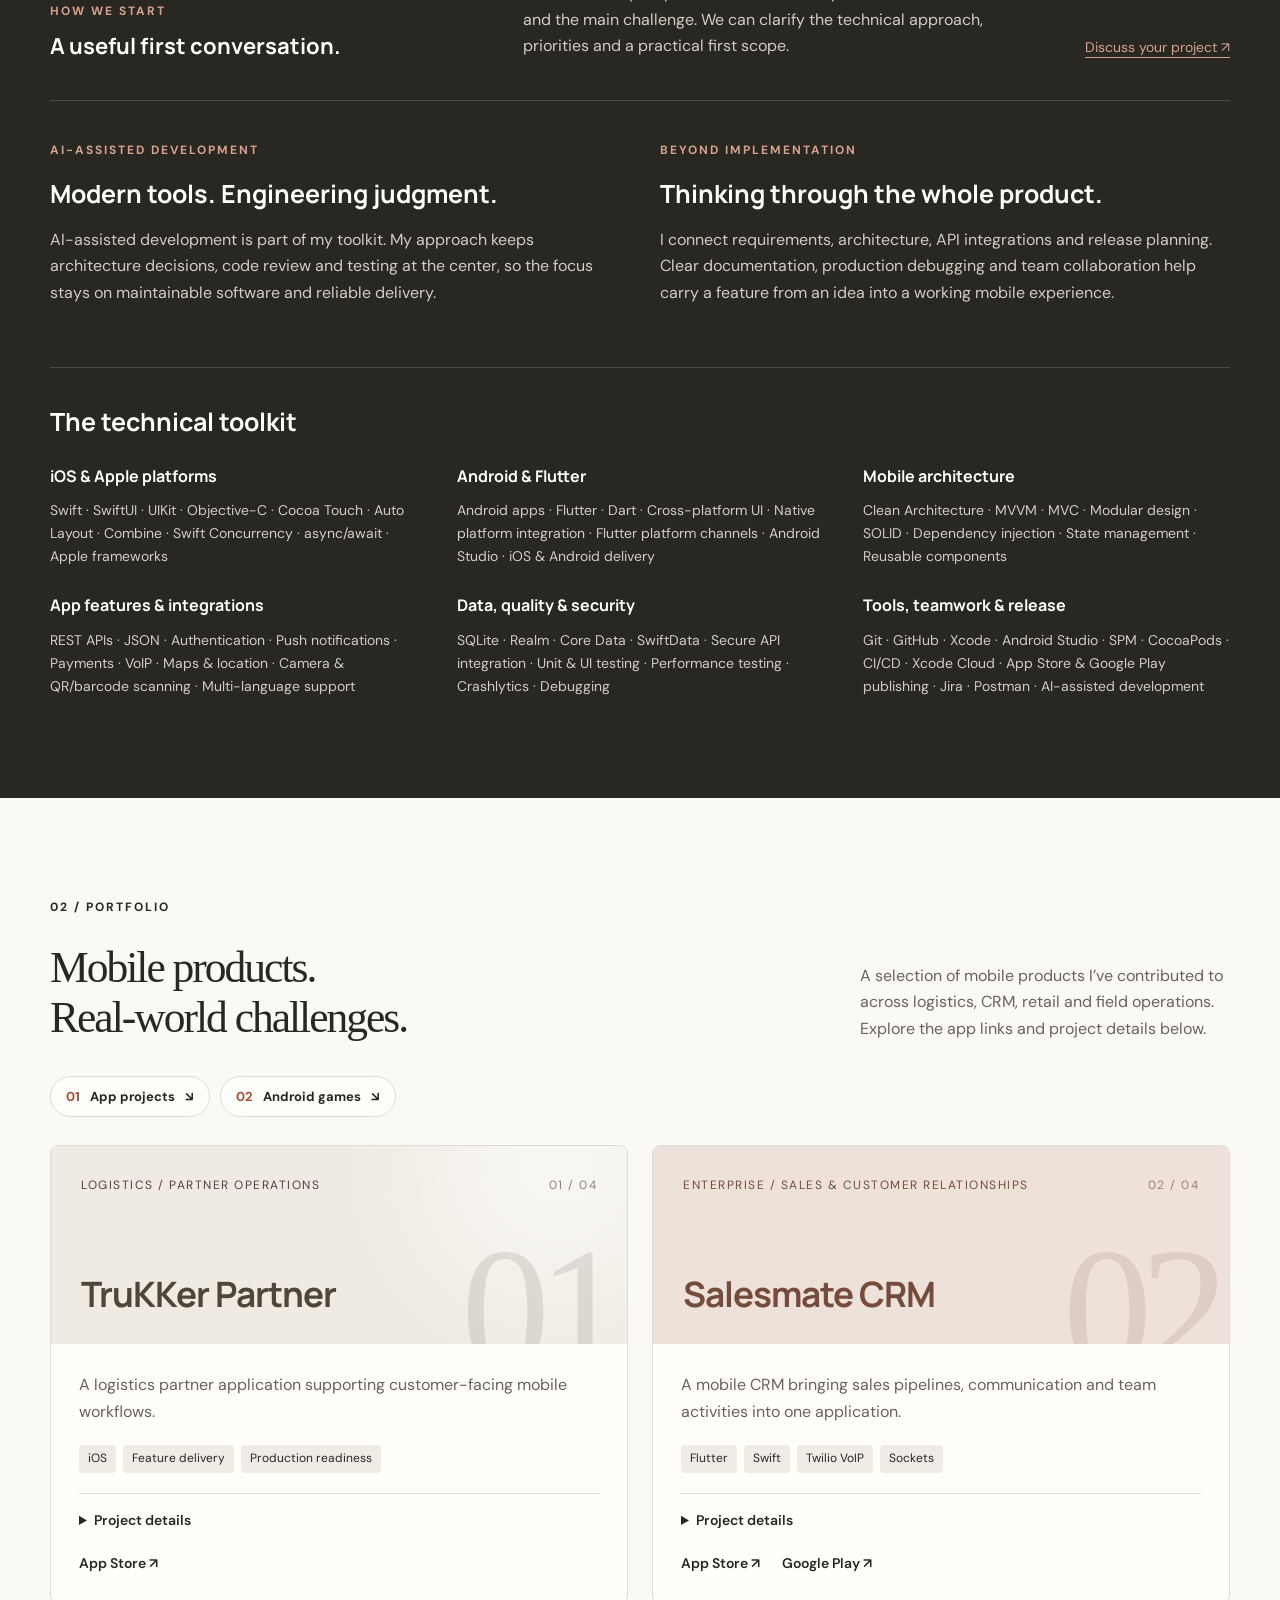
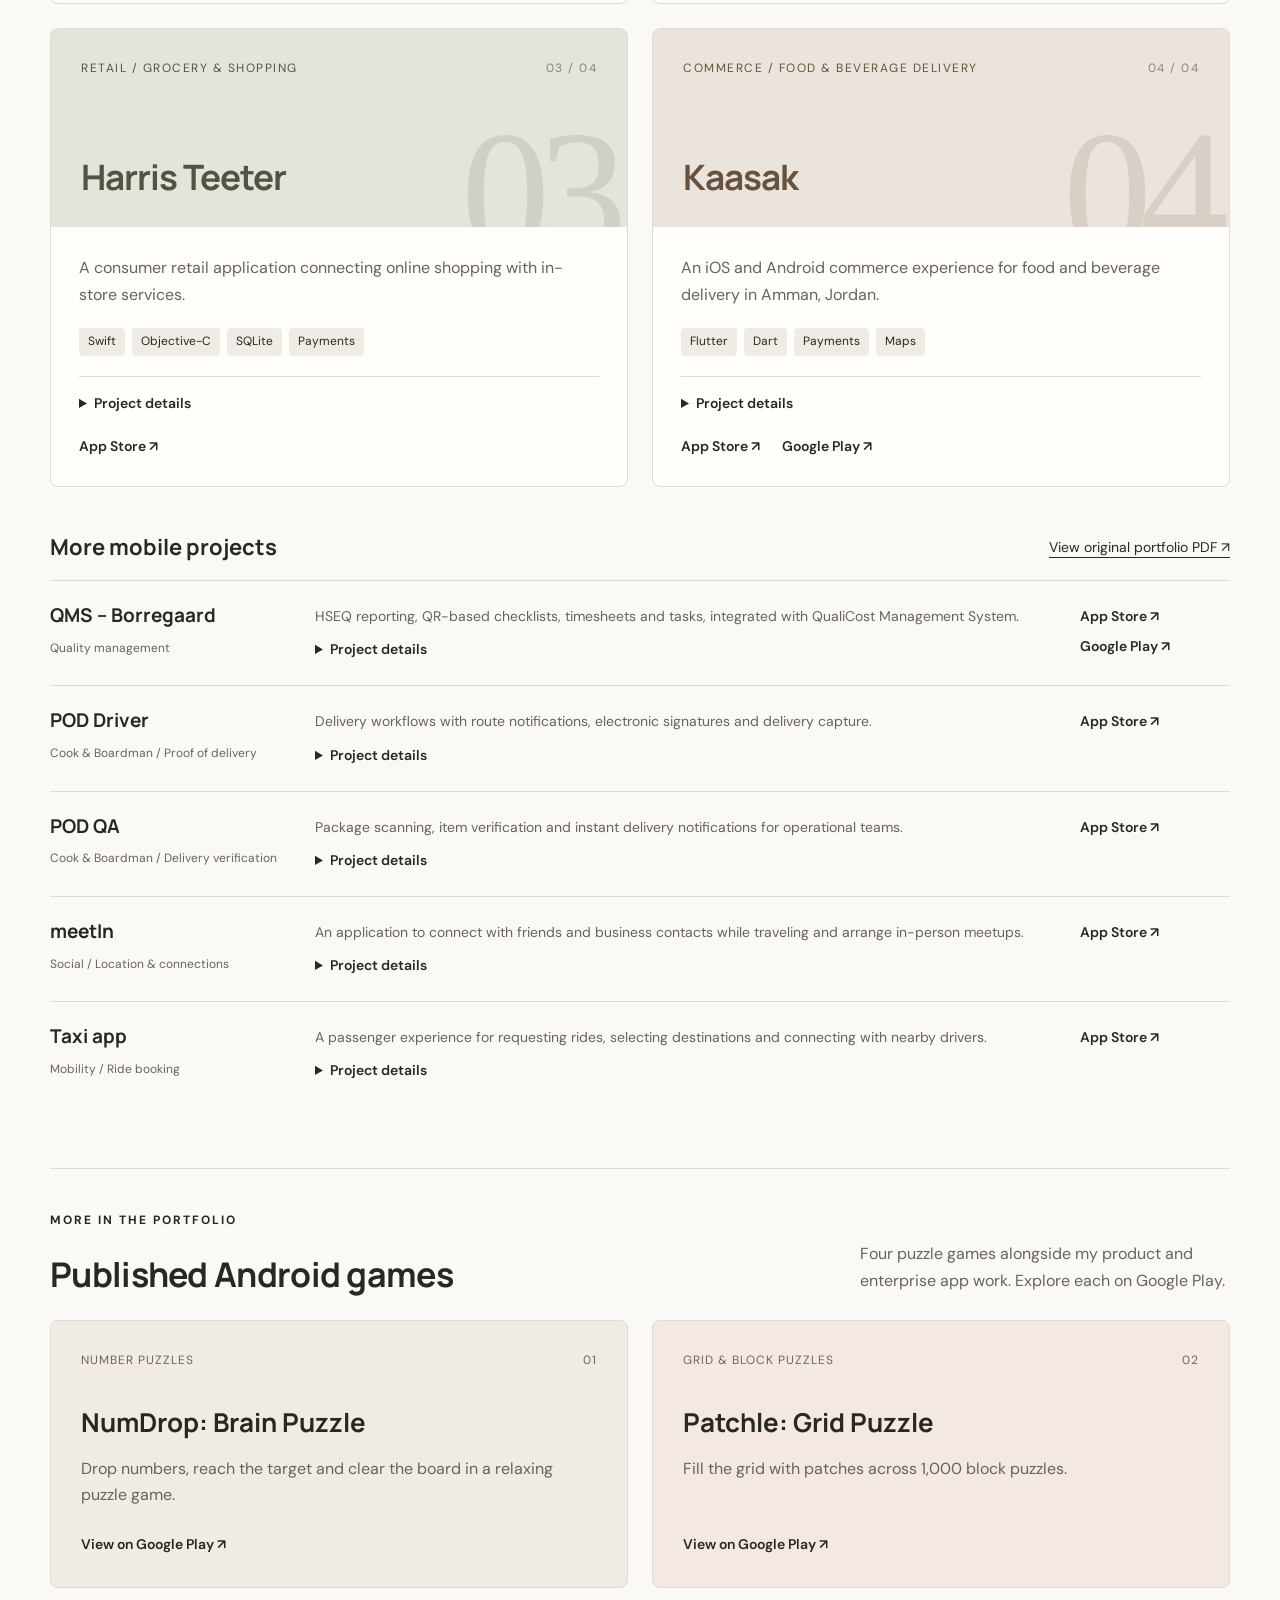
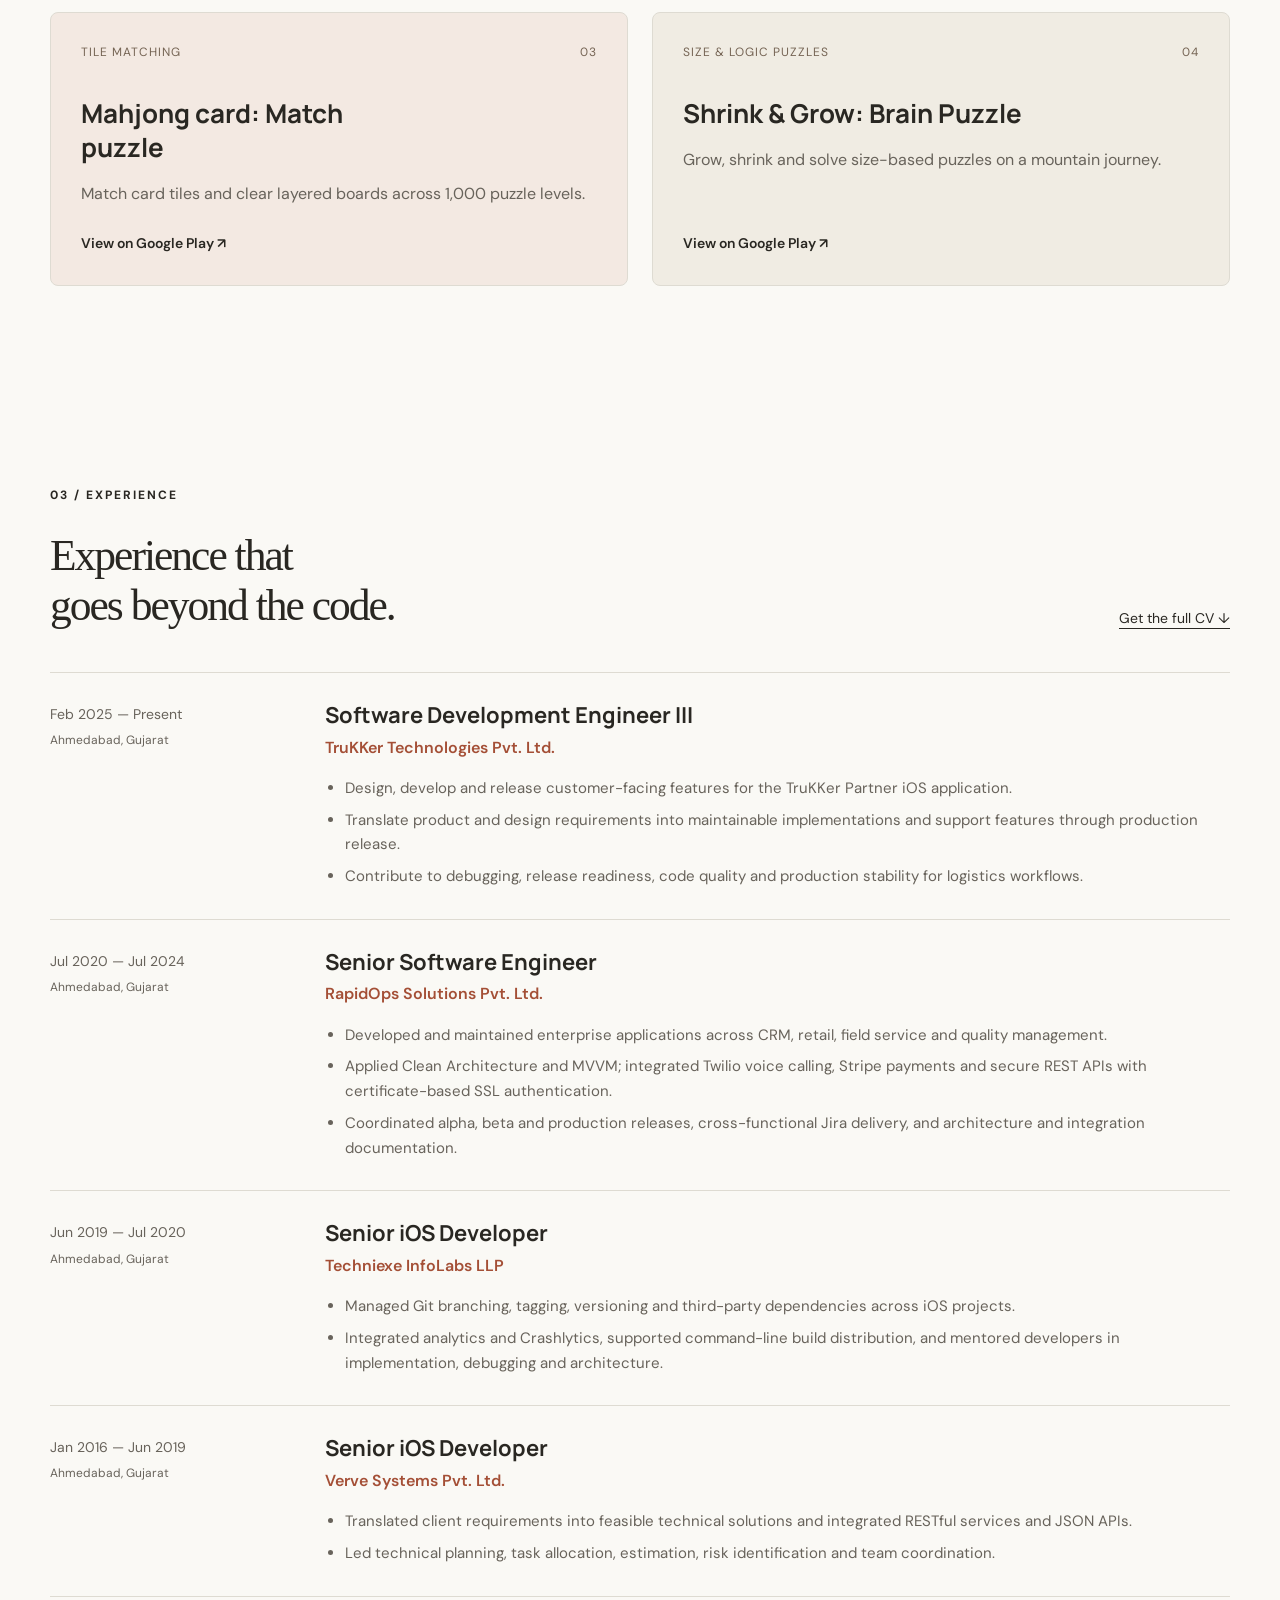
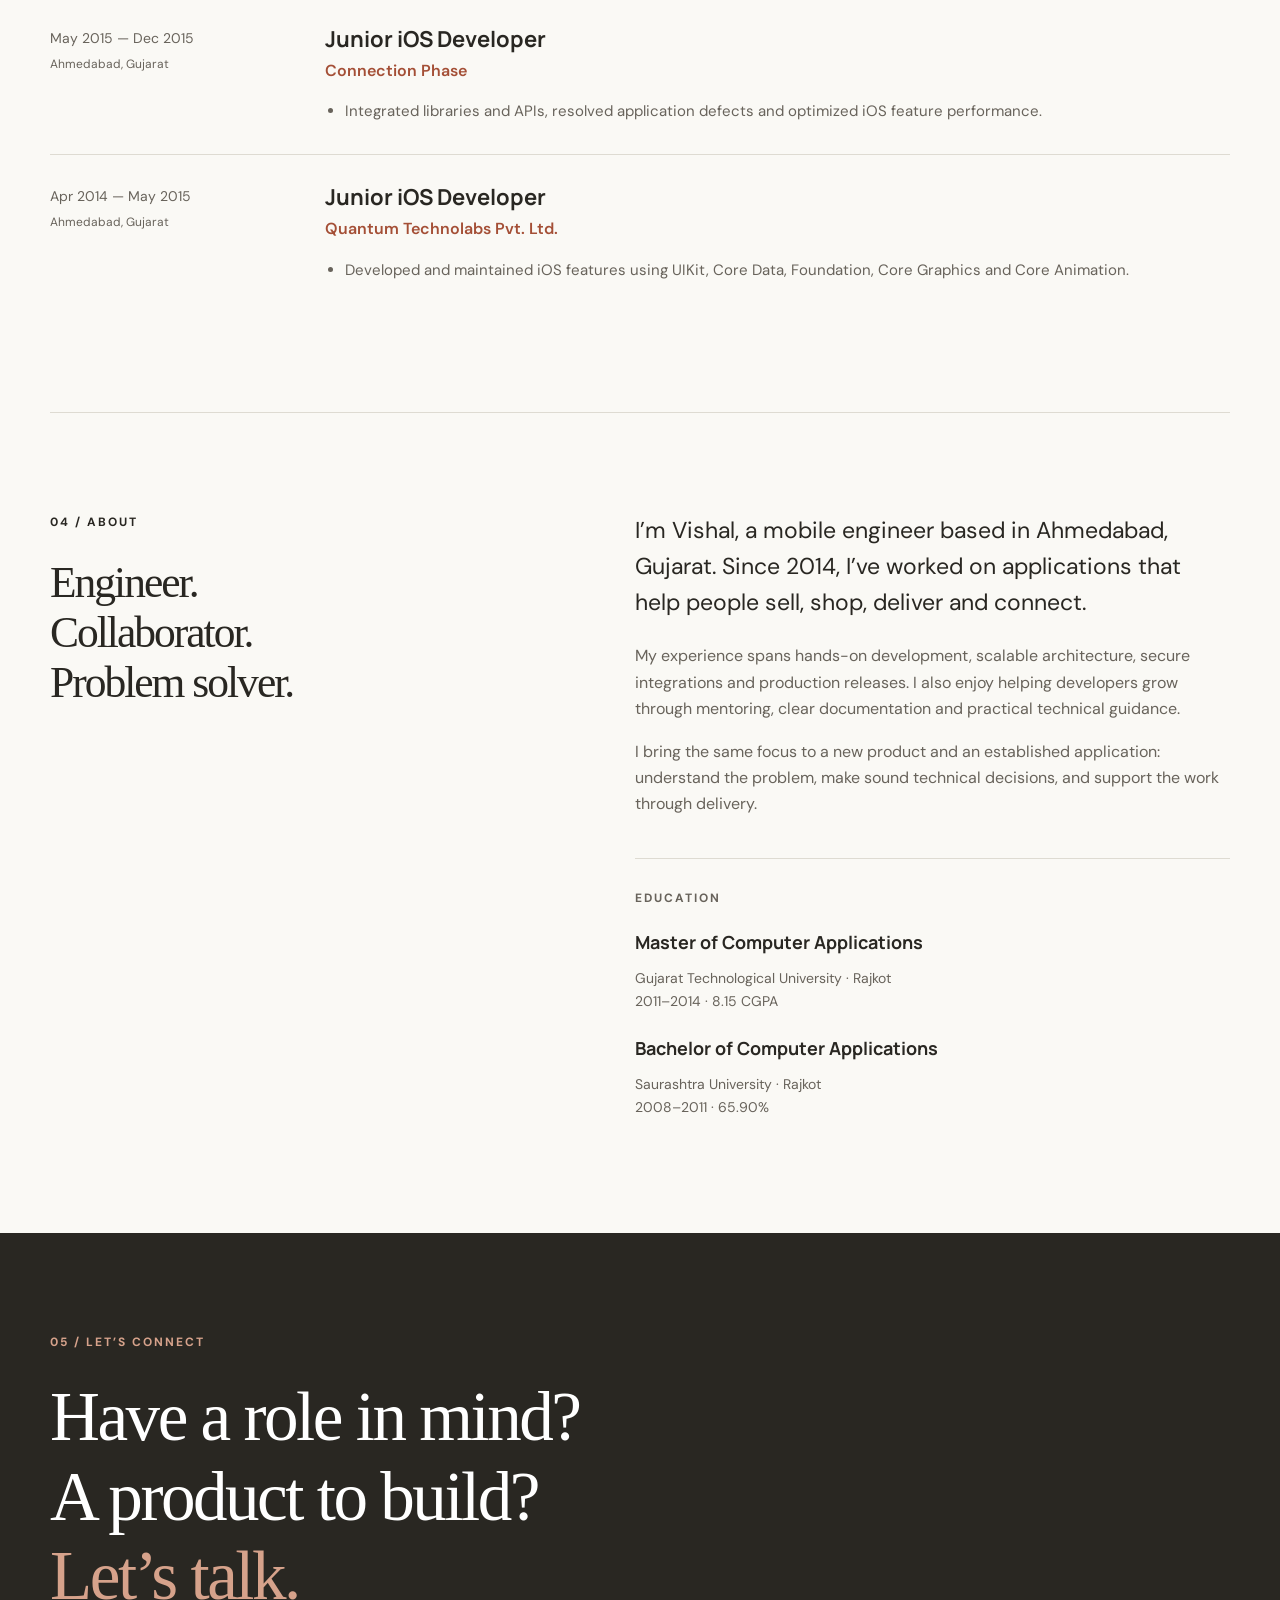
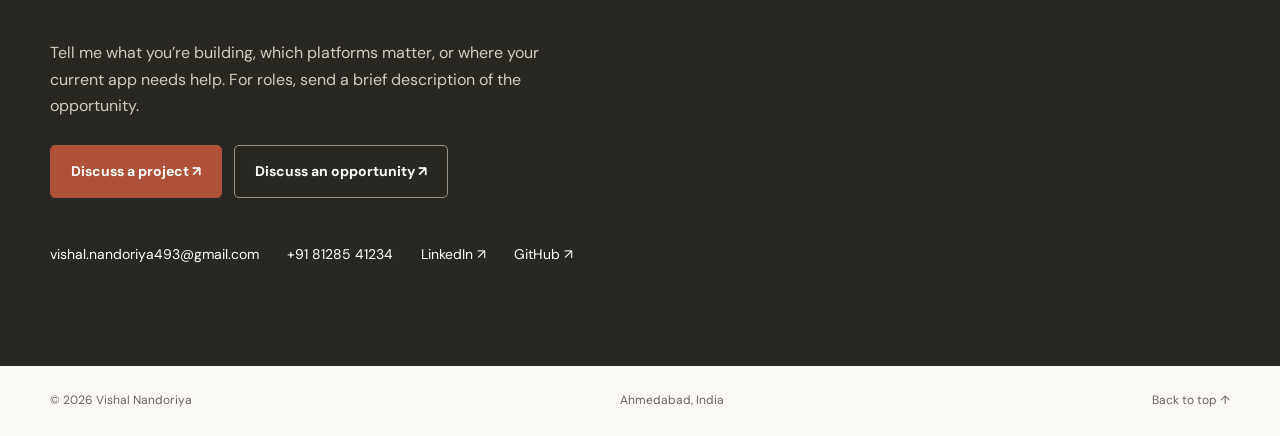
==== commit 61ce8631: "Add mobile workflow visual to portfolio" ====
--- a/index.html
+++ b/index.html
@@ -9,20 +9,20 @@
   <meta property="og:description" content="Mobile engineering for iOS and Android. Explore services, shipped work and experience, then get in touch about a project or role.">
   <meta property="og:type" content="website"><link rel="canonical" href="https://vishalnandoriya.github.io/">
   <link rel="icon" href="data:image/svg+xml,%3Csvg xmlns='http://www.w3.org/2000/svg' viewBox='0 0 64 64'%3E%3Crect width='64' height='64' rx='16' fill='%23292722'/%3E%3Ctext x='32' y='42' text-anchor='middle' font-family='Arial' font-weight='bold' font-size='28' fill='%23d6a28b'%3EVN%3C/text%3E%3C/svg%3E">
-  <link rel="stylesheet" href="style.css?v=0928-consultant">
+  <link rel="stylesheet" href="style.css?v=0928-visual-1">
 </head>
 <body>
 <a class="skip" href="#main">Skip to content</a>
 <header><div class="nav wrap"><a class="brand" href="#" aria-label="Vishal Nandoriya home">vn<span>.</span></a><nav aria-label="Main navigation"><a href="#expertise">Services</a><a href="#work">Portfolio</a><a href="#experience">Experience</a><a href="#about">About</a></nav><a class="nav-contact" href="#contact">Let’s talk <span aria-hidden="true">↗</span></a></div></header>
 <main id="main">
-<section class="hero wrap" aria-labelledby="hero-title"><div class="hero-copy"><p class="eyebrow">VISHAL NANDORIYA · MOBILE ENGINEERING CONSULTANT</p><h1 id="hero-title">Mobile engineering.<br><span>From idea to release.</span></h1><p class="intro">I help product teams build and improve iOS and Android apps. With 12+ years in mobile engineering, I bring hands-on native iOS and Flutter experience to architecture, integrations, delivery and store releases.</p><div class="actions"><a class="button primary" href="#contact">Discuss a project <span aria-hidden="true">↗</span></a><a class="button outline" href="#work">View portfolio <span aria-hidden="true">↘</span></a></div><p class="hero-note">Based in Ahmedabad, India · iOS · Android · Flutter</p></div></section>
+<section class="hero wrap" aria-labelledby="hero-title"><div class="hero-copy"><p class="eyebrow">VISHAL NANDORIYA · MOBILE ENGINEERING CONSULTANT</p><h1 id="hero-title">Mobile engineering.<br><span>From idea to release.</span></h1><p class="intro">I help product teams build and improve iOS and Android apps. With 12+ years in mobile engineering, I bring hands-on native iOS and Flutter experience to architecture, integrations, delivery and store releases.</p><div class="actions"><a class="button primary" href="#contact">Discuss a project <span aria-hidden="true">↗</span></a><a class="button outline" href="#work">View portfolio <span aria-hidden="true">↘</span></a></div><p class="hero-note">Based in Ahmedabad, India · iOS · Android · Flutter</p></div><figure class="hero-visual" aria-label="Illustration of a mobile product moving from planning through release"><div class="visual-halo" aria-hidden="true"></div><div class="demo-phone" aria-hidden="true"><div class="demo-screen"><div class="demo-status"><span>9:41</span><span class="demo-island"></span><span>● ● ●</span></div><div class="demo-header"><span class="demo-logo">vn<span>.</span></span><span>PRODUCT SPACE</span></div><p class="demo-kicker">MOBILE DELIVERY</p><h3>Build with<br>clarity.</h3><p class="demo-subtitle">One clear path from product idea to a reliable release.</p><div class="demo-platforms"><span>iOS</span><span>Android</span><span>Flutter</span></div><div class="demo-steps"><div><b>01</b><span><strong>Plan</strong><small>Architecture & scope</small></span><i>✓</i></div><div><b>02</b><span><strong>Build</strong><small>Features & integrations</small></span><i>↗</i></div><div><b>03</b><span><strong>Release</strong><small>Test & publish</small></span><i>↗</i></div></div><div class="demo-bottom"><span>◎</span><span>▦</span><span>◇</span><span>◉</span></div></div></div><div class="visual-note note-left" aria-hidden="true"><span class="note-icon">✳</span><span><strong>Built for both</strong><small>iOS · Android</small></span></div><div class="visual-note note-right" aria-hidden="true"><span class="note-icon">↗</span><span><strong>Ready to ship</strong><small>From plan to release</small></span></div><figcaption>Illustrative mobile workflow</figcaption></figure></section>
 <div class="stats wrap" aria-label="Career overview"><div><strong>12+</strong><span>Years in mobile engineering</span></div><div><strong>iOS · Android · Flutter</strong><span>Native & cross-platform expertise</span></div><div><strong>End to end</strong><span>Architecture through store release</span></div></div>
 <section class="expertise-section" id="expertise"><div class="wrap section"><div class="section-heading"><div><p class="eyebrow">01 / SERVICES</p><h2>Mobile expertise for<br>your next move.</h2></div><p>Work with me on a new mobile app, an existing product or a technical challenge your team needs to solve.</p></div><div class="services"><article><span class="service-number">01</span><h3>Build an iOS & Android app</h3><p>Native iOS development with Swift and SwiftUI, or a shared iOS and Android app with Flutter. I work from requirements and architecture through integrations, testing and store release.</p></article><article><span class="service-number">02</span><h3>Improve an existing product</h3><p>Work through bugs, architecture and maintainability, then deliver features such as payments, VoIP, maps and secure API integrations.</p></article><article><span class="service-number">03</span><h3>Support your engineering team</h3><p>Hands-on technical planning, estimation, code quality, developer mentoring and release coordination with product, design and engineering teams.</p></article></div><div class="engagement"><div><p class="eyebrow">HOW WE START</p><h3>A useful first conversation.</h3></div><p>Tell me where your product stands, which platforms matter and the main challenge. We can clarify the technical approach, priorities and a practical first scope.</p><a class="text-link" href="#contact">Discuss your project ↗</a></div><div class="engineering-notes"><article><p class="eyebrow">AI-ASSISTED DEVELOPMENT</p><h3>Modern tools. Engineering judgment.</h3><p>AI-assisted development is part of my toolkit. My approach keeps architecture decisions, code review and testing at the center, so the focus stays on maintainable software and reliable delivery.</p></article><article><p class="eyebrow">BEYOND IMPLEMENTATION</p><h3>Thinking through the whole product.</h3><p>I connect requirements, architecture, API integrations and release planning. Clear documentation, production debugging and team collaboration help carry a feature from an idea into a working mobile experience.</p></article></div><div class="toolkit"><h3>The technical toolkit</h3><div class="skills-grid"><div><h4>iOS & Apple platforms</h4><p>Swift · SwiftUI · UIKit · Objective-C · Cocoa Touch · Auto Layout · Combine · Swift Concurrency · async/await · Apple frameworks</p></div><div><h4>Android & Flutter</h4><p>Android apps · Flutter · Dart · Cross-platform UI · Native platform integration · Flutter platform channels · Android Studio · iOS & Android delivery</p></div><div><h4>Mobile architecture</h4><p>Clean Architecture · MVVM · MVC · Modular design · SOLID · Dependency injection · State management · Reusable components</p></div><div><h4>App features & integrations</h4><p>REST APIs · JSON · Authentication · Push notifications · Payments · VoIP · Maps & location · Camera & QR/barcode scanning · Multi-language support</p></div><div><h4>Data, quality & security</h4><p>SQLite · Realm · Core Data · SwiftData · Secure API integration · Unit & UI testing · Performance testing · Crashlytics · Debugging</p></div><div><h4>Tools, teamwork & release</h4><p>Git · GitHub · Xcode · Android Studio · SPM · CocoaPods · CI/CD · Xcode Cloud · App Store & Google Play publishing · Jira · Postman · AI-assisted development</p></div></div></div></div></section>
-<section class="section wrap" id="work"><div class="section-heading"><div><p class="eyebrow">02 / PORTFOLIO</p><h2>Mobile products.<br>Real-world challenges.</h2></div><p>A selection of mobile products I’ve contributed to across logistics, CRM, retail and field operations. Explore the app links and project details below.</p></div><div class="project-grid" id="featured-projects"></div><div class="more-heading"><h3>More mobile projects</h3><a href="portfolio.pdf" target="_blank" rel="noopener">View original portfolio PDF ↗</a></div><div class="other-projects" id="other-projects"></div><noscript><p>Explore all projects, features and technologies in my <a href="portfolio.pdf">portfolio PDF</a> and <a href="assets/Vishal_Nandoriya_CV.pdf">CV</a>.</p></noscript><div class="games-section" id="games"><div class="section-heading"><div><p class="eyebrow">MORE IN THE PORTFOLIO</p><h3>Published Android games</h3></div><p>Four puzzle games alongside my product and enterprise app work. Explore each on Google Play.</p></div><div class="games-grid">
+<section class="section wrap" id="work"><div class="section-heading"><div><p class="eyebrow">02 / PORTFOLIO</p><h2>Mobile products.<br>Real-world challenges.</h2></div><p>A selection of mobile products I’ve contributed to across logistics, CRM, retail and field operations. Explore the app links and project details below.</p></div><div class="portfolio-jumps" aria-label="Browse portfolio"><a href="#featured-projects"><span>01</span> App projects <span aria-hidden="true">↘</span></a><a href="#games"><span>02</span> Android games <span aria-hidden="true">↘</span></a></div><div class="project-grid" id="featured-projects"></div><div class="more-heading"><h3>More mobile projects</h3><a href="portfolio.pdf" target="_blank" rel="noopener">View original portfolio PDF ↗</a></div><div class="other-projects" id="other-projects"></div><noscript><p>Explore all projects, features and technologies in my <a href="portfolio.pdf">portfolio PDF</a> and <a href="assets/Vishal_Nandoriya_CV.pdf">CV</a>.</p></noscript><div class="games-section" id="games"><div class="section-heading"><div><p class="eyebrow">MORE IN THE PORTFOLIO</p><h3>Published Android games</h3></div><p>Four puzzle games alongside my product and enterprise app work. Explore each on Google Play.</p></div><div class="games-grid">
 <article class="game-card"><div class="game-label"><span>Number puzzles</span><span>01</span></div><h3>NumDrop: Brain Puzzle</h3><p>Drop numbers, reach the target and clear the board in a relaxing puzzle game.</p><a href="https://play.google.com/store/apps/details?id=com.cluvextech.numdrop" target="_blank" rel="noopener" aria-label="NumDrop: Brain Puzzle on Google Play">View on Google Play ↗</a></article><article class="game-card"><div class="game-label"><span>Grid & block puzzles</span><span>02</span></div><h3>Patchle: Grid Puzzle</h3><p>Fill the grid with patches across 1,000 block puzzles.</p><a href="https://play.google.com/store/apps/details?id=com.cluvextech.patchle" target="_blank" rel="noopener" aria-label="Patchle: Grid Puzzle on Google Play">View on Google Play ↗</a></article><article class="game-card"><div class="game-label"><span>Tile matching</span><span>03</span></div><h3>Mahjong card: Match puzzle</h3><p>Match card tiles and clear layered boards across 1,000 puzzle levels.</p><a href="https://play.google.com/store/apps/details?id=com.cluvextech.tilecard" target="_blank" rel="noopener" aria-label="Mahjong card: Match puzzle on Google Play">View on Google Play ↗</a></article><article class="game-card"><div class="game-label"><span>Size & logic puzzles</span><span>04</span></div><h3>Shrink & Grow: Brain Puzzle</h3><p>Grow, shrink and solve size-based puzzles on a mountain journey.</p><a href="https://play.google.com/store/apps/details?id=com.cluvextech.shrinkandgrow" target="_blank" rel="noopener" aria-label="Shrink & Grow: Brain Puzzle on Google Play">View on Google Play ↗</a></article></div></div>
 </section>
 <section class="section wrap" id="experience"><div class="section-heading"><div><p class="eyebrow">03 / EXPERIENCE</p><h2>Experience that<br>goes beyond the code.</h2></div><a class="text-link" href="assets/Vishal_Nandoriya_CV.pdf" download>Get the full CV ↓</a></div><div id="timeline" class="timeline"></div></section>
 <section class="about-section section wrap" id="about"><div><p class="eyebrow">04 / ABOUT</p><h2>Engineer.<br>Collaborator.<br>Problem solver.</h2></div><div class="about-copy"><p class="large-copy">I’m Vishal, a mobile engineer based in Ahmedabad, Gujarat. Since 2014, I’ve worked on applications that help people sell, shop, deliver and connect.</p><p>My experience spans hands-on development, scalable architecture, secure integrations and production releases. I also enjoy helping developers grow through mentoring, clear documentation and practical technical guidance.</p><p>I bring the same focus to a new product and an established application: understand the problem, make sound technical decisions, and support the work through delivery.</p><div class="education"><p class="eyebrow">EDUCATION</p><h3>Master of Computer Applications</h3><p>Gujarat Technological University · Rajkot<br>2011–2014 · 8.15 CGPA</p><h3>Bachelor of Computer Applications</h3><p>Saurashtra University · Rajkot<br>2008–2011 · 65.90%</p></div></div></section>
 <section class="contact-section" id="contact"><div class="wrap section"><p class="eyebrow">05 / LET’S CONNECT</p><h2>Have a role in mind?<br>A product to build?<br><span>Let’s talk.</span></h2><p>Tell me what you’re building, which platforms matter, or where your current app needs help. For roles, send a brief description of the opportunity.</p><div class="actions"><a class="button primary" href="mailto:vishal.nandoriya493@gmail.com?subject=Let%E2%80%99s%20discuss%20a%20mobile%20project">Discuss a project ↗</a><a class="button light-outline" href="mailto:vishal.nandoriya493@gmail.com?subject=Mobile%20engineering%20opportunity">Discuss an opportunity ↗</a></div><div class="contact-links"><a href="mailto:vishal.nandoriya493@gmail.com">vishal.nandoriya493@gmail.com</a><a href="tel:+918128541234">+91 81285 41234</a><a href="https://www.linkedin.com/in/vishalnandoriya" target="_blank" rel="noopener">LinkedIn ↗</a><a href="https://github.com/VishalNandoriya" target="_blank" rel="noopener">GitHub ↗</a></div></div></section>
-</main><footer class="wrap"><span>© <span id="year">2026</span> Vishal Nandoriya</span><span>Ahmedabad, India</span><a href="#">Back to top ↑</a></footer><script src="script.js?v=0928-consultant"></script>
+</main><footer class="wrap"><span>© <span id="year">2026</span> Vishal Nandoriya</span><span>Ahmedabad, India</span><a href="#">Back to top ↑</a></footer><script src="script.js?v=0928-visual-1"></script>
 </body></html>
--- a/style.css
+++ b/style.css
@@ -26,3 +26,67 @@
 .engagement .text-link{white-space:nowrap;color:var(--lime)}
 @media(max-width:900px){.engagement{grid-template-columns:1fr 1.4fr}.engagement .text-link{grid-column:2}}
 @media(max-width:640px){.engagement{grid-template-columns:1fr;gap:14px}.engagement .text-link{grid-column:auto}}
+
+/* A product illustration gives the consultant hero a visual anchor without a portrait. */
+header{background:var(--paper)}
+html{scroll-padding-top:88px}
+.hero{display:grid;grid-template-columns:minmax(0,1.3fr) minmax(350px,.9fr);gap:44px;align-items:center;min-height:650px;padding-top:74px;padding-bottom:54px}
+.hero-copy{max-width:700px}
+.hero h1{font-size:clamp(50px,5.1vw,72px)}
+.hero .intro{max-width:620px}
+.hero-visual{position:relative;height:560px;margin:0;isolation:isolate}
+.visual-halo{position:absolute;inset:28px -5px 26px;background:radial-gradient(circle at 55% 48%,#ecd0be 0,#f3e4d8 42%,transparent 73%);border-radius:50%;z-index:-1}
+.demo-phone{position:absolute;top:5px;right:31px;width:290px;height:538px;padding:10px;background:#282620;border:2px solid #575148;border-radius:42px;box-shadow:0 32px 56px rgba(60,43,34,.22),0 7px 14px rgba(60,43,34,.13);transform:rotate(3deg)}
+.demo-phone:before{content:"";position:absolute;left:50%;top:15px;z-index:2;width:74px;height:18px;transform:translateX(-50%);border-radius:20px;background:#282620}
+.demo-screen{height:100%;overflow:hidden;border-radius:32px;background:#fbf9f3;padding:0 18px;color:#292722}
+.demo-status{height:31px;display:flex;justify-content:space-between;align-items:center;font-size:10px;font-weight:700}
+.demo-status>span:last-child{font-size:6px;letter-spacing:1px}
+.demo-island{width:38px;height:8px;border-radius:10px;background:#282620}
+.demo-header{display:flex;justify-content:space-between;align-items:center;padding:13px 0;border-bottom:1px solid #e8e0d6;font-size:9px;letter-spacing:1.3px;font-weight:800;color:#867b6c}
+.demo-logo{font-size:23px;letter-spacing:-2px;color:#292722;line-height:1}
+.demo-logo span{color:#ae5138}
+.demo-kicker{font-size:9px;font-weight:800;letter-spacing:1.6px;color:#ae5138;margin:25px 0 8px}
+.demo-screen h3{font-family:Georgia,'Times New Roman',serif;font-size:34px;font-weight:400;line-height:1.04;letter-spacing:-1px}
+.demo-subtitle{font-size:11px;line-height:1.5;color:#71695e;max-width:200px;margin:10px 0 18px}
+.demo-platforms{display:flex;gap:6px;margin-bottom:22px}
+.demo-platforms span{font-size:9px;font-weight:700;padding:4px 8px;border:1px solid #dfd5ca;border-radius:20px;background:white}
+.demo-steps{border:1px solid #e5dcd1;border-radius:15px;background:white;overflow:hidden}
+.demo-steps>div{display:flex;align-items:center;gap:10px;padding:10px 12px}
+.demo-steps>div+div{border-top:1px solid #eee8e0}
+.demo-steps b{display:grid;place-items:center;flex:none;width:28px;height:28px;border-radius:9px;background:#f4e4d9;color:#a44f36;font-size:10px}
+.demo-steps>div>span{display:flex;flex-direction:column;min-width:0;line-height:1.25}
+.demo-steps strong{font-size:11px}
+.demo-steps small{font-size:9px;color:#81776b;margin-top:3px}
+.demo-steps i{margin-left:auto;font-size:12px;font-style:normal;color:#a44f36}
+.demo-bottom{display:flex;justify-content:space-around;margin-top:18px;padding-top:11px;border-top:1px solid #e8e0d6;color:#9e9182;font-size:18px}
+.demo-bottom span:first-child{color:#a44f36}
+.visual-note{position:absolute;z-index:2;display:flex;align-items:center;gap:10px;padding:12px 14px;min-width:164px;background:#fffdf9;border:1px solid #eadfd4;border-radius:13px;box-shadow:0 14px 26px rgba(65,45,34,.13)}
+.visual-note .note-icon{display:grid;place-items:center;flex:none;width:32px;height:32px;border-radius:10px;background:#ecd3c4;color:#9f462e;font-size:17px}
+.visual-note>span:last-child{display:flex;flex-direction:column;line-height:1.2}
+.visual-note strong{font-size:11px}
+.visual-note small{font-size:10px;color:#81776b;margin-top:3px}
+.note-left{left:-12px;top:142px}
+.note-right{right:-8px;bottom:110px}
+.hero-visual figcaption{position:absolute;bottom:0;right:15px;color:#93877b;font-size:11px;letter-spacing:.3px}
+.nav-contact{padding:10px 17px;border:1px solid #dcb69f;border-radius:999px;background:#efd5c3;font-weight:700}
+.nav-contact:hover{background:#e9c5ae;text-decoration:none}
+.nav-contact[aria-current="location"]{border:1px solid var(--blue)}
+.stats{gap:12px;border:0;padding:0 0 74px}
+.stats div,.stats div+div{padding:20px 24px;border:1px solid var(--line);border-radius:14px;background:#fffdf9}
+.stats strong{font-size:24px}
+.portfolio-jumps{display:flex;flex-wrap:wrap;gap:10px;margin:-8px 0 28px}
+.portfolio-jumps a{display:inline-flex;align-items:center;gap:10px;border:1px solid var(--line);border-radius:999px;padding:9px 15px;background:#fffdf9;font-size:13px;font-weight:700}
+.portfolio-jumps a:hover{border-color:var(--blue);text-decoration:none}
+.portfolio-jumps a span:first-child{color:var(--blue)}
+.project{transition:transform .2s,box-shadow .2s}
+.project:hover{transform:translateY(-3px);box-shadow:0 18px 35px rgba(60,43,34,.09)}
+.project-banner{position:relative;min-height:198px;overflow:hidden;background-image:radial-gradient(circle at 88% 10%,rgba(255,255,255,.65),transparent 40%)}
+.project-banner-top{display:flex;justify-content:space-between;align-items:start;gap:15px;position:relative;z-index:1}
+.project-banner-top span:last-child{white-space:nowrap;opacity:.65}
+.project-banner h3{position:relative;z-index:1}
+.project-banner .project-banner-number{position:absolute;right:12px;bottom:-55px;font-family:Georgia,'Times New Roman',serif;font-size:178px;font-weight:400;line-height:1;letter-spacing:-12px;opacity:.13}
+@media(max-width:1000px){.hero{grid-template-columns:1fr;gap:10px;min-height:0}.hero-visual{width:min(100%,470px);margin:0 auto}.hero-copy{max-width:800px}.stats{padding-bottom:60px}}
+@media(max-width:640px){html{scroll-padding-top:72px}.hero{padding-top:52px;padding-bottom:30px}.hero h1{font-size:clamp(43px,9vw,53px)}.hero-visual{height:485px;max-width:380px}.demo-phone{width:235px;height:445px;right:28px;top:12px;border-radius:36px;padding:8px}.demo-screen{border-radius:28px;padding:0 14px}.demo-status{height:25px}.demo-header{padding:9px 0}.demo-kicker{margin-top:15px}.demo-screen h3{font-size:28px}.demo-subtitle{margin:7px 0 12px}.demo-platforms{margin-bottom:13px}.demo-steps>div{padding:8px 9px}.demo-bottom{margin-top:11px;padding-top:7px}.visual-halo{inset:25px -5px}.visual-note{min-width:135px;padding:9px;gap:7px}.visual-note .note-icon{width:26px;height:26px;font-size:13px}.visual-note strong{font-size:10px}.visual-note small{font-size:9px}.note-left{left:0;top:128px}.note-right{right:0;bottom:80px}.hero-visual figcaption{bottom:0;right:0}.stats{grid-template-columns:1fr;gap:10px;padding:0 0 55px}.stats div,.stats div+div{border:1px solid var(--line);padding:16px 20px}.project-banner{min-height:175px}.project-banner .project-banner-number{font-size:150px;bottom:-43px}}
+@media(max-width:360px){.demo-phone{right:14px}.visual-note{min-width:122px}.hero h1{font-size:42px}}
+@media(prefers-reduced-motion:reduce){.project{transition:none}}
+@media print{.hero-visual{display:none}.stats div,.stats div+div{border:0;padding:0}}
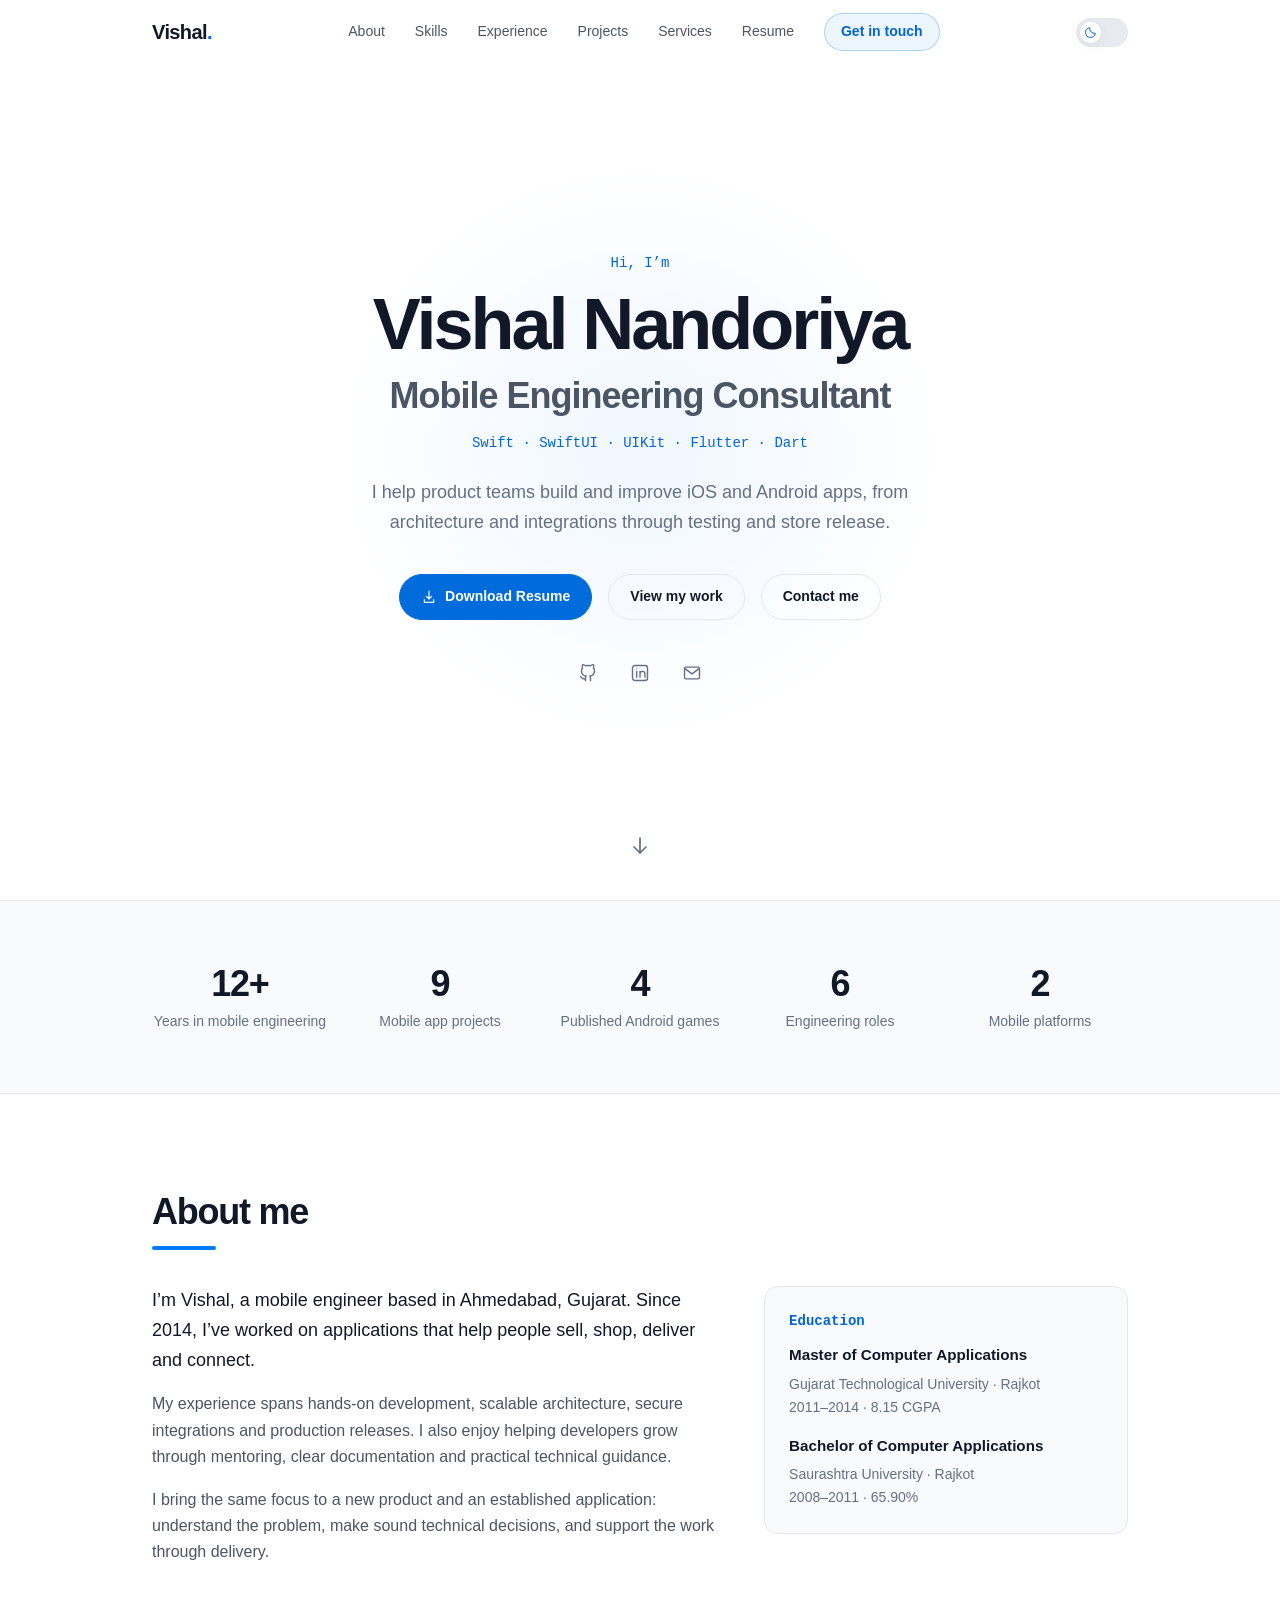
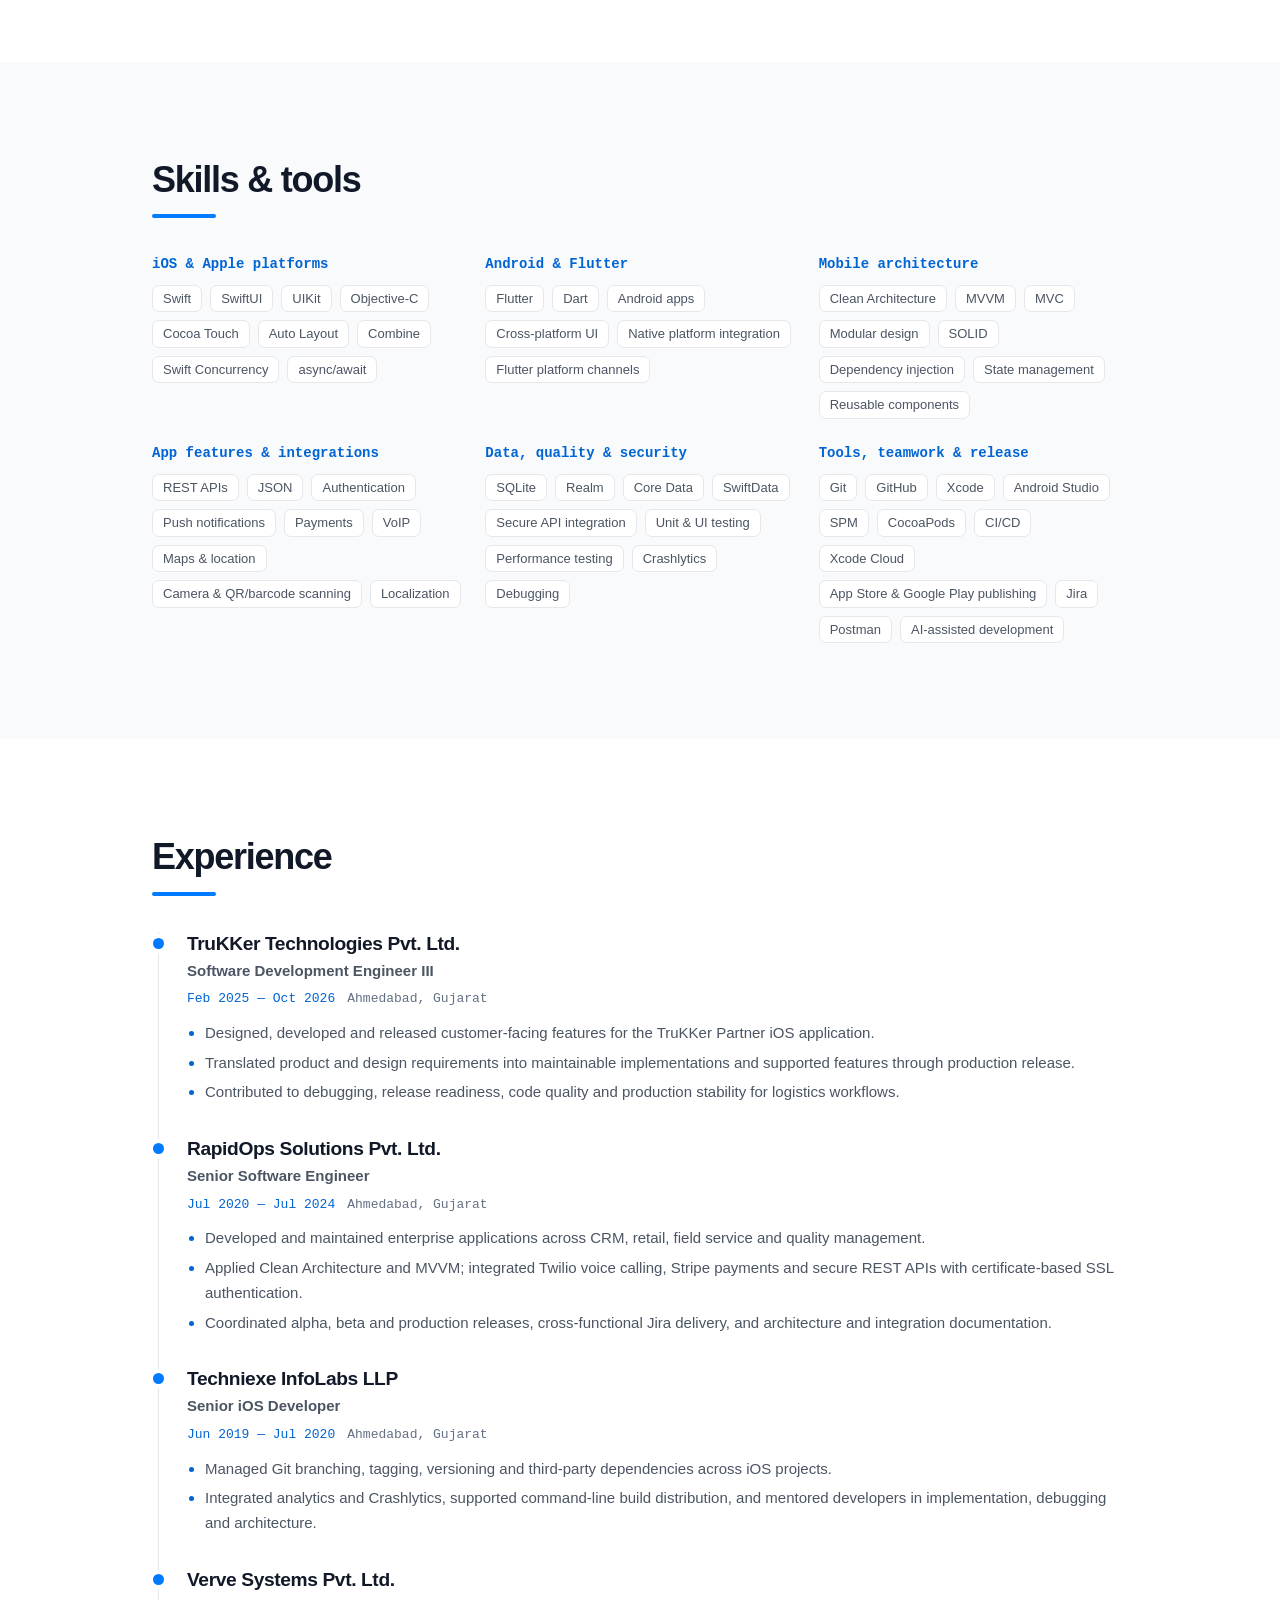
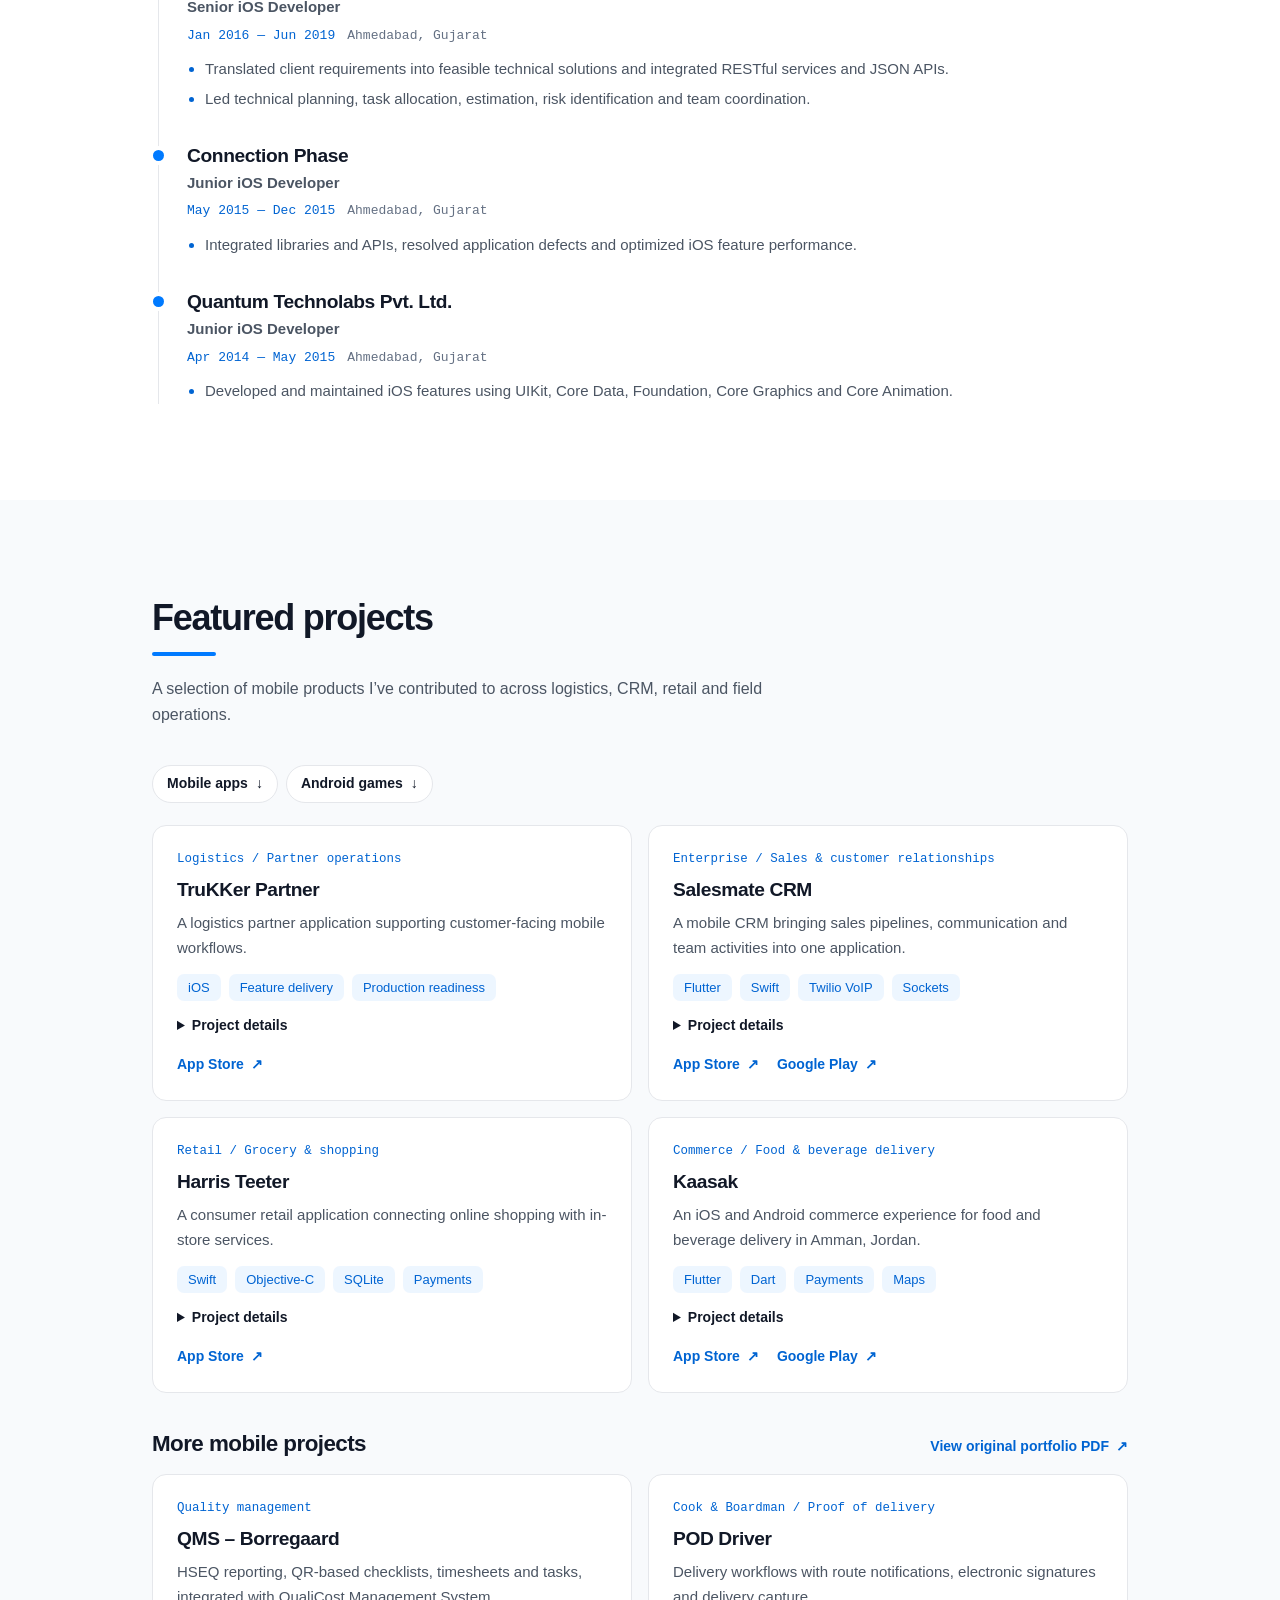
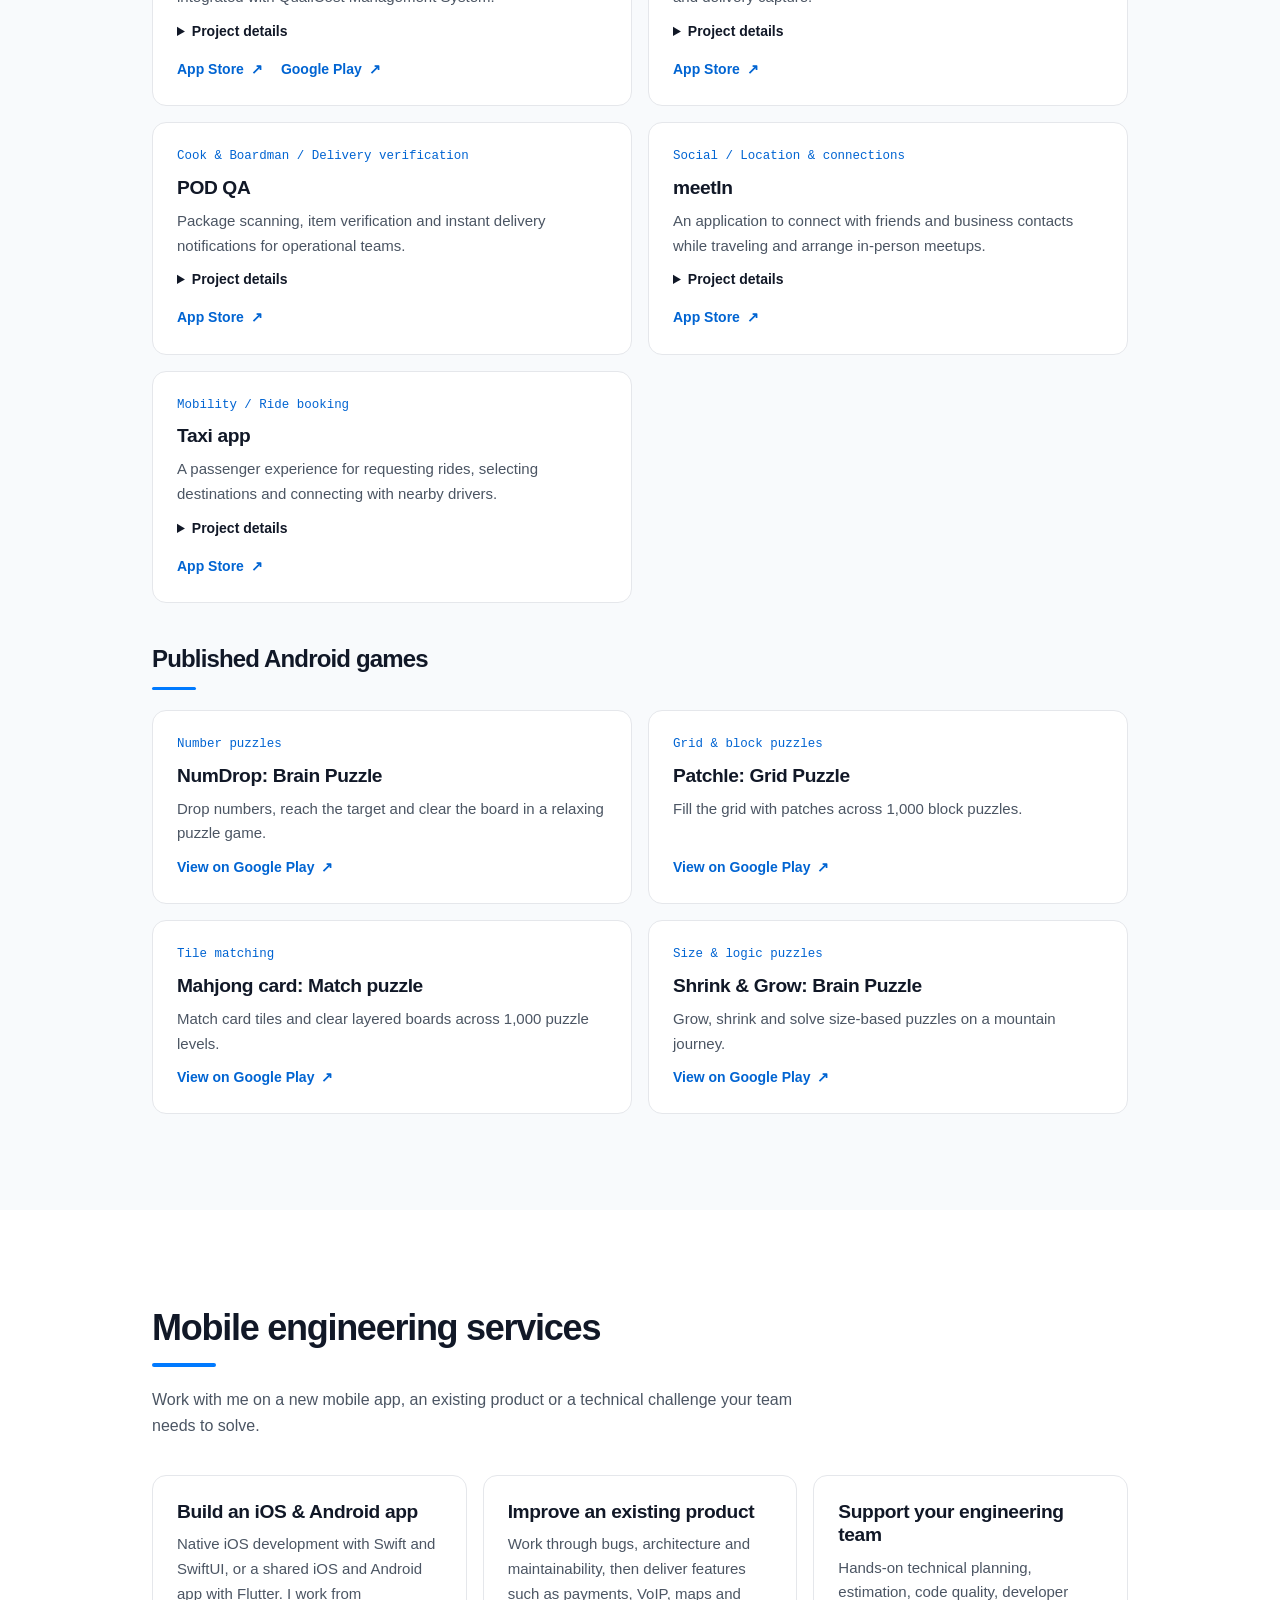
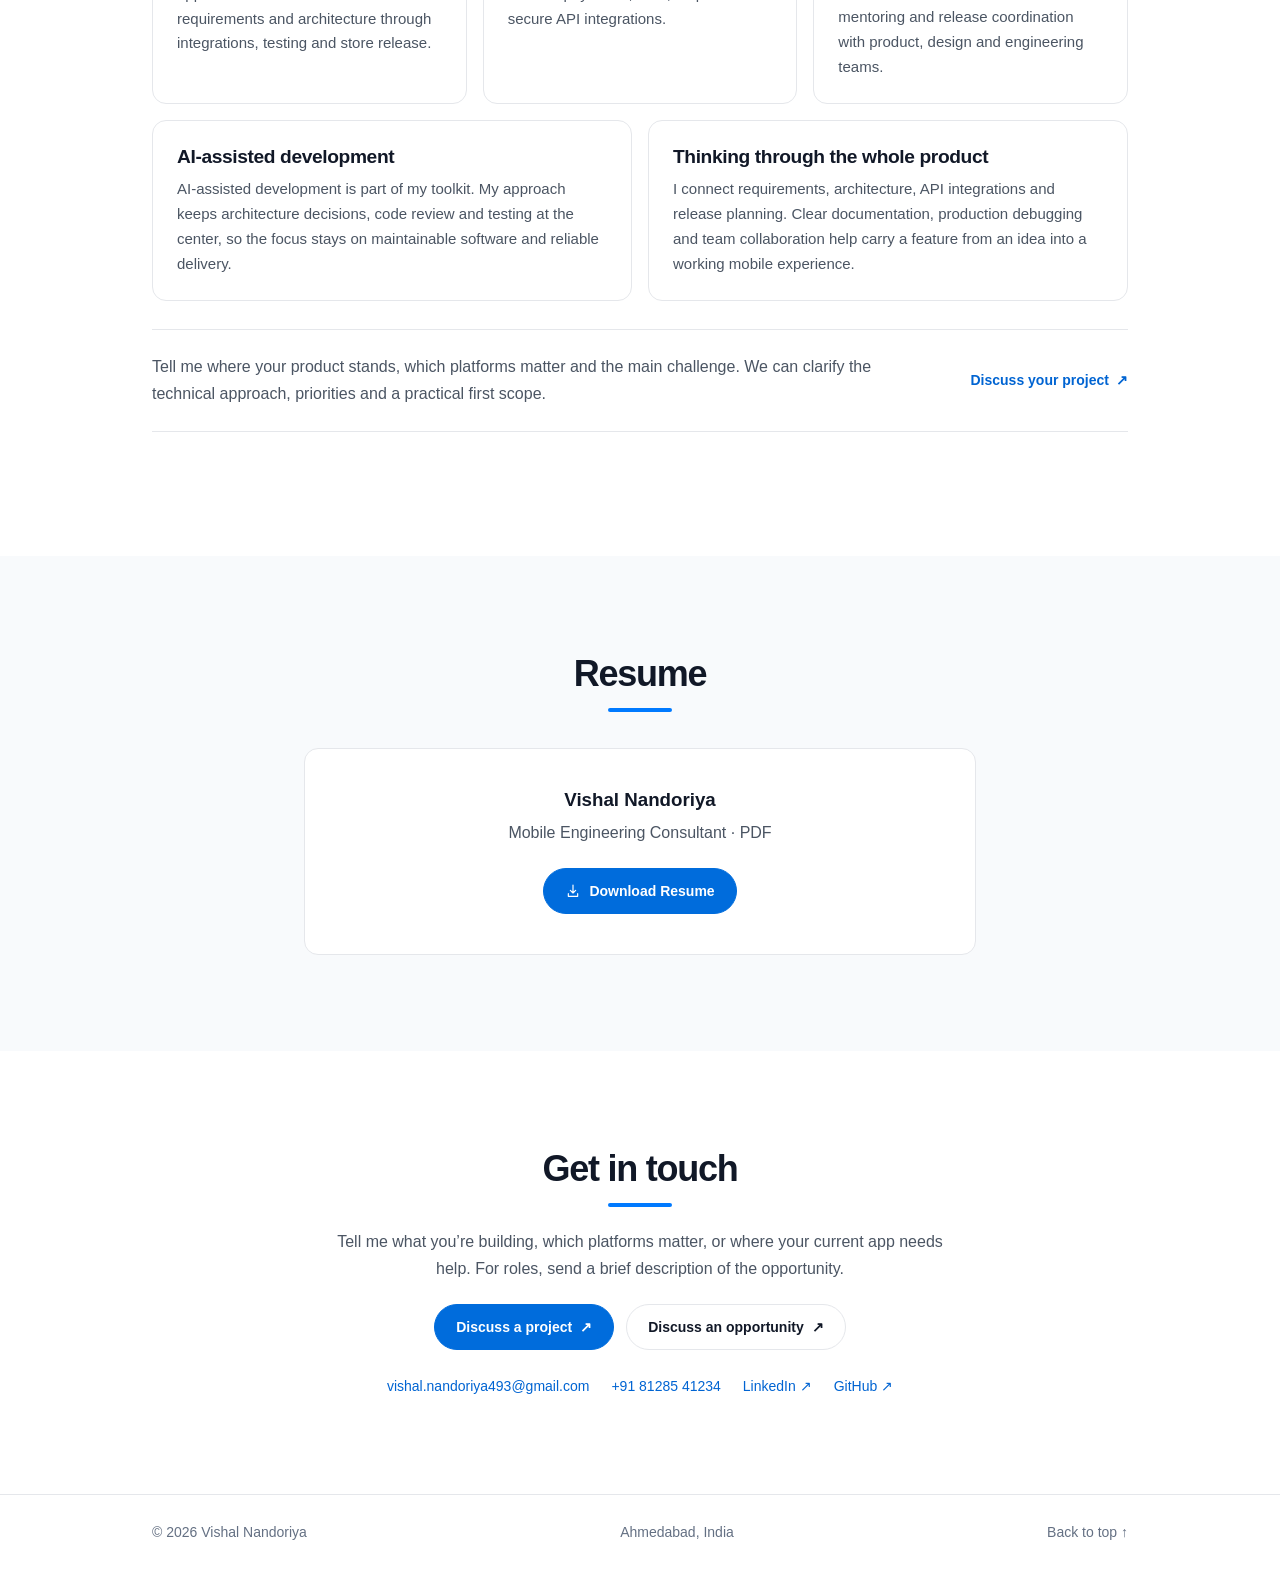
==== commit d8f4ebe1: "Add files via upload" ====
--- a/index.html
+++ b/index.html
@@ -1,28 +1,203 @@
 <!doctype html>
 <html lang="en">
 <head>
-  <meta charset="utf-8"><meta name="viewport" content="width=device-width, initial-scale=1">
-  <title>Vishal Nandoriya — Mobile Engineering Consultant | iOS, Android & Flutter</title>
+  <meta charset="utf-8">
+  <meta name="viewport" content="width=device-width, initial-scale=1">
+  <title>Vishal Nandoriya — Mobile Engineering Consultant | iOS, Android &amp; Flutter</title>
   <meta name="description" content="Vishal Nandoriya is a Mobile Engineering Consultant in Ahmedabad. Explore iOS and Flutter services, shipped mobile work, 12+ years of experience, and ways to discuss a project or role.">
-  <meta name="theme-color" content="#292722">
+  <meta name="theme-color" content="#ffffff">
   <meta property="og:title" content="Vishal Nandoriya — Mobile Engineering Consultant">
   <meta property="og:description" content="Mobile engineering for iOS and Android. Explore services, shipped work and experience, then get in touch about a project or role.">
-  <meta property="og:type" content="website"><link rel="canonical" href="https://vishalnandoriya.github.io/">
-  <link rel="icon" href="data:image/svg+xml,%3Csvg xmlns='http://www.w3.org/2000/svg' viewBox='0 0 64 64'%3E%3Crect width='64' height='64' rx='16' fill='%23292722'/%3E%3Ctext x='32' y='42' text-anchor='middle' font-family='Arial' font-weight='bold' font-size='28' fill='%23d6a28b'%3EVN%3C/text%3E%3C/svg%3E">
-  <link rel="stylesheet" href="style.css?v=0928-visual-1">
+  <meta property="og:type" content="website">
+  <link rel="canonical" href="https://vishalnandoriya.github.io/">
+  <link rel="icon" href="data:image/svg+xml,%3Csvg xmlns='http://www.w3.org/2000/svg' viewBox='0 0 64 64'%3E%3Crect width='64' height='64' rx='16' fill='%23007aff'/%3E%3Ctext x='32' y='42' text-anchor='middle' font-family='Arial' font-weight='bold' font-size='28' fill='white'%3EVN%3C/text%3E%3C/svg%3E">
+  <script>
+    (() => {
+      let theme;
+      try { theme = localStorage.getItem('portfolio-theme'); } catch {}
+      if (theme !== 'light' && theme !== 'dark') {
+        theme = matchMedia('(prefers-color-scheme: dark)').matches ? 'dark' : 'light';
+      }
+      document.documentElement.dataset.theme = theme;
+      document.querySelector('meta[name="theme-color"]').content = theme === 'dark' ? '#0a0a0a' : '#ffffff';
+    })();
+  </script>
+  <link rel="stylesheet" href="style.css?v=1113-blue">
+  <script src="script.js?v=1113-blue-2" defer></script>
 </head>
 <body>
-<a class="skip" href="#main">Skip to content</a>
-<header><div class="nav wrap"><a class="brand" href="#" aria-label="Vishal Nandoriya home">vn<span>.</span></a><nav aria-label="Main navigation"><a href="#expertise">Services</a><a href="#work">Portfolio</a><a href="#experience">Experience</a><a href="#about">About</a></nav><a class="nav-contact" href="#contact">Let’s talk <span aria-hidden="true">↗</span></a></div></header>
-<main id="main">
-<section class="hero wrap" aria-labelledby="hero-title"><div class="hero-copy"><p class="eyebrow">VISHAL NANDORIYA · MOBILE ENGINEERING CONSULTANT</p><h1 id="hero-title">Mobile engineering.<br><span>From idea to release.</span></h1><p class="intro">I help product teams build and improve iOS and Android apps. With 12+ years in mobile engineering, I bring hands-on native iOS and Flutter experience to architecture, integrations, delivery and store releases.</p><div class="actions"><a class="button primary" href="#contact">Discuss a project <span aria-hidden="true">↗</span></a><a class="button outline" href="#work">View portfolio <span aria-hidden="true">↘</span></a></div><p class="hero-note">Based in Ahmedabad, India · iOS · Android · Flutter</p></div><figure class="hero-visual" aria-label="Illustration of a mobile product moving from planning through release"><div class="visual-halo" aria-hidden="true"></div><div class="demo-phone" aria-hidden="true"><div class="demo-screen"><div class="demo-status"><span>9:41</span><span class="demo-island"></span><span>● ● ●</span></div><div class="demo-header"><span class="demo-logo">vn<span>.</span></span><span>PRODUCT SPACE</span></div><p class="demo-kicker">MOBILE DELIVERY</p><h3>Build with<br>clarity.</h3><p class="demo-subtitle">One clear path from product idea to a reliable release.</p><div class="demo-platforms"><span>iOS</span><span>Android</span><span>Flutter</span></div><div class="demo-steps"><div><b>01</b><span><strong>Plan</strong><small>Architecture & scope</small></span><i>✓</i></div><div><b>02</b><span><strong>Build</strong><small>Features & integrations</small></span><i>↗</i></div><div><b>03</b><span><strong>Release</strong><small>Test & publish</small></span><i>↗</i></div></div><div class="demo-bottom"><span>◎</span><span>▦</span><span>◇</span><span>◉</span></div></div></div><div class="visual-note note-left" aria-hidden="true"><span class="note-icon">✳</span><span><strong>Built for both</strong><small>iOS · Android</small></span></div><div class="visual-note note-right" aria-hidden="true"><span class="note-icon">↗</span><span><strong>Ready to ship</strong><small>From plan to release</small></span></div><figcaption>Illustrative mobile workflow</figcaption></figure></section>
-<div class="stats wrap" aria-label="Career overview"><div><strong>12+</strong><span>Years in mobile engineering</span></div><div><strong>iOS · Android · Flutter</strong><span>Native & cross-platform expertise</span></div><div><strong>End to end</strong><span>Architecture through store release</span></div></div>
-<section class="expertise-section" id="expertise"><div class="wrap section"><div class="section-heading"><div><p class="eyebrow">01 / SERVICES</p><h2>Mobile expertise for<br>your next move.</h2></div><p>Work with me on a new mobile app, an existing product or a technical challenge your team needs to solve.</p></div><div class="services"><article><span class="service-number">01</span><h3>Build an iOS & Android app</h3><p>Native iOS development with Swift and SwiftUI, or a shared iOS and Android app with Flutter. I work from requirements and architecture through integrations, testing and store release.</p></article><article><span class="service-number">02</span><h3>Improve an existing product</h3><p>Work through bugs, architecture and maintainability, then deliver features such as payments, VoIP, maps and secure API integrations.</p></article><article><span class="service-number">03</span><h3>Support your engineering team</h3><p>Hands-on technical planning, estimation, code quality, developer mentoring and release coordination with product, design and engineering teams.</p></article></div><div class="engagement"><div><p class="eyebrow">HOW WE START</p><h3>A useful first conversation.</h3></div><p>Tell me where your product stands, which platforms matter and the main challenge. We can clarify the technical approach, priorities and a practical first scope.</p><a class="text-link" href="#contact">Discuss your project ↗</a></div><div class="engineering-notes"><article><p class="eyebrow">AI-ASSISTED DEVELOPMENT</p><h3>Modern tools. Engineering judgment.</h3><p>AI-assisted development is part of my toolkit. My approach keeps architecture decisions, code review and testing at the center, so the focus stays on maintainable software and reliable delivery.</p></article><article><p class="eyebrow">BEYOND IMPLEMENTATION</p><h3>Thinking through the whole product.</h3><p>I connect requirements, architecture, API integrations and release planning. Clear documentation, production debugging and team collaboration help carry a feature from an idea into a working mobile experience.</p></article></div><div class="toolkit"><h3>The technical toolkit</h3><div class="skills-grid"><div><h4>iOS & Apple platforms</h4><p>Swift · SwiftUI · UIKit · Objective-C · Cocoa Touch · Auto Layout · Combine · Swift Concurrency · async/await · Apple frameworks</p></div><div><h4>Android & Flutter</h4><p>Android apps · Flutter · Dart · Cross-platform UI · Native platform integration · Flutter platform channels · Android Studio · iOS & Android delivery</p></div><div><h4>Mobile architecture</h4><p>Clean Architecture · MVVM · MVC · Modular design · SOLID · Dependency injection · State management · Reusable components</p></div><div><h4>App features & integrations</h4><p>REST APIs · JSON · Authentication · Push notifications · Payments · VoIP · Maps & location · Camera & QR/barcode scanning · Multi-language support</p></div><div><h4>Data, quality & security</h4><p>SQLite · Realm · Core Data · SwiftData · Secure API integration · Unit & UI testing · Performance testing · Crashlytics · Debugging</p></div><div><h4>Tools, teamwork & release</h4><p>Git · GitHub · Xcode · Android Studio · SPM · CocoaPods · CI/CD · Xcode Cloud · App Store & Google Play publishing · Jira · Postman · AI-assisted development</p></div></div></div></div></section>
-<section class="section wrap" id="work"><div class="section-heading"><div><p class="eyebrow">02 / PORTFOLIO</p><h2>Mobile products.<br>Real-world challenges.</h2></div><p>A selection of mobile products I’ve contributed to across logistics, CRM, retail and field operations. Explore the app links and project details below.</p></div><div class="portfolio-jumps" aria-label="Browse portfolio"><a href="#featured-projects"><span>01</span> App projects <span aria-hidden="true">↘</span></a><a href="#games"><span>02</span> Android games <span aria-hidden="true">↘</span></a></div><div class="project-grid" id="featured-projects"></div><div class="more-heading"><h3>More mobile projects</h3><a href="portfolio.pdf" target="_blank" rel="noopener">View original portfolio PDF ↗</a></div><div class="other-projects" id="other-projects"></div><noscript><p>Explore all projects, features and technologies in my <a href="portfolio.pdf">portfolio PDF</a> and <a href="assets/Vishal_Nandoriya_CV.pdf">CV</a>.</p></noscript><div class="games-section" id="games"><div class="section-heading"><div><p class="eyebrow">MORE IN THE PORTFOLIO</p><h3>Published Android games</h3></div><p>Four puzzle games alongside my product and enterprise app work. Explore each on Google Play.</p></div><div class="games-grid">
-<article class="game-card"><div class="game-label"><span>Number puzzles</span><span>01</span></div><h3>NumDrop: Brain Puzzle</h3><p>Drop numbers, reach the target and clear the board in a relaxing puzzle game.</p><a href="https://play.google.com/store/apps/details?id=com.cluvextech.numdrop" target="_blank" rel="noopener" aria-label="NumDrop: Brain Puzzle on Google Play">View on Google Play ↗</a></article><article class="game-card"><div class="game-label"><span>Grid & block puzzles</span><span>02</span></div><h3>Patchle: Grid Puzzle</h3><p>Fill the grid with patches across 1,000 block puzzles.</p><a href="https://play.google.com/store/apps/details?id=com.cluvextech.patchle" target="_blank" rel="noopener" aria-label="Patchle: Grid Puzzle on Google Play">View on Google Play ↗</a></article><article class="game-card"><div class="game-label"><span>Tile matching</span><span>03</span></div><h3>Mahjong card: Match puzzle</h3><p>Match card tiles and clear layered boards across 1,000 puzzle levels.</p><a href="https://play.google.com/store/apps/details?id=com.cluvextech.tilecard" target="_blank" rel="noopener" aria-label="Mahjong card: Match puzzle on Google Play">View on Google Play ↗</a></article><article class="game-card"><div class="game-label"><span>Size & logic puzzles</span><span>04</span></div><h3>Shrink & Grow: Brain Puzzle</h3><p>Grow, shrink and solve size-based puzzles on a mountain journey.</p><a href="https://play.google.com/store/apps/details?id=com.cluvextech.shrinkandgrow" target="_blank" rel="noopener" aria-label="Shrink & Grow: Brain Puzzle on Google Play">View on Google Play ↗</a></article></div></div>
-</section>
-<section class="section wrap" id="experience"><div class="section-heading"><div><p class="eyebrow">03 / EXPERIENCE</p><h2>Experience that<br>goes beyond the code.</h2></div><a class="text-link" href="assets/Vishal_Nandoriya_CV.pdf" download>Get the full CV ↓</a></div><div id="timeline" class="timeline"></div></section>
-<section class="about-section section wrap" id="about"><div><p class="eyebrow">04 / ABOUT</p><h2>Engineer.<br>Collaborator.<br>Problem solver.</h2></div><div class="about-copy"><p class="large-copy">I’m Vishal, a mobile engineer based in Ahmedabad, Gujarat. Since 2014, I’ve worked on applications that help people sell, shop, deliver and connect.</p><p>My experience spans hands-on development, scalable architecture, secure integrations and production releases. I also enjoy helping developers grow through mentoring, clear documentation and practical technical guidance.</p><p>I bring the same focus to a new product and an established application: understand the problem, make sound technical decisions, and support the work through delivery.</p><div class="education"><p class="eyebrow">EDUCATION</p><h3>Master of Computer Applications</h3><p>Gujarat Technological University · Rajkot<br>2011–2014 · 8.15 CGPA</p><h3>Bachelor of Computer Applications</h3><p>Saurashtra University · Rajkot<br>2008–2011 · 65.90%</p></div></div></section>
-<section class="contact-section" id="contact"><div class="wrap section"><p class="eyebrow">05 / LET’S CONNECT</p><h2>Have a role in mind?<br>A product to build?<br><span>Let’s talk.</span></h2><p>Tell me what you’re building, which platforms matter, or where your current app needs help. For roles, send a brief description of the opportunity.</p><div class="actions"><a class="button primary" href="mailto:vishal.nandoriya493@gmail.com?subject=Let%E2%80%99s%20discuss%20a%20mobile%20project">Discuss a project ↗</a><a class="button light-outline" href="mailto:vishal.nandoriya493@gmail.com?subject=Mobile%20engineering%20opportunity">Discuss an opportunity ↗</a></div><div class="contact-links"><a href="mailto:vishal.nandoriya493@gmail.com">vishal.nandoriya493@gmail.com</a><a href="tel:+918128541234">+91 81285 41234</a><a href="https://www.linkedin.com/in/vishalnandoriya" target="_blank" rel="noopener">LinkedIn ↗</a><a href="https://github.com/VishalNandoriya" target="_blank" rel="noopener">GitHub ↗</a></div></div></section>
-</main><footer class="wrap"><span>© <span id="year">2026</span> Vishal Nandoriya</span><span>Ahmedabad, India</span><a href="#">Back to top ↑</a></footer><script src="script.js?v=0928-visual-1"></script>
-</body></html>
+  <a class="skip" href="#main">Skip to content</a>
+  <header class="site-header">
+    <div class="nav wrap">
+      <a class="brand" href="#home" aria-label="Vishal Nandoriya home">Vishal<span>.</span></a>
+      <button class="menu-toggle" type="button" aria-label="Navigation menu" aria-controls="site-navigation" aria-expanded="false" hidden>
+        <svg width="22" height="22" viewBox="0 0 24 24" fill="none" stroke="currentColor" stroke-width="1.75" stroke-linecap="round" aria-hidden="true"><path d="M4 6h16M4 12h16M4 18h16"/></svg>
+      </button>
+      <nav id="site-navigation" class="site-nav" aria-label="Main navigation">
+        <a href="#about">About</a>
+        <a href="#skills">Skills</a>
+        <a href="#experience">Experience</a>
+        <a href="#work">Projects</a>
+        <a href="#expertise">Services</a>
+        <a href="#resume">Resume</a>
+        <a class="nav-contact" href="#contact">Get in touch</a>
+      </nav>
+      <button class="theme-toggle" type="button" data-theme-toggle aria-label="Switch to dark mode" hidden>
+        <span class="theme-knob" aria-hidden="true">
+          <svg class="theme-sun" data-theme-icon="sun" width="14" height="14" viewBox="0 0 24 24" fill="none" stroke="currentColor" stroke-width="1.8" stroke-linecap="round"><circle cx="12" cy="12" r="4"/><path d="M12 2v2m0 16v2M4.93 4.93l1.42 1.42m11.3 11.3 1.42 1.42M2 12h2m16 0h2M4.93 19.07l1.42-1.42m11.3-11.3 1.42-1.42"/></svg>
+          <svg class="theme-moon" data-theme-icon="moon" width="14" height="14" viewBox="0 0 24 24" fill="none" stroke="currentColor" stroke-width="1.8" stroke-linejoin="round"><path d="M20.9 13.4A9 9 0 0 1 10.6 3.1 9 9 0 1 0 20.9 13.4Z"/></svg>
+        </span>
+        <span class="sr-only" data-theme-label>Switch to dark mode</span>
+      </button>
+    </div>
+  </header>
+
+  <main id="main">
+    <section id="home" class="hero" aria-labelledby="hero-title">
+      <div class="hero-copy wrap">
+        <p class="eyebrow">Hi, I’m</p>
+        <h1 id="hero-title" class="hero-name">Vishal Nandoriya</h1>
+        <p class="hero-role">Mobile Engineering Consultant</p>
+        <p class="hero-stack">Swift · SwiftUI · UIKit · Flutter · Dart</p>
+        <p class="intro">I help product teams build and improve iOS and Android apps, from architecture and integrations through testing and store release.</p>
+        <div class="actions">
+          <a class="button primary" href="assets/Vishal_Nandoriya_CV.pdf" download><svg width="17" height="17" viewBox="0 0 24 24" fill="none" stroke="currentColor" stroke-width="1.75" stroke-linecap="round" stroke-linejoin="round" aria-hidden="true"><path d="M12 3v12m-4-4 4 4 4-4M5 16v4h14v-4"/></svg>Download Resume</a>
+          <a class="button outline" href="#work">View my work</a>
+          <a class="button outline" href="#contact">Contact me</a>
+        </div>
+        <div class="social-links" aria-label="Social and contact links">
+          <a href="https://github.com/VishalNandoriya" target="_blank" rel="noopener" aria-label="GitHub"><svg width="21" height="21" viewBox="0 0 24 24" fill="none" stroke="currentColor" stroke-width="1.65" stroke-linecap="round" stroke-linejoin="round" aria-hidden="true"><path d="M9 19c-4.3 1.3-4.3-2.2-6-2.7m12 5v-3.4a3 3 0 0 0-.8-2.3c2.7-.3 5.6-1.3 5.6-6A4.7 4.7 0 0 0 18.5 6 4.4 4.4 0 0 0 18.4 2S17.4 1.7 15 3.3a13.4 13.4 0 0 0-6 0C6.6 1.7 5.6 2 5.6 2a4.4 4.4 0 0 0-.1 4 4.7 4.7 0 0 0-1.3 3.6c0 4.7 2.9 5.7 5.6 6a3 3 0 0 0-.8 2.3v3.4"/></svg></a>
+          <a href="https://www.linkedin.com/in/vishalnandoriya" target="_blank" rel="noopener" aria-label="LinkedIn"><svg width="21" height="21" viewBox="0 0 24 24" fill="none" stroke="currentColor" stroke-width="1.65" stroke-linecap="round" stroke-linejoin="round" aria-hidden="true"><rect x="3" y="3" width="18" height="18" rx="3"/><path d="M8 10v7m0-10v.02M12 17v-7m0 3a3 3 0 0 1 6 0v4"/></svg></a>
+          <a href="mailto:vishal.nandoriya493@gmail.com" aria-label="Email"><svg width="21" height="21" viewBox="0 0 24 24" fill="none" stroke="currentColor" stroke-width="1.65" stroke-linecap="round" stroke-linejoin="round" aria-hidden="true"><rect x="3" y="5" width="18" height="14" rx="2"/><path d="m4 7 8 6 8-6"/></svg></a>
+        </div>
+      </div>
+      <a class="scroll-cue" href="#about" aria-label="Scroll to About"><svg width="24" height="24" viewBox="0 0 24 24" fill="none" stroke="currentColor" stroke-width="1.75" stroke-linecap="round" stroke-linejoin="round" aria-hidden="true"><path d="M12 4v15m-6-6 6 6 6-6"/></svg></a>
+    </section>
+
+    <div class="stats-band">
+      <div class="stats wrap" aria-label="Career overview">
+        <div><strong>12+</strong><span>Years in mobile engineering</span></div>
+        <div><strong>9</strong><span>Mobile app projects</span></div>
+        <div><strong>4</strong><span>Published Android games</span></div>
+        <div><strong>6</strong><span>Engineering roles</span></div>
+        <div><strong>2</strong><span>Mobile platforms</span></div>
+      </div>
+    </div>
+
+    <section class="section wrap" id="about">
+      <div class="section-heading"><h2>About me</h2></div>
+      <div class="about-grid">
+        <div class="about-copy">
+          <p class="large-copy">I’m Vishal, a mobile engineer based in Ahmedabad, Gujarat. Since 2014, I’ve worked on applications that help people sell, shop, deliver and connect.</p>
+          <p>My experience spans hands-on development, scalable architecture, secure integrations and production releases. I also enjoy helping developers grow through mentoring, clear documentation and practical technical guidance.</p>
+          <p>I bring the same focus to a new product and an established application: understand the problem, make sound technical decisions, and support the work through delivery.</p>
+        </div>
+        <div class="education">
+          <h3>Education</h3>
+          <h4>Master of Computer Applications</h4>
+          <p>Gujarat Technological University · Rajkot<br>2011–2014 · 8.15 CGPA</p>
+          <h4>Bachelor of Computer Applications</h4>
+          <p>Saurashtra University · Rajkot<br>2008–2011 · 65.90%</p>
+        </div>
+      </div>
+    </section>
+
+    <section class="section-alt" id="skills">
+      <div class="section wrap">
+        <div class="section-heading"><h2>Skills &amp; tools</h2></div>
+        <div class="skills-grid">
+          <article><h3>iOS &amp; Apple platforms</h3><div class="tags"><span>Swift</span><span>SwiftUI</span><span>UIKit</span><span>Objective-C</span><span>Cocoa Touch</span><span>Auto Layout</span><span>Combine</span><span>Swift Concurrency</span><span>async/await</span></div></article>
+          <article><h3>Android &amp; Flutter</h3><div class="tags"><span>Flutter</span><span>Dart</span><span>Android apps</span><span>Cross-platform UI</span><span>Native platform integration</span><span>Flutter platform channels</span></div></article>
+          <article><h3>Mobile architecture</h3><div class="tags"><span>Clean Architecture</span><span>MVVM</span><span>MVC</span><span>Modular design</span><span>SOLID</span><span>Dependency injection</span><span>State management</span><span>Reusable components</span></div></article>
+          <article><h3>App features &amp; integrations</h3><div class="tags"><span>REST APIs</span><span>JSON</span><span>Authentication</span><span>Push notifications</span><span>Payments</span><span>VoIP</span><span>Maps &amp; location</span><span>Camera &amp; QR/barcode scanning</span><span>Localization</span></div></article>
+          <article><h3>Data, quality &amp; security</h3><div class="tags"><span>SQLite</span><span>Realm</span><span>Core Data</span><span>SwiftData</span><span>Secure API integration</span><span>Unit &amp; UI testing</span><span>Performance testing</span><span>Crashlytics</span><span>Debugging</span></div></article>
+          <article><h3>Tools, teamwork &amp; release</h3><div class="tags"><span>Git</span><span>GitHub</span><span>Xcode</span><span>Android Studio</span><span>SPM</span><span>CocoaPods</span><span>CI/CD</span><span>Xcode Cloud</span><span>App Store &amp; Google Play publishing</span><span>Jira</span><span>Postman</span><span>AI-assisted development</span></div></article>
+        </div>
+      </div>
+    </section>
+
+    <section class="section wrap" id="experience">
+      <div class="section-heading"><h2>Experience</h2></div>
+      <div id="timeline" class="timeline"></div>
+    </section>
+
+    <section class="section-alt" id="work">
+      <div class="section wrap">
+        <div class="section-heading">
+          <h2>Featured projects</h2>
+          <p>A selection of mobile products I’ve contributed to across logistics, CRM, retail and field operations.</p>
+        </div>
+        <nav class="portfolio-jumps" aria-label="Browse portfolio">
+          <a href="#featured-projects">Mobile apps <span aria-hidden="true">↓</span></a>
+          <a href="#games">Android games <span aria-hidden="true">↓</span></a>
+        </nav>
+        <div class="project-grid" id="featured-projects"></div>
+        <div class="more-heading"><h3>More mobile projects</h3><a class="text-link" href="portfolio.pdf" target="_blank" rel="noopener">View original portfolio PDF <span aria-hidden="true">↗</span></a></div>
+        <div class="project-grid" id="other-projects"></div>
+        <noscript><p>Explore the projects and experience in my <a href="portfolio.pdf">portfolio PDF</a> and <a href="assets/Vishal_Nandoriya_CV.pdf">CV</a>.</p></noscript>
+        <section class="games-section" id="games">
+          <div class="section-heading"><h2>Published Android games</h2></div>
+          <div class="games-grid">
+            <article class="game-card"><p class="project-category">Number puzzles</p><h3>NumDrop: Brain Puzzle</h3><p>Drop numbers, reach the target and clear the board in a relaxing puzzle game.</p><a href="https://play.google.com/store/apps/details?id=com.cluvextech.numdrop" target="_blank" rel="noopener" aria-label="NumDrop: Brain Puzzle on Google Play">View on Google Play <span aria-hidden="true">↗</span></a></article>
+            <article class="game-card"><p class="project-category">Grid &amp; block puzzles</p><h3>Patchle: Grid Puzzle</h3><p>Fill the grid with patches across 1,000 block puzzles.</p><a href="https://play.google.com/store/apps/details?id=com.cluvextech.patchle" target="_blank" rel="noopener" aria-label="Patchle: Grid Puzzle on Google Play">View on Google Play <span aria-hidden="true">↗</span></a></article>
+            <article class="game-card"><p class="project-category">Tile matching</p><h3>Mahjong card: Match puzzle</h3><p>Match card tiles and clear layered boards across 1,000 puzzle levels.</p><a href="https://play.google.com/store/apps/details?id=com.cluvextech.tilecard" target="_blank" rel="noopener" aria-label="Mahjong card: Match puzzle on Google Play">View on Google Play <span aria-hidden="true">↗</span></a></article>
+            <article class="game-card"><p class="project-category">Size &amp; logic puzzles</p><h3>Shrink &amp; Grow: Brain Puzzle</h3><p>Grow, shrink and solve size-based puzzles on a mountain journey.</p><a href="https://play.google.com/store/apps/details?id=com.cluvextech.shrinkandgrow" target="_blank" rel="noopener" aria-label="Shrink &amp; Grow: Brain Puzzle on Google Play">View on Google Play <span aria-hidden="true">↗</span></a></article>
+          </div>
+        </section>
+      </div>
+    </section>
+
+    <section class="section wrap" id="expertise">
+      <div class="section-heading">
+        <h2>Mobile engineering services</h2>
+        <p>Work with me on a new mobile app, an existing product or a technical challenge your team needs to solve.</p>
+      </div>
+      <div class="services">
+        <article><h3>Build an iOS &amp; Android app</h3><p>Native iOS development with Swift and SwiftUI, or a shared iOS and Android app with Flutter. I work from requirements and architecture through integrations, testing and store release.</p></article>
+        <article><h3>Improve an existing product</h3><p>Work through bugs, architecture and maintainability, then deliver features such as payments, VoIP, maps and secure API integrations.</p></article>
+        <article><h3>Support your engineering team</h3><p>Hands-on technical planning, estimation, code quality, developer mentoring and release coordination with product, design and engineering teams.</p></article>
+      </div>
+      <div class="engineering-notes">
+        <article><h3>AI-assisted development</h3><p>AI-assisted development is part of my toolkit. My approach keeps architecture decisions, code review and testing at the center, so the focus stays on maintainable software and reliable delivery.</p></article>
+        <article><h3>Thinking through the whole product</h3><p>I connect requirements, architecture, API integrations and release planning. Clear documentation, production debugging and team collaboration help carry a feature from an idea into a working mobile experience.</p></article>
+      </div>
+      <div class="engagement">
+        <p>Tell me where your product stands, which platforms matter and the main challenge. We can clarify the technical approach, priorities and a practical first scope.</p>
+        <a class="text-link" href="#contact">Discuss your project <span aria-hidden="true">↗</span></a>
+      </div>
+    </section>
+
+    <section class="resume-section section-alt" id="resume">
+      <div class="section wrap">
+        <div class="section-heading"><h2>Resume</h2></div>
+        <div class="resume-card">
+          <h3>Vishal Nandoriya</h3>
+          <p>Mobile Engineering Consultant · PDF</p>
+          <a class="button primary" href="assets/Vishal_Nandoriya_CV.pdf" download><svg width="17" height="17" viewBox="0 0 24 24" fill="none" stroke="currentColor" stroke-width="1.75" stroke-linecap="round" stroke-linejoin="round" aria-hidden="true"><path d="M12 3v12m-4-4 4 4 4-4M5 16v4h14v-4"/></svg>Download Resume</a>
+        </div>
+      </div>
+    </section>
+
+    <section class="contact-section" id="contact">
+      <div class="section wrap">
+        <div class="section-heading"><h2>Get in touch</h2></div>
+        <p>Tell me what you’re building, which platforms matter, or where your current app needs help. For roles, send a brief description of the opportunity.</p>
+        <div class="actions">
+          <a class="button primary" href="mailto:vishal.nandoriya493@gmail.com?subject=Let%E2%80%99s%20discuss%20a%20mobile%20project">Discuss a project <span aria-hidden="true">↗</span></a>
+          <a class="button outline" href="mailto:vishal.nandoriya493@gmail.com?subject=Mobile%20engineering%20opportunity">Discuss an opportunity <span aria-hidden="true">↗</span></a>
+        </div>
+        <div class="contact-links">
+          <a href="mailto:vishal.nandoriya493@gmail.com">vishal.nandoriya493@gmail.com</a>
+          <a href="tel:+918128541234">+91 81285 41234</a>
+          <a href="https://www.linkedin.com/in/vishalnandoriya" target="_blank" rel="noopener">LinkedIn <span aria-hidden="true">↗</span></a>
+          <a href="https://github.com/VishalNandoriya" target="_blank" rel="noopener">GitHub <span aria-hidden="true">↗</span></a>
+        </div>
+      </div>
+    </section>
+  </main>
+
+  <footer class="site-footer">
+    <div class="wrap"><span>© <span id="year">2026</span> Vishal Nandoriya</span><span>Ahmedabad, India</span><a href="#home">Back to top <span aria-hidden="true">↑</span></a></div>
+  </footer>
+</body>
+</html>
--- a/style.css
+++ b/style.css
@@ -1,92 +1,728 @@
-@import url('https://fonts.googleapis.com/css2?family=DM+Sans:wght@400;500;600;700&family=Manrope:wght@400;500;600;700;800&display=swap');
-:root{--ink:#292722;--muted:#68635b;--paper:#faf9f5;--line:#dedbd2;--lime:#d6a28b;--blue:#a44f36}*{box-sizing:border-box}html{scroll-behavior:auto;scroll-padding-top:100px}body{margin:0;background:var(--paper);color:var(--ink);font-family:'DM Sans',sans-serif;font-size:16px;line-height:1.65}a{color:inherit;text-decoration:none}a:hover{text-decoration:underline;text-underline-offset:5px}button,a{-webkit-tap-highlight-color:transparent}a:focus-visible,summary:focus-visible{outline:3px solid var(--blue);outline-offset:6px}.wrap{width:min(1180px,calc(100% - 80px));margin:auto}.skip{position:fixed;top:-100px;left:12px;padding:12px;background:var(--lime);z-index:20}.skip:focus{top:10px}header{border-bottom:1px solid var(--line);background:rgba(250,249,245,.97);position:sticky;top:0;z-index:10}.nav{display:flex;align-items:center;justify-content:space-between;height:88px}.brand{font-size:40px;line-height:1;font-weight:800;letter-spacing:-4px}.brand span{color:var(--blue)}nav{display:flex;gap:32px;font-size:14px;font-weight:600}.nav-contact{font-size:14px;border-bottom:1px solid var(--ink);padding-bottom:5px}.nav-contact span{margin-left:15px}.hero{display:grid;grid-template-columns:1.35fr 1fr;gap:70px;padding-top:76px;padding-bottom:66px;align-items:center}.eyebrow{font-size:12px;font-weight:700;letter-spacing:2px;margin:0 0 24px}h1,h2,h3,h4{font-family:Manrope,sans-serif;line-height:1.15;margin:0;font-weight:700}h1{font-size:clamp(42px,4.7vw,67px);letter-spacing:-3.3px}h1 span{color:var(--blue)}.intro{font-size:18px;max-width:510px;color:var(--muted);margin:26px 0 30px}.actions{display:flex;gap:12px;flex-wrap:wrap}.button{padding:14px 20px;border-radius:5px;font-size:14px;font-weight:700;display:inline-flex;align-items:center;justify-content:center;gap:24px;min-height:50px;transition:transform .2s,background .2s}.button:hover{transform:translateY(-2px);text-decoration:none}.primary{background:var(--lime);color:var(--ink);border:1px solid var(--lime)}.outline{border:1px solid var(--ink)}.hero-note{font-size:12px;color:var(--muted);margin:24px 0 0}.portrait-panel{background:#e5eaf0;border-radius:8px;overflow:hidden;position:relative}.portrait-top{display:flex;justify-content:space-between;margin:24px 26px;font-size:11px;letter-spacing:2px}.portrait-panel img{display:block;width:100%;height:auto;aspect-ratio:1;object-fit:contain;mix-blend-mode:multiply}.portrait-caption{background:var(--ink);color:white;padding:24px 26px;display:flex;justify-content:space-between;align-items:end;gap:12px}.portrait-caption strong{font-family:Manrope;font-size:19px;line-height:1.4}.portrait-caption span{color:#d2cdc3;font-size:12px;max-width:100px}.stats{display:grid;grid-template-columns:repeat(3,1fr);padding:28px 0 34px;border-top:1px solid var(--line);border-bottom:1px solid var(--line);gap:30px}.stats div{display:flex;flex-direction:column;gap:2px}.stats div+div{border-left:1px solid var(--line);padding-left:45px}.stats strong{font-family:Manrope;font-size:29px;letter-spacing:-1px}.stats span{font-size:14px;color:var(--muted)}.section{padding-top:100px;padding-bottom:100px}.section-heading{display:flex;justify-content:space-between;gap:55px;align-items:end;margin-bottom:42px}h2{font-size:clamp(32px,3.4vw,46px);letter-spacing:-1.8px}.section-heading>p{max-width:370px;margin:0;color:var(--muted)}.project-grid{display:grid;grid-template-columns:1fr 1fr;gap:24px}.project{border:1px solid var(--line);background:white;border-radius:8px;overflow:hidden}.project-banner{padding:30px;min-height:160px;display:flex;flex-direction:column;justify-content:space-between;background:var(--project-bg);color:var(--project-color)}.project-banner span{font-size:12px;letter-spacing:1.5px;text-transform:uppercase}.project-banner h3{font-size:35px;letter-spacing:-1px}.project-body{padding:28px}.project-body>p{color:var(--muted);margin:0 0 18px}.tags{display:flex;flex-wrap:wrap;gap:7px;margin:20px 0}.tags span{font-size:12px;background:#eeece5;border-radius:4px;padding:4px 9px}.project-links{display:flex;gap:22px;font-size:14px;font-weight:600;margin-top:20px}.project details{border-top:1px solid var(--line);padding-top:15px}summary{cursor:pointer;font-size:14px;font-weight:600}details p{font-size:14px;color:var(--muted);margin-bottom:0}.more-heading{display:flex;align-items:center;justify-content:space-between;gap:20px;margin:48px 0 20px}.more-heading h3{font-size:22px}.more-heading a,.text-link{font-size:14px;text-decoration:underline;text-underline-offset:5px}.other-project{display:grid;grid-template-columns:240px 1fr 150px;gap:25px;border-top:1px solid var(--line);padding:24px 0;align-items:start}.other-project h3{font-size:19px;margin-bottom:7px}.other-project p{margin:0;color:var(--muted);font-size:14px}.other-project .project-links{margin:0;flex-direction:column;gap:7px}.other-project small{font-size:12px;color:var(--muted)}.other-project details{margin-top:10px}.expertise-section{background:var(--ink);color:#fff}.expertise-section .eyebrow{color:var(--lime)}.expertise-section .section-heading>p,.services p,.skills-grid p{color:#d2cdc3}.services{display:grid;grid-template-columns:repeat(3,1fr);gap:40px;margin:50px 0 65px}.service-number{font-size:14px;color:var(--lime);display:block;margin-bottom:28px}.services h3{font-size:24px;max-width:220px}.services p{margin-bottom:0;font-size:16px}.toolkit{border-top:1px solid #514c43;padding-top:40px}.toolkit>h3{font-size:25px}.skills-grid{display:grid;grid-template-columns:repeat(3,1fr);gap:28px 40px;margin-top:30px}.skills-grid h4{font-size:16px}.skills-grid p{font-size:14px;margin-bottom:0}.timeline-row{display:grid;grid-template-columns:230px 1fr;gap:45px;border-top:1px solid var(--line);padding:30px 0}.timeline-date{font-size:14px;color:var(--muted)}.timeline-date span{display:block;font-size:12px;margin-top:5px}.timeline-row h3{font-size:22px;margin-bottom:6px}.company{font-weight:600;color:var(--blue);margin:0 0 15px}.timeline-row ul{padding-left:20px;color:var(--muted);margin:0;font-size:15px}.timeline-row li+li{margin-top:7px}.about-section{display:grid;grid-template-columns:1fr 1.2fr;gap:90px;border-top:1px solid var(--line)}.about-copy p{color:var(--muted)}.about-copy .large-copy{font-size:23px;line-height:1.55;color:var(--ink);margin-top:0}.education{margin-top:40px;padding-top:30px;border-top:1px solid var(--line)}.education h3{font-size:18px}.education p:not(.eyebrow){font-size:14px}.education h3:not(:first-of-type){margin-top:25px}.contact-section{background:var(--ink);color:white}.contact-section h2{font-size:clamp(40px,5.4vw,70px);letter-spacing:-2.5px}.contact-section h2 span{color:var(--lime)}.contact-section p:not(.eyebrow){color:#d2cdc3;max-width:520px;margin:25px 0}.contact-section .eyebrow{color:var(--lime)}.light-outline{border:1px solid #9b9284}.contact-links{display:flex;gap:28px;flex-wrap:wrap;margin-top:45px;font-size:14px}.contact-links a:first-child{overflow-wrap:anywhere}footer{display:flex;justify-content:space-between;gap:15px;padding-top:25px;padding-bottom:25px;font-size:12px;color:var(--muted)}
-@media(min-width:1500px){.hero{padding-top:95px;padding-bottom:85px}}@media(max-width:900px){.wrap{width:calc(100% - 48px)}.hero{gap:30px}h1{font-size:46px;letter-spacing:-2px}.portrait-caption{flex-direction:column;align-items:start}.portrait-caption span{max-width:none}.section-heading{gap:30px}.other-project{grid-template-columns:180px 1fr}.other-project .project-links{grid-column:2;flex-direction:row}.services{gap:24px}.skills-grid{grid-template-columns:1fr 1fr}.timeline-row{grid-template-columns:180px 1fr;gap:25px}.about-section{gap:45px}.stats div+div{padding-left:25px}.stats strong{font-size:25px}}
-@media(max-width:640px){.wrap{width:calc(100% - 40px)}.nav{height:72px;flex-wrap:wrap}.brand{font-size:34px}nav{gap:16px;font-size:12px}.nav-contact{display:none}.hero{grid-template-columns:1fr;padding-top:44px;padding-bottom:35px;gap:35px}h1{font-size:48px;letter-spacing:-2.5px}.eyebrow{font-size:11px;letter-spacing:1.5px;margin-bottom:20px}.intro{font-size:17px}.hero-note{font-size:12px}.portrait-panel{max-width:380px;width:100%;margin:auto}.portrait-panel img{max-height:310px;object-fit:contain}.portrait-caption{flex-direction:row;align-items:center}.portrait-caption strong{font-size:17px}.portrait-caption span{max-width:100px}.stats{gap:18px;padding:24px 0}.stats strong{font-size:19px;letter-spacing:-.6px}.stats span{font-size:12px}.stats div+div{padding-left:12px}.section{padding-top:65px;padding-bottom:65px}.section-heading{display:block;margin-bottom:28px}.section-heading>p{margin-top:22px}.section-heading>.text-link{display:inline-block;margin-top:22px}h2{font-size:35px}.project-grid{grid-template-columns:1fr}.project-banner{min-height:145px;padding:25px}.project-body{padding:24px}.project-banner h3{font-size:31px}.more-heading{align-items:start;flex-direction:column}.other-project{grid-template-columns:1fr;gap:12px}.other-project .project-links{grid-column:auto}.services{grid-template-columns:1fr;gap:30px;margin:35px 0 45px}.services article{border-top:1px solid #514c43;padding-top:25px}.service-number{margin-bottom:15px}.services h3{max-width:none;font-size:23px}.skills-grid{grid-template-columns:1fr;gap:23px}.timeline-row{grid-template-columns:1fr;gap:15px;padding:25px 0}.timeline-date span{display:inline;margin-left:8px}.timeline-row h3{font-size:21px}.about-section{grid-template-columns:1fr;gap:28px}.about-copy .large-copy{font-size:21px}.contact-section h2{font-size:45px}.contact-links{flex-direction:column;gap:15px}footer{flex-wrap:wrap}footer span:nth-child(2){display:none}}
-@media(prefers-reduced-motion:reduce){html{scroll-behavior:auto}.button{transition:none}}@media print{header,.actions,.contact-section,footer,.portrait-panel{display:none}.wrap{width:100%}.section,.hero{padding:25px 0}.hero{display:block}.expertise-section{background:white;color:black}.services p,.skills-grid p{color:#333}.project,.timeline-row{break-inside:avoid}details{display:block}}
-
-/* Warm editorial palette and typography, inspired by Claude. */
-h1,h2{font-family:Georgia,'Times New Roman',serif;font-weight:400;letter-spacing:-2px}h1{font-size:clamp(48px,6.8vw,88px);line-height:1.06}h1 span{display:block;margin-top:8px}.hero{display:block;padding-top:96px;padding-bottom:80px}.hero-copy{max-width:1000px}.intro{max-width:650px;font-size:20px;margin-top:30px}.hero-note{font-size:14px}.primary{background:#ae5138;border-color:#ae5138;color:#fff}.primary:hover{background:#91412c}.project{background:#fffefa}.project-banner{background:#efebe2;color:#514439}.project:nth-child(2) .project-banner{background:#eee1d9;color:#754b3b}.project:nth-child(3) .project-banner{background:#e5e4da;color:#515445}.project:nth-child(4) .project-banner{background:#eae4dc;color:#66523f}.stats strong{font-size:25px}.contact-section h2{font-family:Georgia,'Times New Roman',serif}.brand:hover{text-decoration:none}
-@media(max-width:640px){.hero{padding-top:56px;padding-bottom:45px}h1{font-size:48px;letter-spacing:-1.8px}.intro{font-size:18px}.stats{grid-template-columns:1fr;gap:16px}.stats div+div{border-left:0;border-top:1px solid var(--line);padding:16px 0 0}.stats strong{font-size:24px}.stats span{font-size:14px}.hero-note{font-size:13px}}
-
-.games-section{border-top:1px solid var(--line)}.games-grid{display:grid;grid-template-columns:repeat(2,minmax(0,1fr));gap:24px}.game-card{border:1px solid var(--line);border-radius:8px;padding:30px;background:#f0ece3;display:flex;flex-direction:column;align-items:start}.game-card:nth-child(2),.game-card:nth-child(3){background:#f3e9e2}.game-label{display:flex;justify-content:space-between;gap:20px;width:100%;font-size:12px;letter-spacing:1px;text-transform:uppercase;color:#756454;margin-bottom:35px}.game-card h3{font-size:26px;line-height:1.3;max-width:340px}.game-card p{color:var(--muted);margin:16px 0 25px}.game-card>a{margin-top:auto;font-weight:600;font-size:14px}.developer-link{display:inline-block;margin-top:28px}.engineering-notes{display:grid;grid-template-columns:1fr 1fr;gap:40px;border-top:1px solid #514c43;padding-top:40px;margin-bottom:45px}.engineering-notes h3{font-size:25px;line-height:1.3}.engineering-notes p:not(.eyebrow){color:#d2cdc3}.engineering-notes .eyebrow{margin-bottom:18px}@media(max-width:640px){nav{gap:10px;font-size:11px}.games-grid,.engineering-notes{grid-template-columns:1fr}.game-card{padding:24px}.game-card h3{font-size:24px}.engineering-notes{gap:25px}}
-
-header nav a[aria-current="location"]{color:var(--blue);text-decoration:underline;text-decoration-color:var(--blue);text-decoration-thickness:2px;text-underline-offset:9px}
-.nav-contact[aria-current="location"]{color:var(--blue);border-bottom:2px solid var(--blue)}
-
-/* Games belong to the portfolio, after the mobile product work. */
-.games-section{margin-top:62px;padding-top:42px}
-.games-section .section-heading{margin-bottom:26px}
-.games-section .section-heading h3{font-size:clamp(25px,2.7vw,34px);letter-spacing:-.7px}
-@media(max-width:640px){.games-section{margin-top:44px;padding-top:32px}.games-section .section-heading>p{margin-top:16px}}
-
-.engagement{display:grid;grid-template-columns:1fr 1.2fr auto;align-items:end;gap:28px;border-top:1px solid #514c43;padding:35px 0 40px}
-.engagement .eyebrow{color:var(--lime);margin-bottom:12px}
-.engagement h3{font-size:22px}
-.engagement>p{color:#d2cdc3;margin:0;max-width:460px}
-.engagement .text-link{white-space:nowrap;color:var(--lime)}
-@media(max-width:900px){.engagement{grid-template-columns:1fr 1.4fr}.engagement .text-link{grid-column:2}}
-@media(max-width:640px){.engagement{grid-template-columns:1fr;gap:14px}.engagement .text-link{grid-column:auto}}
-
-/* A product illustration gives the consultant hero a visual anchor without a portrait. */
-header{background:var(--paper)}
-html{scroll-padding-top:88px}
-.hero{display:grid;grid-template-columns:minmax(0,1.3fr) minmax(350px,.9fr);gap:44px;align-items:center;min-height:650px;padding-top:74px;padding-bottom:54px}
-.hero-copy{max-width:700px}
-.hero h1{font-size:clamp(50px,5.1vw,72px)}
-.hero .intro{max-width:620px}
-.hero-visual{position:relative;height:560px;margin:0;isolation:isolate}
-.visual-halo{position:absolute;inset:28px -5px 26px;background:radial-gradient(circle at 55% 48%,#ecd0be 0,#f3e4d8 42%,transparent 73%);border-radius:50%;z-index:-1}
-.demo-phone{position:absolute;top:5px;right:31px;width:290px;height:538px;padding:10px;background:#282620;border:2px solid #575148;border-radius:42px;box-shadow:0 32px 56px rgba(60,43,34,.22),0 7px 14px rgba(60,43,34,.13);transform:rotate(3deg)}
-.demo-phone:before{content:"";position:absolute;left:50%;top:15px;z-index:2;width:74px;height:18px;transform:translateX(-50%);border-radius:20px;background:#282620}
-.demo-screen{height:100%;overflow:hidden;border-radius:32px;background:#fbf9f3;padding:0 18px;color:#292722}
-.demo-status{height:31px;display:flex;justify-content:space-between;align-items:center;font-size:10px;font-weight:700}
-.demo-status>span:last-child{font-size:6px;letter-spacing:1px}
-.demo-island{width:38px;height:8px;border-radius:10px;background:#282620}
-.demo-header{display:flex;justify-content:space-between;align-items:center;padding:13px 0;border-bottom:1px solid #e8e0d6;font-size:9px;letter-spacing:1.3px;font-weight:800;color:#867b6c}
-.demo-logo{font-size:23px;letter-spacing:-2px;color:#292722;line-height:1}
-.demo-logo span{color:#ae5138}
-.demo-kicker{font-size:9px;font-weight:800;letter-spacing:1.6px;color:#ae5138;margin:25px 0 8px}
-.demo-screen h3{font-family:Georgia,'Times New Roman',serif;font-size:34px;font-weight:400;line-height:1.04;letter-spacing:-1px}
-.demo-subtitle{font-size:11px;line-height:1.5;color:#71695e;max-width:200px;margin:10px 0 18px}
-.demo-platforms{display:flex;gap:6px;margin-bottom:22px}
-.demo-platforms span{font-size:9px;font-weight:700;padding:4px 8px;border:1px solid #dfd5ca;border-radius:20px;background:white}
-.demo-steps{border:1px solid #e5dcd1;border-radius:15px;background:white;overflow:hidden}
-.demo-steps>div{display:flex;align-items:center;gap:10px;padding:10px 12px}
-.demo-steps>div+div{border-top:1px solid #eee8e0}
-.demo-steps b{display:grid;place-items:center;flex:none;width:28px;height:28px;border-radius:9px;background:#f4e4d9;color:#a44f36;font-size:10px}
-.demo-steps>div>span{display:flex;flex-direction:column;min-width:0;line-height:1.25}
-.demo-steps strong{font-size:11px}
-.demo-steps small{font-size:9px;color:#81776b;margin-top:3px}
-.demo-steps i{margin-left:auto;font-size:12px;font-style:normal;color:#a44f36}
-.demo-bottom{display:flex;justify-content:space-around;margin-top:18px;padding-top:11px;border-top:1px solid #e8e0d6;color:#9e9182;font-size:18px}
-.demo-bottom span:first-child{color:#a44f36}
-.visual-note{position:absolute;z-index:2;display:flex;align-items:center;gap:10px;padding:12px 14px;min-width:164px;background:#fffdf9;border:1px solid #eadfd4;border-radius:13px;box-shadow:0 14px 26px rgba(65,45,34,.13)}
-.visual-note .note-icon{display:grid;place-items:center;flex:none;width:32px;height:32px;border-radius:10px;background:#ecd3c4;color:#9f462e;font-size:17px}
-.visual-note>span:last-child{display:flex;flex-direction:column;line-height:1.2}
-.visual-note strong{font-size:11px}
-.visual-note small{font-size:10px;color:#81776b;margin-top:3px}
-.note-left{left:-12px;top:142px}
-.note-right{right:-8px;bottom:110px}
-.hero-visual figcaption{position:absolute;bottom:0;right:15px;color:#93877b;font-size:11px;letter-spacing:.3px}
-.nav-contact{padding:10px 17px;border:1px solid #dcb69f;border-radius:999px;background:#efd5c3;font-weight:700}
-.nav-contact:hover{background:#e9c5ae;text-decoration:none}
-.nav-contact[aria-current="location"]{border:1px solid var(--blue)}
-.stats{gap:12px;border:0;padding:0 0 74px}
-.stats div,.stats div+div{padding:20px 24px;border:1px solid var(--line);border-radius:14px;background:#fffdf9}
-.stats strong{font-size:24px}
-.portfolio-jumps{display:flex;flex-wrap:wrap;gap:10px;margin:-8px 0 28px}
-.portfolio-jumps a{display:inline-flex;align-items:center;gap:10px;border:1px solid var(--line);border-radius:999px;padding:9px 15px;background:#fffdf9;font-size:13px;font-weight:700}
-.portfolio-jumps a:hover{border-color:var(--blue);text-decoration:none}
-.portfolio-jumps a span:first-child{color:var(--blue)}
-.project{transition:transform .2s,box-shadow .2s}
-.project:hover{transform:translateY(-3px);box-shadow:0 18px 35px rgba(60,43,34,.09)}
-.project-banner{position:relative;min-height:198px;overflow:hidden;background-image:radial-gradient(circle at 88% 10%,rgba(255,255,255,.65),transparent 40%)}
-.project-banner-top{display:flex;justify-content:space-between;align-items:start;gap:15px;position:relative;z-index:1}
-.project-banner-top span:last-child{white-space:nowrap;opacity:.65}
-.project-banner h3{position:relative;z-index:1}
-.project-banner .project-banner-number{position:absolute;right:12px;bottom:-55px;font-family:Georgia,'Times New Roman',serif;font-size:178px;font-weight:400;line-height:1;letter-spacing:-12px;opacity:.13}
-@media(max-width:1000px){.hero{grid-template-columns:1fr;gap:10px;min-height:0}.hero-visual{width:min(100%,470px);margin:0 auto}.hero-copy{max-width:800px}.stats{padding-bottom:60px}}
-@media(max-width:640px){html{scroll-padding-top:72px}.hero{padding-top:52px;padding-bottom:30px}.hero h1{font-size:clamp(43px,9vw,53px)}.hero-visual{height:485px;max-width:380px}.demo-phone{width:235px;height:445px;right:28px;top:12px;border-radius:36px;padding:8px}.demo-screen{border-radius:28px;padding:0 14px}.demo-status{height:25px}.demo-header{padding:9px 0}.demo-kicker{margin-top:15px}.demo-screen h3{font-size:28px}.demo-subtitle{margin:7px 0 12px}.demo-platforms{margin-bottom:13px}.demo-steps>div{padding:8px 9px}.demo-bottom{margin-top:11px;padding-top:7px}.visual-halo{inset:25px -5px}.visual-note{min-width:135px;padding:9px;gap:7px}.visual-note .note-icon{width:26px;height:26px;font-size:13px}.visual-note strong{font-size:10px}.visual-note small{font-size:9px}.note-left{left:0;top:128px}.note-right{right:0;bottom:80px}.hero-visual figcaption{bottom:0;right:0}.stats{grid-template-columns:1fr;gap:10px;padding:0 0 55px}.stats div,.stats div+div{border:1px solid var(--line);padding:16px 20px}.project-banner{min-height:175px}.project-banner .project-banner-number{font-size:150px;bottom:-43px}}
-@media(max-width:360px){.demo-phone{right:14px}.visual-note{min-width:122px}.hero h1{font-size:42px}}
-@media(prefers-reduced-motion:reduce){.project{transition:none}}
-@media print{.hero-visual{display:none}.stats div,.stats div+div{border:0;padding:0}}
+:root {
+  color-scheme: light;
+  --page: #fff;
+  --surface: #f8fafc;
+  --card: #fff;
+  --line: #e5e7eb;
+  --ink: #111827;
+  --body: #4b5563;
+  --muted: #647083;
+  --accent: #007aff;
+  --accent-text: #0064d2;
+  --accent-fill: #006cdc;
+  --accent-hover: #005bbd;
+  --accent-soft: #007aff12;
+  --accent-line: #007aff49;
+  --glow: #007aff10;
+  --header: #ffffffeb;
+  --switch-track: #e7eaf0;
+  --switch-knob: #fff;
+  --sun: #8e5700;
+  --shadow: 0 3px 12px #1118270d;
+  --sans: -apple-system, BlinkMacSystemFont, "Segoe UI", Roboto, sans-serif;
+  --mono: ui-monospace, "SF Mono", Menlo, Monaco, monospace;
+  --header-height: 64px;
+  --radius: 14px;
+}
+
+:root[data-theme="dark"] {
+  color-scheme: dark;
+  --page: #0a0a0a;
+  --surface: #141414;
+  --card: #1a1a1a;
+  --line: #2a2a2a;
+  --ink: #fafafa;
+  --body: #a1a1aa;
+  --muted: #91919c;
+  --accent-text: #60aaff;
+  --accent-fill: #006cdc;
+  --accent-hover: #0062c6;
+  --accent-soft: #007aff1f;
+  --accent-line: #007aff58;
+  --glow: #007aff10;
+  --header: #0a0a0aeb;
+  --switch-track: #262630;
+  --switch-knob: #3b3b48;
+  --sun: #f8c263;
+  --shadow: 0 3px 12px #0005;
+}
+
+*, *::before, *::after { box-sizing: border-box; }
+[hidden] { display: none !important; }
+
+html {
+  scroll-behavior: smooth;
+  scroll-padding-top: calc(var(--header-height) + 16px);
+  -webkit-text-size-adjust: 100%;
+}
+
+body {
+  margin: 0;
+  background: var(--page);
+  color: var(--body);
+  font: 1rem/1.65 var(--sans);
+  -webkit-font-smoothing: antialiased;
+}
+
+::selection { background: var(--accent-soft); color: var(--ink); }
+
+:focus-visible {
+  outline: 2px solid var(--accent-text);
+  outline-offset: 4px;
+}
+
+h1, h2, h3, h4 {
+  margin: 0;
+  color: var(--ink);
+  line-height: 1.2;
+}
+
+p { margin: 0; }
+a { color: inherit; text-decoration: none; }
+button { color: inherit; font: inherit; }
+svg { display: block; flex: none; }
+
+.wrap {
+  width: min(calc(100% - 48px), 976px);
+  margin-inline: auto;
+}
+
+.skip {
+  position: fixed;
+  top: 8px;
+  left: 8px;
+  z-index: 20;
+  padding: 8px 16px;
+  border-radius: 8px;
+  background: var(--ink);
+  color: var(--page);
+  transform: translateY(-150%);
+}
+
+.skip:focus { transform: none; }
+
+.site-header {
+  position: fixed;
+  inset: 0 0 auto;
+  z-index: 10;
+  background: transparent;
+  border-bottom: 1px solid transparent;
+}
+
+.site-header.is-scrolled, .site-header:has(.menu-toggle[aria-expanded="true"]) {
+  background: var(--header);
+  border-bottom-color: var(--line);
+  -webkit-backdrop-filter: blur(16px);
+  backdrop-filter: blur(16px);
+}
+
+.nav {
+  display: flex;
+  min-height: var(--header-height);
+  align-items: center;
+  justify-content: space-between;
+  gap: 20px;
+}
+
+.brand {
+  color: var(--ink);
+  font-size: 1.25rem;
+  font-weight: 700;
+  letter-spacing: -.03em;
+  white-space: nowrap;
+}
+
+.brand span { color: var(--accent-text); }
+
+.site-nav {
+  display: flex;
+  align-items: center;
+  justify-content: center;
+  gap: clamp(12px, 2.6vw, 30px);
+  font-size: .875rem;
+  font-weight: 500;
+}
+
+.site-nav a:not(.nav-contact) { padding-block: 10px; }
+.site-nav a:hover, .site-nav [aria-current="location"] { color: var(--accent-text); }
+
+.nav-contact {
+  display: inline-flex;
+  min-height: 36px;
+  align-items: center;
+  justify-content: center;
+  gap: 7px;
+  padding: 6px 16px;
+  border: 1px solid var(--accent-line);
+  border-radius: 999px;
+  background: var(--accent-soft);
+  color: var(--accent-text);
+  font-size: .875rem;
+  font-weight: 600;
+  white-space: nowrap;
+}
+
+.nav-contact:hover { border-color: var(--accent-text); }
+
+[data-theme-toggle] {
+  display: inline-flex;
+  width: 52px;
+  height: 29px;
+  flex: none;
+  align-items: center;
+  padding: 3px;
+  border: 1px solid var(--line);
+  border-radius: 999px;
+  background: var(--switch-track);
+  cursor: pointer;
+}
+
+.theme-knob {
+  display: grid;
+  width: 21px;
+  height: 21px;
+  flex: none;
+  place-items: center;
+  border-radius: 50%;
+  background: var(--switch-knob);
+  color: var(--sun);
+  box-shadow: var(--shadow);
+  transition: transform 180ms ease;
+}
+
+.theme-knob svg { width: 13px; height: 13px; }
+.theme-knob [data-theme-icon="moon"] { color: var(--accent-text); }
+
+:root[data-theme="dark"] .theme-knob { transform: translateX(22px); }
+
+.sr-only {
+  position: absolute;
+  width: 1px;
+  height: 1px;
+  overflow: hidden;
+  clip-path: inset(50%);
+  white-space: nowrap;
+}
+
+.menu-toggle {
+  display: none;
+  width: 42px;
+  height: 42px;
+  place-items: center;
+  padding: 0;
+  border: 1px solid var(--line);
+  border-radius: 10px;
+  background: var(--card);
+  color: var(--ink);
+  cursor: pointer;
+}
+
+.menu-toggle svg { width: 20px; height: 20px; }
+
+.hero {
+  position: relative;
+  isolation: isolate;
+  display: grid;
+  min-height: 100vh;
+  min-height: 100svh;
+  place-items: center;
+  padding-block: calc(var(--header-height) + 48px) 64px;
+  text-align: center;
+}
+
+.hero::before {
+  position: absolute;
+  z-index: -1;
+  top: 50%;
+  left: 50%;
+  width: min(100%, 650px);
+  height: min(100%, 620px);
+  border-radius: 50%;
+  background: radial-gradient(ellipse, var(--glow), transparent 70%);
+  content: "";
+  pointer-events: none;
+  transform: translate(-50%, -50%);
+}
+
+.hero-copy { width: min(calc(100% - 48px), 700px); }
+
+.hero-stack, .eyebrow, .project-category, .timeline-date {
+  color: var(--accent-text);
+  font: 500 .875rem/1.5 var(--mono);
+}
+
+.hero .eyebrow { margin-bottom: 14px; }
+
+.hero h1 {
+  font-size: clamp(2.8rem, 7.4vw, 4.5rem);
+  font-weight: 750;
+  letter-spacing: -.042em;
+  line-height: 1;
+  text-wrap: balance;
+}
+
+.hero-role {
+  margin-top: 14px;
+  color: var(--body);
+  font-size: clamp(1.5rem, 3.75vw, 2.25rem);
+  font-weight: 600;
+  letter-spacing: -.028em;
+  line-height: 1.2;
+  text-wrap: balance;
+}
+
+.intro {
+  max-width: 36rem;
+  margin: 24px auto 0;
+  color: var(--muted);
+  font-size: 1.125rem;
+}
+
+.hero-stack { margin-top: 16px; }
+
+.actions {
+  display: flex;
+  flex-wrap: wrap;
+  align-items: center;
+  gap: 12px;
+}
+
+.hero .actions { justify-content: center; gap: 16px; margin-top: 36px; }
+
+.button {
+  display: inline-flex;
+  min-height: 46px;
+  align-items: center;
+  justify-content: center;
+  gap: 8px;
+  padding: 9px 21px;
+  border: 1px solid var(--line);
+  border-radius: 999px;
+  color: var(--ink);
+  font-size: .875rem;
+  font-weight: 600;
+  text-align: center;
+  transition: color 160ms ease, border-color 160ms ease, background-color 160ms ease;
+}
+
+.button svg { width: 16px; height: 16px; }
+
+.button:hover { border-color: var(--accent-line); background: var(--accent-soft); color: var(--accent-text); }
+
+.button.primary {
+  border-color: var(--accent-fill);
+  background: var(--accent-fill);
+  color: #fff;
+}
+
+.button.primary:hover {
+  border-color: var(--accent-hover);
+  background: var(--accent-hover);
+}
+
+.social-links {
+  display: flex;
+  flex-wrap: wrap;
+  justify-content: center;
+  gap: 8px;
+  margin-top: 31px;
+}
+
+.social-links a, .scroll-cue {
+  display: grid;
+  width: 44px;
+  height: 44px;
+  place-items: center;
+  border-radius: 50%;
+  color: var(--muted);
+}
+
+.social-links a:hover, .scroll-cue:hover {
+  background: var(--accent-soft);
+  color: var(--accent-text);
+}
+
+.social-links svg, .scroll-cue svg { width: 20px; height: 20px; }
+.scroll-cue svg { width: 24px; height: 24px; }
+
+.scroll-cue {
+  position: absolute;
+  bottom: 32px;
+  left: 50%;
+  transform: translateX(-50%);
+}
+
+.scroll-cue > svg, .scroll-cue > span { animation: scroll-cue 2s ease-in-out infinite; }
+
+@keyframes scroll-cue {
+  50% { transform: translateY(4px); }
+}
+
+.stats-band {
+  padding-block: 60px;
+  border-block: 1px solid var(--line);
+  background: var(--surface);
+}
+
+.stats {
+  display: grid;
+  grid-template-columns: repeat(5, minmax(0, 1fr));
+  gap: 24px;
+  text-align: center;
+}
+
+.stats div { display: grid; align-content: start; gap: 4px; }
+
+.stats strong {
+  color: var(--ink);
+  font-size: clamp(1.625rem, 3vw, 2.25rem);
+  font-weight: 700;
+  letter-spacing: -.035em;
+  line-height: 1.25;
+}
+
+.stats span { color: var(--muted); font-size: .875rem; }
+
+.section { padding-block: 96px; }
+.section-alt { background: var(--surface); }
+
+.section-heading { margin-bottom: 36px; }
+
+.section-heading h2 {
+  font-size: clamp(1.875rem, 4vw, 2.25rem);
+  font-weight: 700;
+  letter-spacing: -.035em;
+  text-wrap: balance;
+}
+
+.section-heading h2::after {
+  display: block;
+  width: 64px;
+  height: 4px;
+  margin-top: 13px;
+  border-radius: 4px;
+  background: var(--accent);
+  content: "";
+}
+
+.section-heading > p { max-width: 42rem; margin-top: 20px; }
+.about-grid {
+  display: grid;
+  grid-template-columns: minmax(0, 1.55fr) minmax(0, 1fr);
+  gap: clamp(24px, 4vw, 48px);
+  align-items: start;
+}
+
+.about-copy > p + p { margin-top: 16px; }
+.about-copy .large-copy { color: var(--ink); font-size: 1.125rem; }
+
+.education {
+  display: grid;
+  gap: 8px;
+  padding: 24px;
+  border: 1px solid var(--line);
+  border-radius: var(--radius);
+  background: var(--surface);
+}
+
+.education h3 { margin-bottom: 6px; color: var(--accent-text); font: 600 .875rem/1.5 var(--mono); }
+.education h4 { font-size: .95rem; }
+.education h4:not(:first-of-type) { margin-top: 10px; }
+.education p { color: var(--muted); font-size: .875rem; }
+
+.services, .skills-grid, .engineering-notes, .project-grid, .games-grid {
+  display: grid;
+  grid-template-columns: repeat(2, minmax(0, 1fr));
+  gap: 16px;
+}
+
+.services { grid-template-columns: repeat(3, minmax(0, 1fr)); }
+.skills-grid { grid-template-columns: repeat(3, minmax(0, 1fr)); gap: 24px; }
+.engineering-notes { margin-top: 16px; }
+
+.services article, .engineering-notes article, .project, .game-card, .resume-card {
+  min-width: 0;
+  padding: 24px;
+  border: 1px solid var(--line);
+  border-radius: var(--radius);
+  background: var(--card);
+}
+
+.services h3, .engineering-notes h3, .project h3, .game-card h3 {
+  font-size: 1.2rem;
+  letter-spacing: -.02em;
+}
+
+.services h3 + p, .engineering-notes h3 + p { margin-top: 9px; }
+.services p, .engineering-notes p, .project p, .game-card p { font-size: .9375rem; }
+
+.engagement {
+  display: flex;
+  flex-wrap: wrap;
+  align-items: center;
+  justify-content: space-between;
+  gap: 14px 32px;
+  margin-block: 28px;
+  padding-block: 24px;
+  border-block: 1px solid var(--line);
+}
+
+.engagement p { flex: 1 1 20rem; }
+
+.skills-grid h3 { margin-bottom: 10px; color: var(--accent-text); font: 600 .875rem/1.5 var(--mono); }
+
+.tags {
+  display: flex;
+  flex-wrap: wrap;
+  gap: 8px;
+  margin: 0;
+  padding: 0;
+  list-style: none;
+}
+
+.tags span {
+  display: inline-flex;
+  max-width: 100%;
+  padding: 3px 10px;
+  border: 1px solid var(--line);
+  border-radius: 7px;
+  background: var(--card);
+  color: var(--body);
+  font-size: .8125rem;
+  line-height: 1.5;
+  overflow-wrap: anywhere;
+}
+
+.project .tags span { border-color: transparent; background: var(--accent-soft); color: var(--accent-text); }
+
+.text-link, .more-heading a, .project-links a, .game-card > a {
+  display: inline-flex;
+  align-items: center;
+  gap: 7px;
+  color: var(--accent-text);
+  font-size: .875rem;
+  font-weight: 600;
+  text-underline-offset: 3px;
+}
+
+.text-link:hover, .more-heading a:hover, .project-links a:hover, .game-card > a:hover { text-decoration: underline; }
+
+.timeline {
+  margin-left: 6px;
+  padding-left: 28px;
+  border-left: 1px solid var(--line);
+}
+
+.timeline-row { position: relative; padding-bottom: 32px; }
+.timeline-row:last-child { padding-bottom: 0; }
+
+.timeline-row::before {
+  position: absolute;
+  top: 6px;
+  left: -34px;
+  width: 11px;
+  height: 11px;
+  border-radius: 50%;
+  background: var(--accent);
+  box-shadow: 0 0 0 4px var(--page);
+  content: "";
+}
+
+.timeline-date { display: flex; flex-wrap: wrap; gap: 4px 12px; margin-top: 6px; font-size: .8125rem; }
+.timeline-location { color: var(--muted); }
+.timeline-row .company { font-size: 1.2rem; letter-spacing: -.02em; }
+.timeline-title { margin-top: 4px; color: var(--body); font-size: .9375rem; font-weight: 600; }
+
+.timeline-row ul {
+  display: grid;
+  gap: 5px;
+  margin: 12px 0 0;
+  padding-left: 18px;
+  font-size: .9375rem;
+}
+
+.timeline-row li::marker { color: var(--accent-text); }
+
+.portfolio-jumps {
+  display: flex;
+  flex-wrap: wrap;
+  gap: 8px;
+  margin-bottom: 22px;
+}
+
+.portfolio-jumps a {
+  display: inline-flex;
+  min-height: 38px;
+  align-items: center;
+  gap: 8px;
+  padding: 6px 14px;
+  border: 1px solid var(--line);
+  border-radius: 999px;
+  background: var(--card);
+  color: var(--ink);
+  font-size: .875rem;
+  font-weight: 600;
+}
+
+.portfolio-jumps a:hover { border-color: var(--accent-text); color: var(--accent-text); }
+
+.project, .game-card { display: flex; flex-direction: column; gap: 10px; }
+.project:hover, .game-card:hover { border-color: var(--accent-line); }
+.project .project-category, .game-card .project-category { font-size: .78rem; }
+.project .tags { margin-block: 3px; }
+
+.project details { font-size: .875rem; }
+summary { width: fit-content; color: var(--ink); font-weight: 600; cursor: pointer; }
+summary:hover { color: var(--accent-text); }
+details p { margin-top: 7px; }
+
+.project-links {
+  display: flex;
+  flex-wrap: wrap;
+  gap: 5px 18px;
+  margin-top: auto;
+  padding-top: 5px;
+}
+
+.more-heading {
+  display: flex;
+  flex-wrap: wrap;
+  align-items: baseline;
+  justify-content: space-between;
+  gap: 8px 20px;
+  margin: 38px 0 16px;
+}
+
+.more-heading h3 { font-size: 1.4rem; letter-spacing: -.025em; }
+.games-section .section-heading h2 { font-size: 1.5rem; }
+.games-section .section-heading h2::after { width: 44px; height: 3px; }
+.games-section { margin-top: 42px; }
+.games-section .section-heading { margin-bottom: 20px; }
+.game-card > a { margin-top: auto; }
+
+.resume-section, .contact-section { text-align: center; }
+.resume-section .section-heading h2::after, .contact-section .section-heading h2::after { margin-inline: auto; }
+.resume-section .section-heading > p, .contact-section .section-heading > p { margin-inline: auto; }
+
+.resume-card {
+  width: min(100%, 672px);
+  margin-inline: auto;
+  padding: clamp(24px, 5vw, 40px);
+}
+
+.resume-card p, .contact-section > .wrap > p { max-width: 38rem; margin-inline: auto; }
+.resume-card p { margin-top: 8px; }
+.resume-card .button { margin-top: 22px; }
+.contact-section .actions { justify-content: center; margin-top: 22px; }
+.contact-section .section-heading { margin-bottom: 22px; }
+.contact-links {
+  display: flex;
+  flex-wrap: wrap;
+  justify-content: center;
+  gap: 10px 22px;
+  margin-top: 25px;
+  font-size: .875rem;
+}
+
+.contact-links a { color: var(--accent-text); overflow-wrap: anywhere; }
+.contact-links a:hover { text-decoration: underline; text-underline-offset: 3px; }
+
+.site-footer { border-top: 1px solid var(--line); }
+.site-footer .wrap {
+  display: flex;
+  flex-wrap: wrap;
+  justify-content: space-between;
+  gap: 8px 20px;
+  padding-block: 26px;
+  color: var(--muted);
+  font-size: .875rem;
+}
+
+.site-footer a:hover { color: var(--accent-text); }
+
+@media (max-width: 767px) {
+  .nav { justify-content: flex-start; gap: 12px; }
+  .brand { margin-right: auto; }
+  .menu-toggle { display: grid; }
+
+  .site-nav {
+    position: absolute;
+    inset: 100% 0 auto;
+    display: grid;
+    justify-content: stretch;
+    gap: 3px;
+    max-height: calc(100dvh - var(--header-height));
+    overflow-y: auto;
+    padding: 12px 24px 18px;
+    border-top: 1px solid var(--line);
+    border-bottom: 1px solid var(--line);
+    background: var(--page);
+  }
+
+  .menu-toggle:not([hidden])[aria-expanded="false"] + .site-nav { display: none; }
+  .site-header:has(.menu-toggle[hidden]) { position: static; }
+  .nav:has(.menu-toggle[hidden]) .site-nav {
+    position: static;
+    display: flex;
+    flex-wrap: wrap;
+    justify-content: end;
+    gap: 4px 12px;
+    padding: 8px 0;
+    border: 0;
+  }
+  .site-nav .nav-contact { justify-self: start; margin-top: 4px; }
+  .section { padding-block: 68px; }
+  .stats { grid-template-columns: repeat(3, minmax(0, 1fr)); }
+  .services, .skills-grid { grid-template-columns: repeat(2, minmax(0, 1fr)); }
+}
+
+@media (max-width: 540px) {
+  .wrap { width: calc(100% - 40px); }
+  .hero { padding-block: calc(var(--header-height) + 40px) 78px; }
+  .hero-copy { width: calc(100% - 40px); }
+  .hero h1 { font-size: clamp(2.5rem, 10vw, 3rem); }
+  .hero .intro { margin-top: 18px; font-size: 1rem; }
+  .hero-stack { margin-top: 18px; }
+  .hero .actions { margin-top: 24px; gap: 8px; }
+  .button { padding-inline: 15px; }
+  .social-links { margin-top: 16px; }
+  .scroll-cue { bottom: 22px; }
+  .stats { grid-template-columns: repeat(2, minmax(0, 1fr)); gap: 20px 14px; }
+  .stats div:last-child:nth-child(odd) { grid-column: 1 / -1; }
+  .stats-band { padding-block: 30px; }
+  .about-grid, .services, .skills-grid, .engineering-notes, .project-grid, .games-grid {
+    grid-template-columns: minmax(0, 1fr);
+  }
+  .section-heading { margin-bottom: 27px; }
+  .project, .game-card, .services article, .engineering-notes article { padding: 19px; }
+  .timeline { padding-left: 21px; }
+  .timeline-row::before { left: -27px; }
+}
+
+@media (prefers-reduced-motion: reduce) {
+  html { scroll-behavior: auto; }
+  .theme-knob, .button { transition: none; }
+  .scroll-cue > svg, .scroll-cue > span { animation: none; }
+}
+
+@media print {
+  :root, :root[data-theme="dark"] {
+    color-scheme: light;
+    --page: #fff;
+    --surface: #fff;
+    --card: #fff;
+    --line: #bbb;
+    --ink: #111;
+    --body: #222;
+    --muted: #333;
+    --accent-text: #111;
+  }
+
+  .site-header, .skip, .scroll-cue, .social-links, .actions, .site-footer { display: none; }
+  .hero { display: block; min-height: auto; padding-block: 0 26px; }
+  .hero::before { display: none; }
+  .hero h1 { font-size: 3rem; }
+  .section { padding-block: 25px; }
+  .wrap { width: 100%; }
+  .project, .timeline-row, .game-card { break-inside: avoid; }
+}
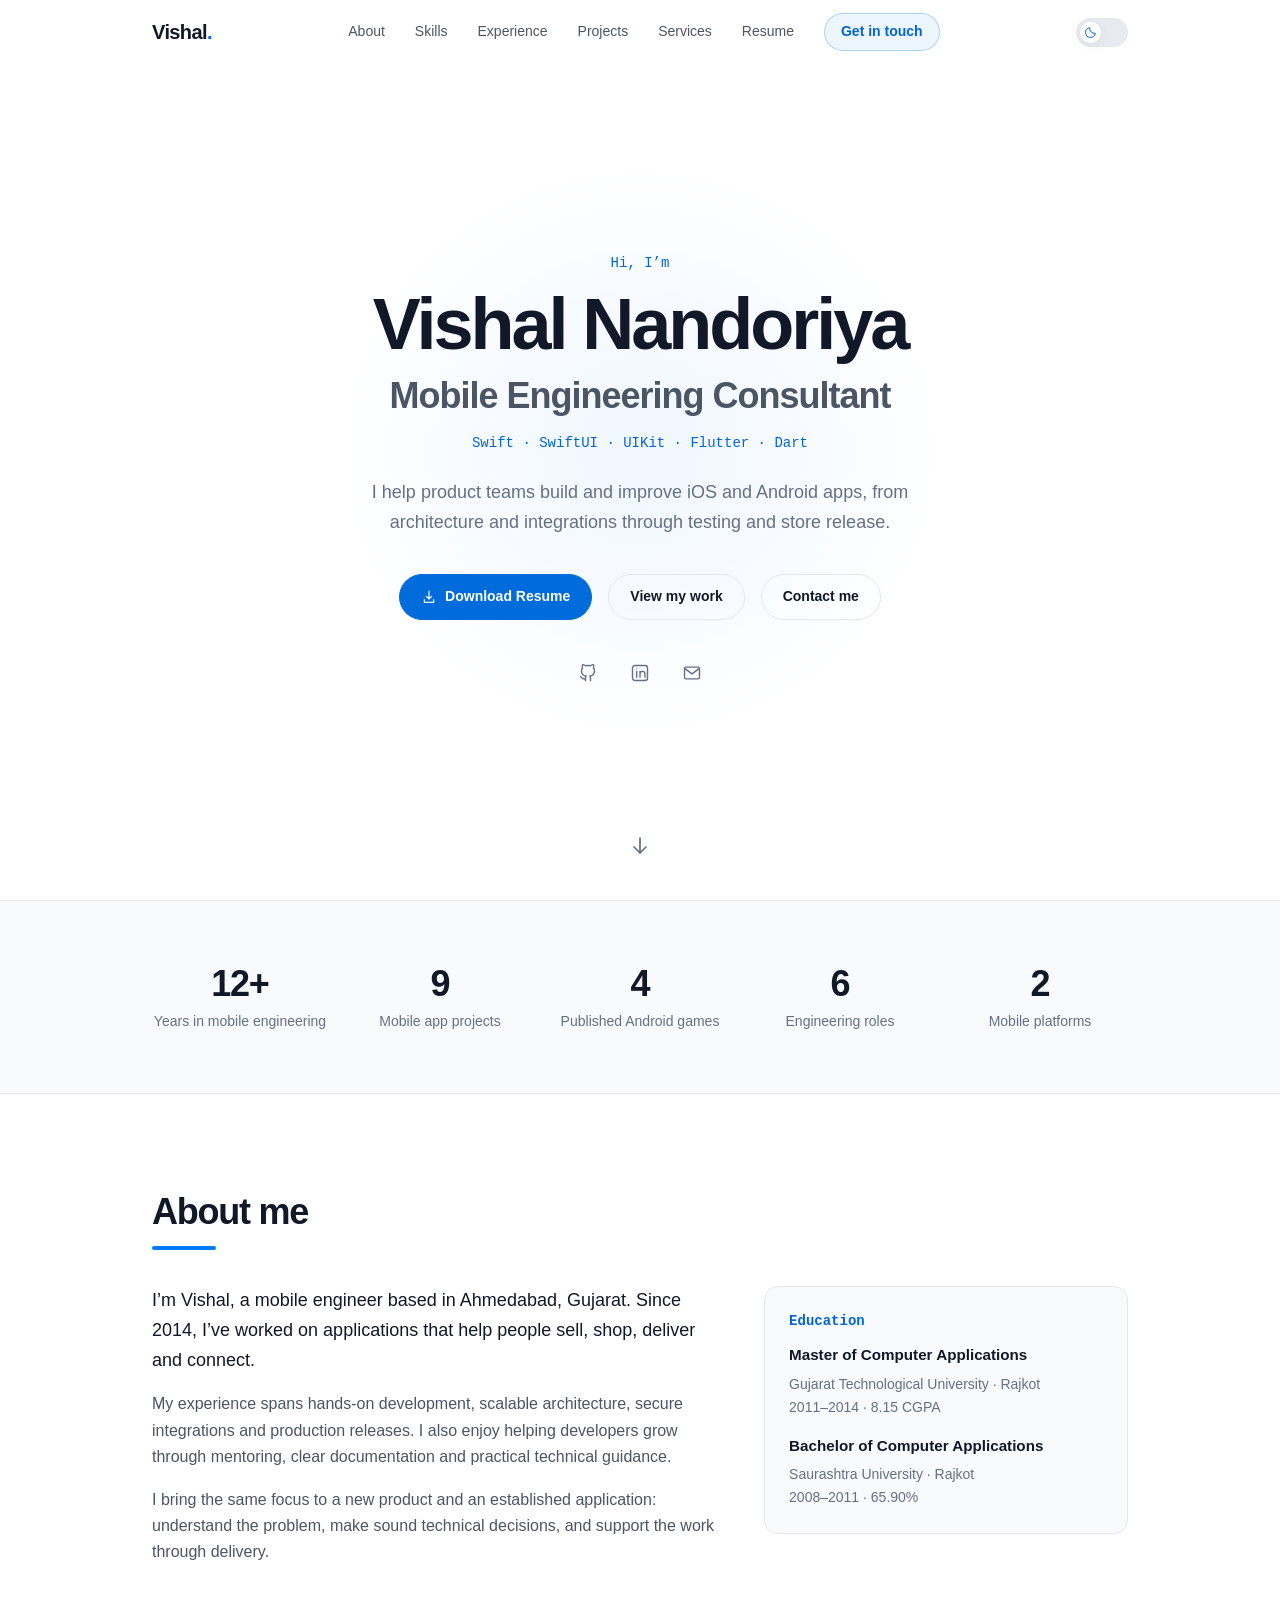
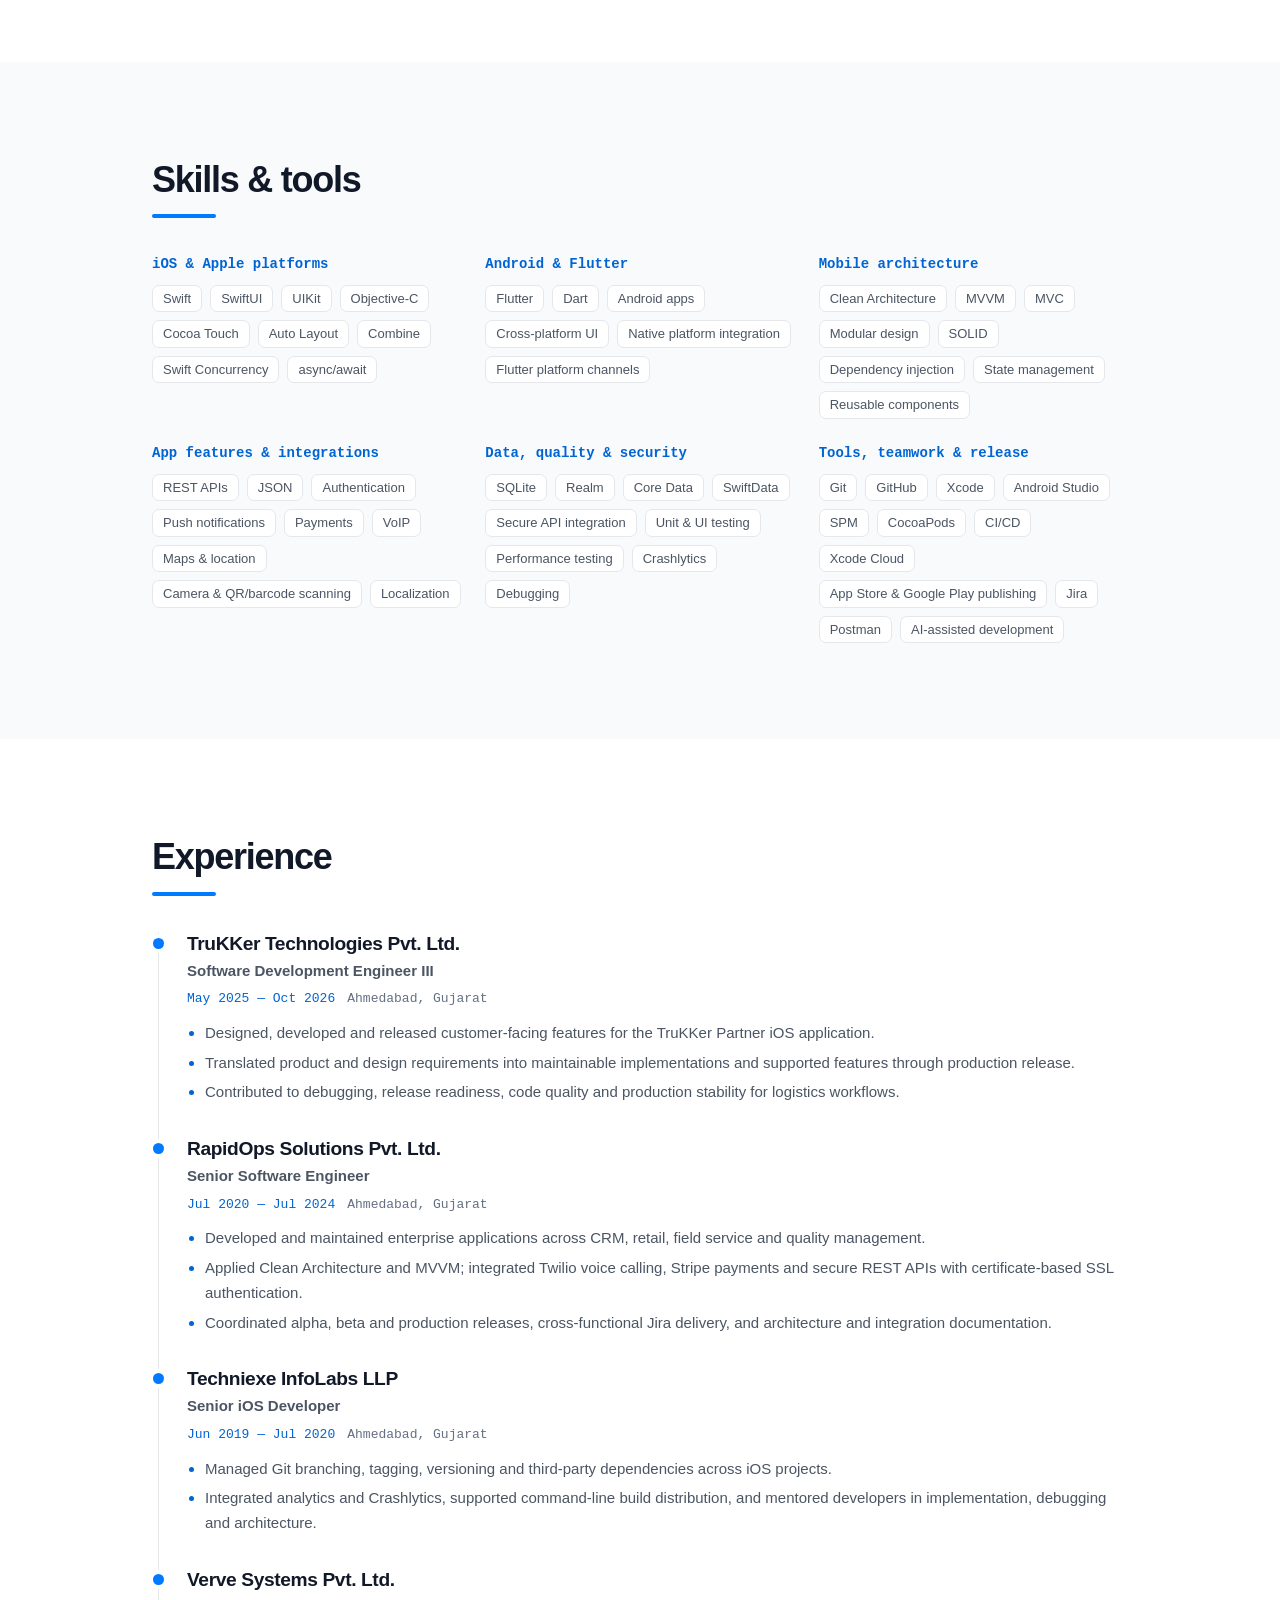
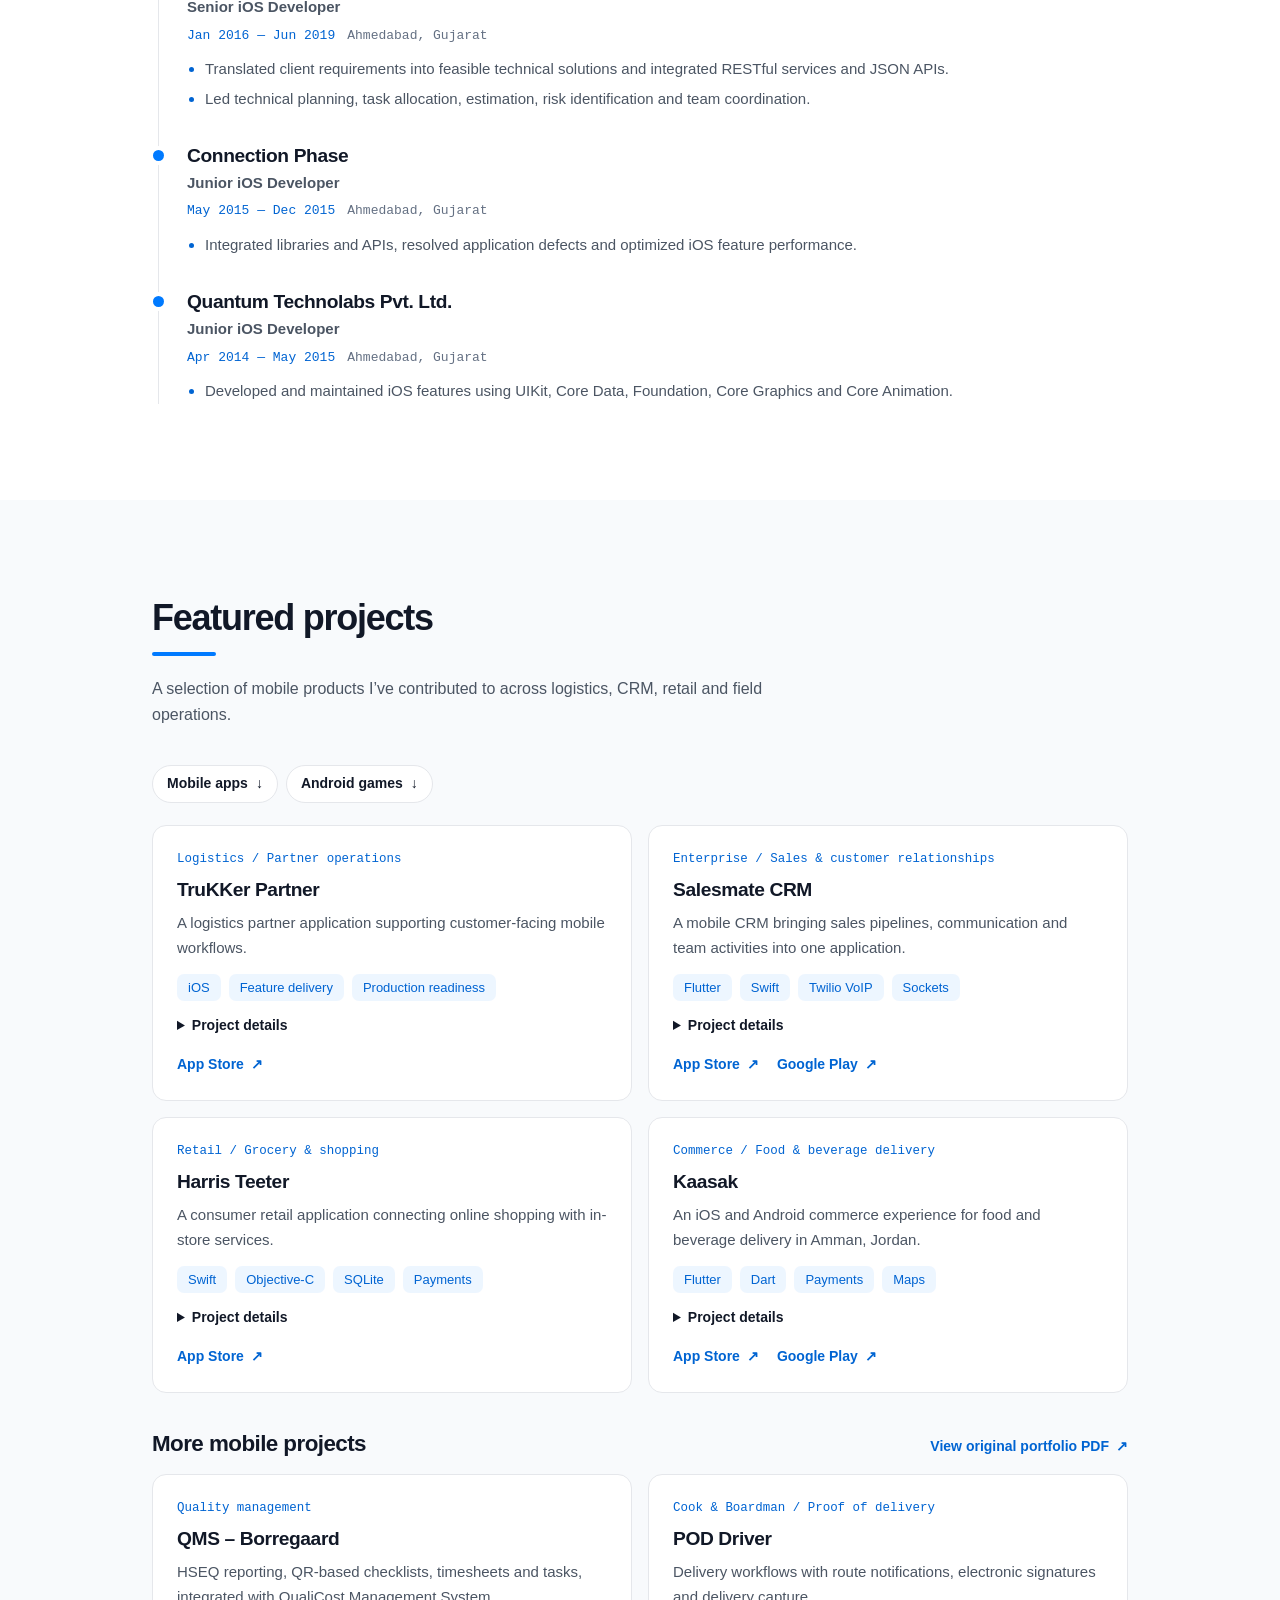
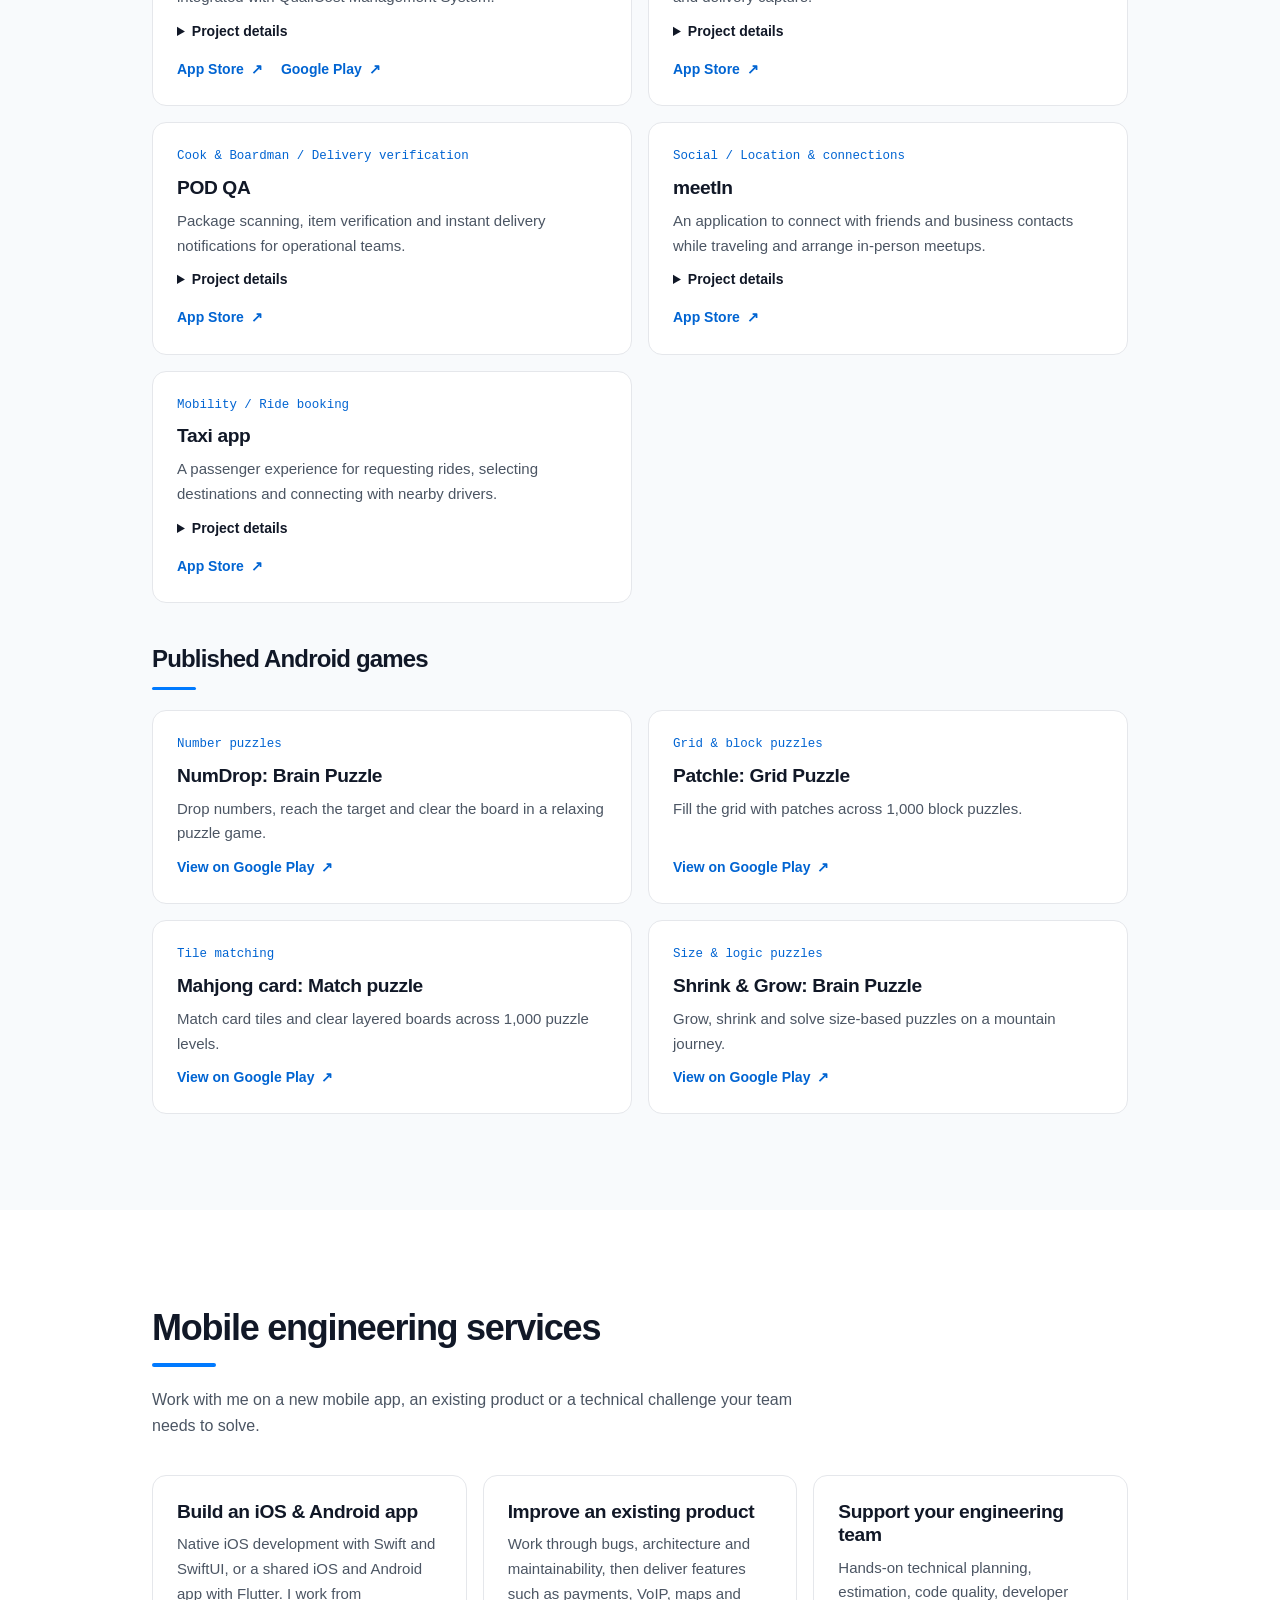
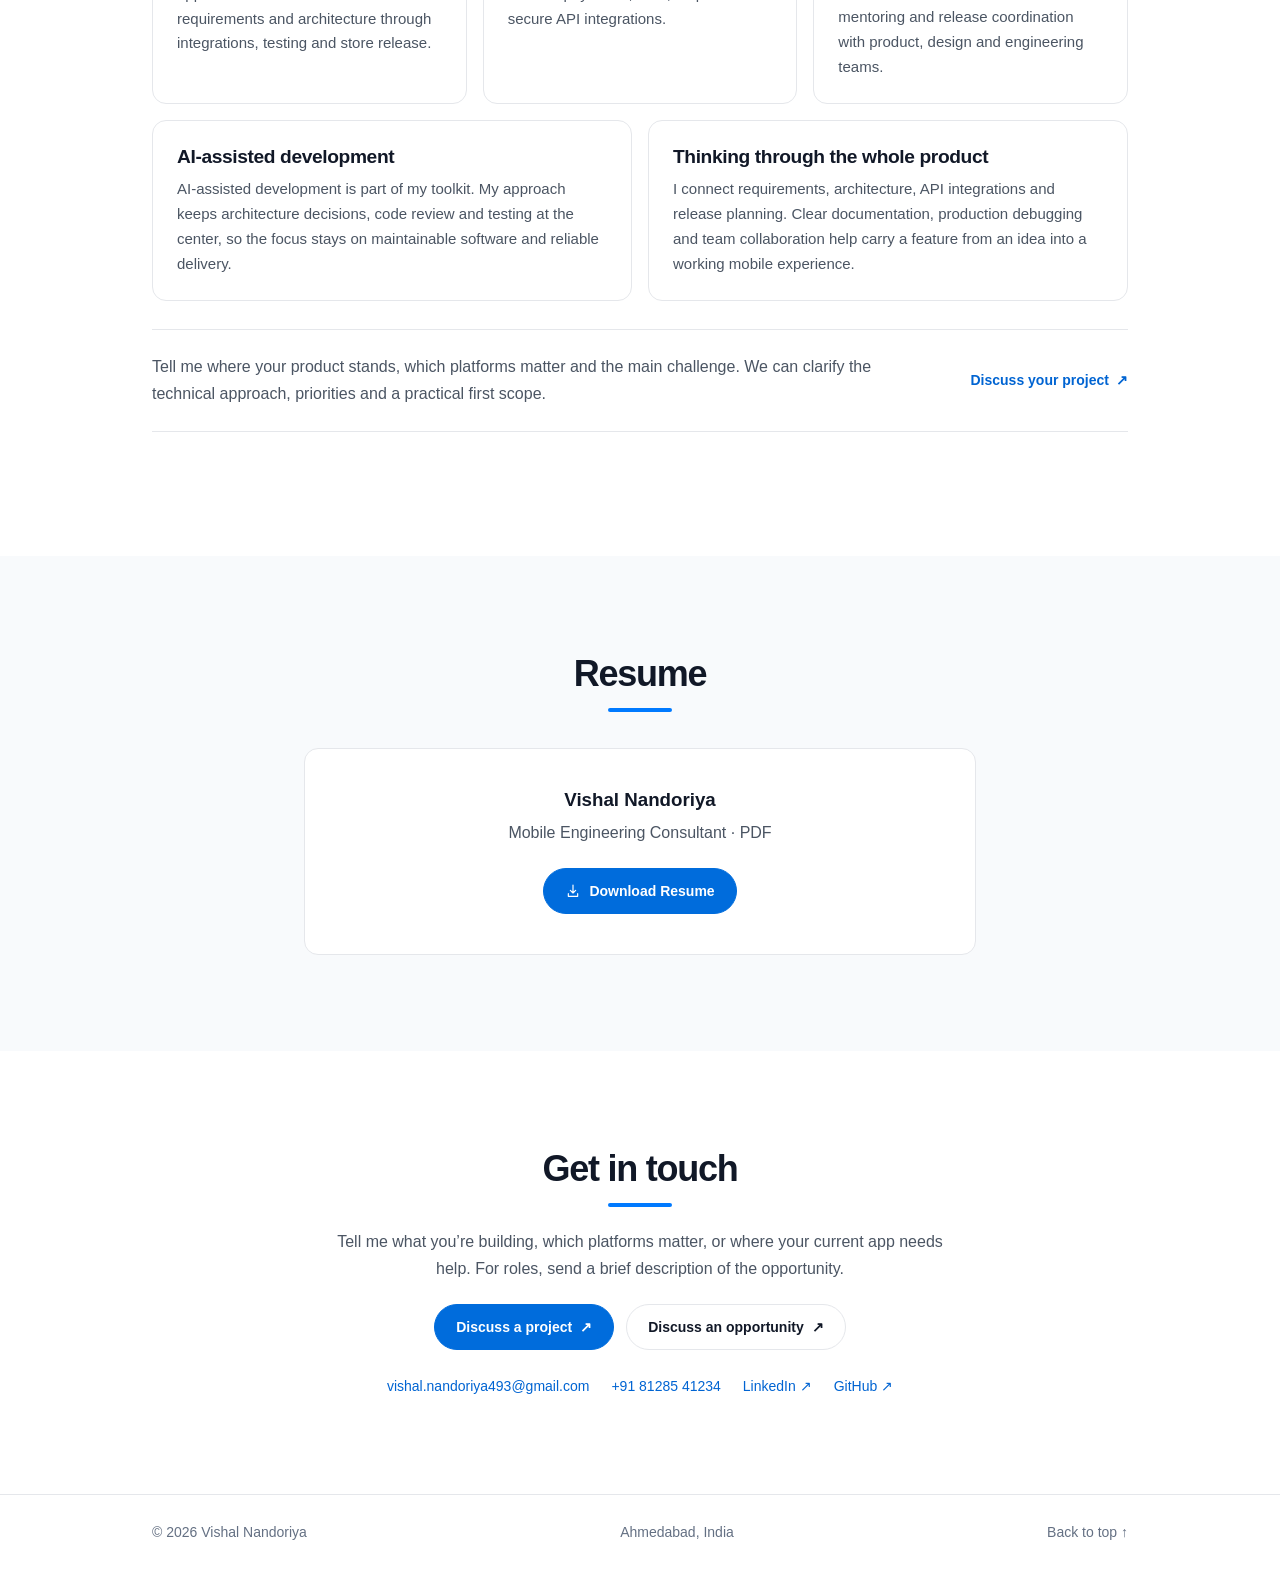
==== commit e4fe6924: "Refresh resume download links and career dates" ====
--- a/index.html
+++ b/index.html
@@ -23,7 +23,7 @@
     })();
   </script>
   <link rel="stylesheet" href="style.css?v=1113-blue">
-  <script src="script.js?v=1113-blue-2" defer></script>
+  <script src="script.js?v=20261116" defer></script>
 </head>
 <body>
   <a class="skip" href="#main">Skip to content</a>
@@ -61,7 +61,7 @@
         <p class="hero-stack">Swift · SwiftUI · UIKit · Flutter · Dart</p>
         <p class="intro">I help product teams build and improve iOS and Android apps, from architecture and integrations through testing and store release.</p>
         <div class="actions">
-          <a class="button primary" href="assets/Vishal_Nandoriya_CV.pdf" download><svg width="17" height="17" viewBox="0 0 24 24" fill="none" stroke="currentColor" stroke-width="1.75" stroke-linecap="round" stroke-linejoin="round" aria-hidden="true"><path d="M12 3v12m-4-4 4 4 4-4M5 16v4h14v-4"/></svg>Download Resume</a>
+          <a class="button primary" href="assets/Vishal_Nandoriya_CV.pdf?v=20261120" download><svg width="17" height="17" viewBox="0 0 24 24" fill="none" stroke="currentColor" stroke-width="1.75" stroke-linecap="round" stroke-linejoin="round" aria-hidden="true"><path d="M12 3v12m-4-4 4 4 4-4M5 16v4h14v-4"/></svg>Download Resume</a>
           <a class="button outline" href="#work">View my work</a>
           <a class="button outline" href="#contact">Contact me</a>
         </div>
@@ -134,7 +134,7 @@
         <div class="project-grid" id="featured-projects"></div>
         <div class="more-heading"><h3>More mobile projects</h3><a class="text-link" href="portfolio.pdf" target="_blank" rel="noopener">View original portfolio PDF <span aria-hidden="true">↗</span></a></div>
         <div class="project-grid" id="other-projects"></div>
-        <noscript><p>Explore the projects and experience in my <a href="portfolio.pdf">portfolio PDF</a> and <a href="assets/Vishal_Nandoriya_CV.pdf">CV</a>.</p></noscript>
+        <noscript><p>Explore the projects and experience in my <a href="portfolio.pdf">portfolio PDF</a> and <a href="assets/Vishal_Nandoriya_CV.pdf?v=20261120">CV</a>.</p></noscript>
         <section class="games-section" id="games">
           <div class="section-heading"><h2>Published Android games</h2></div>
           <div class="games-grid">
@@ -173,7 +173,7 @@
         <div class="resume-card">
           <h3>Vishal Nandoriya</h3>
           <p>Mobile Engineering Consultant · PDF</p>
-          <a class="button primary" href="assets/Vishal_Nandoriya_CV.pdf" download><svg width="17" height="17" viewBox="0 0 24 24" fill="none" stroke="currentColor" stroke-width="1.75" stroke-linecap="round" stroke-linejoin="round" aria-hidden="true"><path d="M12 3v12m-4-4 4 4 4-4M5 16v4h14v-4"/></svg>Download Resume</a>
+          <a class="button primary" href="assets/Vishal_Nandoriya_CV.pdf?v=20261120" download><svg width="17" height="17" viewBox="0 0 24 24" fill="none" stroke="currentColor" stroke-width="1.75" stroke-linecap="round" stroke-linejoin="round" aria-hidden="true"><path d="M12 3v12m-4-4 4 4 4-4M5 16v4h14v-4"/></svg>Download Resume</a>
         </div>
       </div>
     </section>
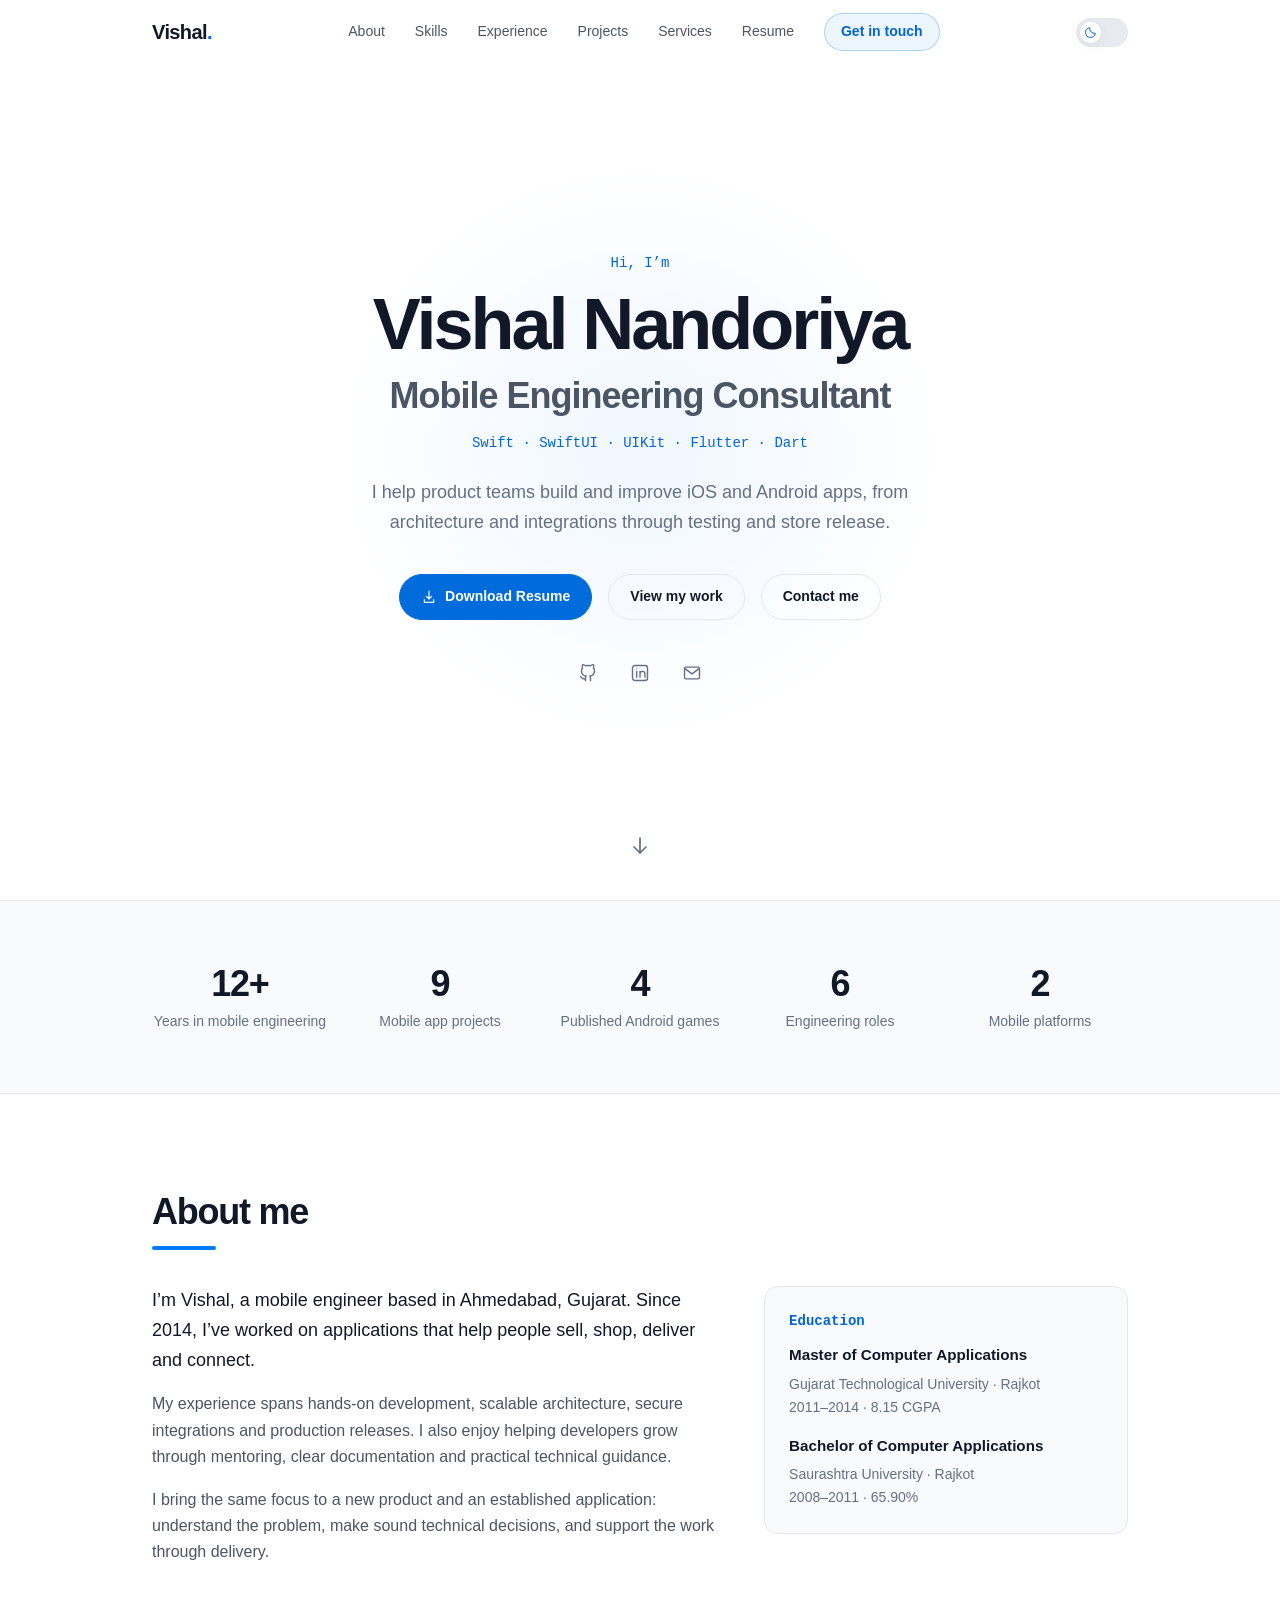
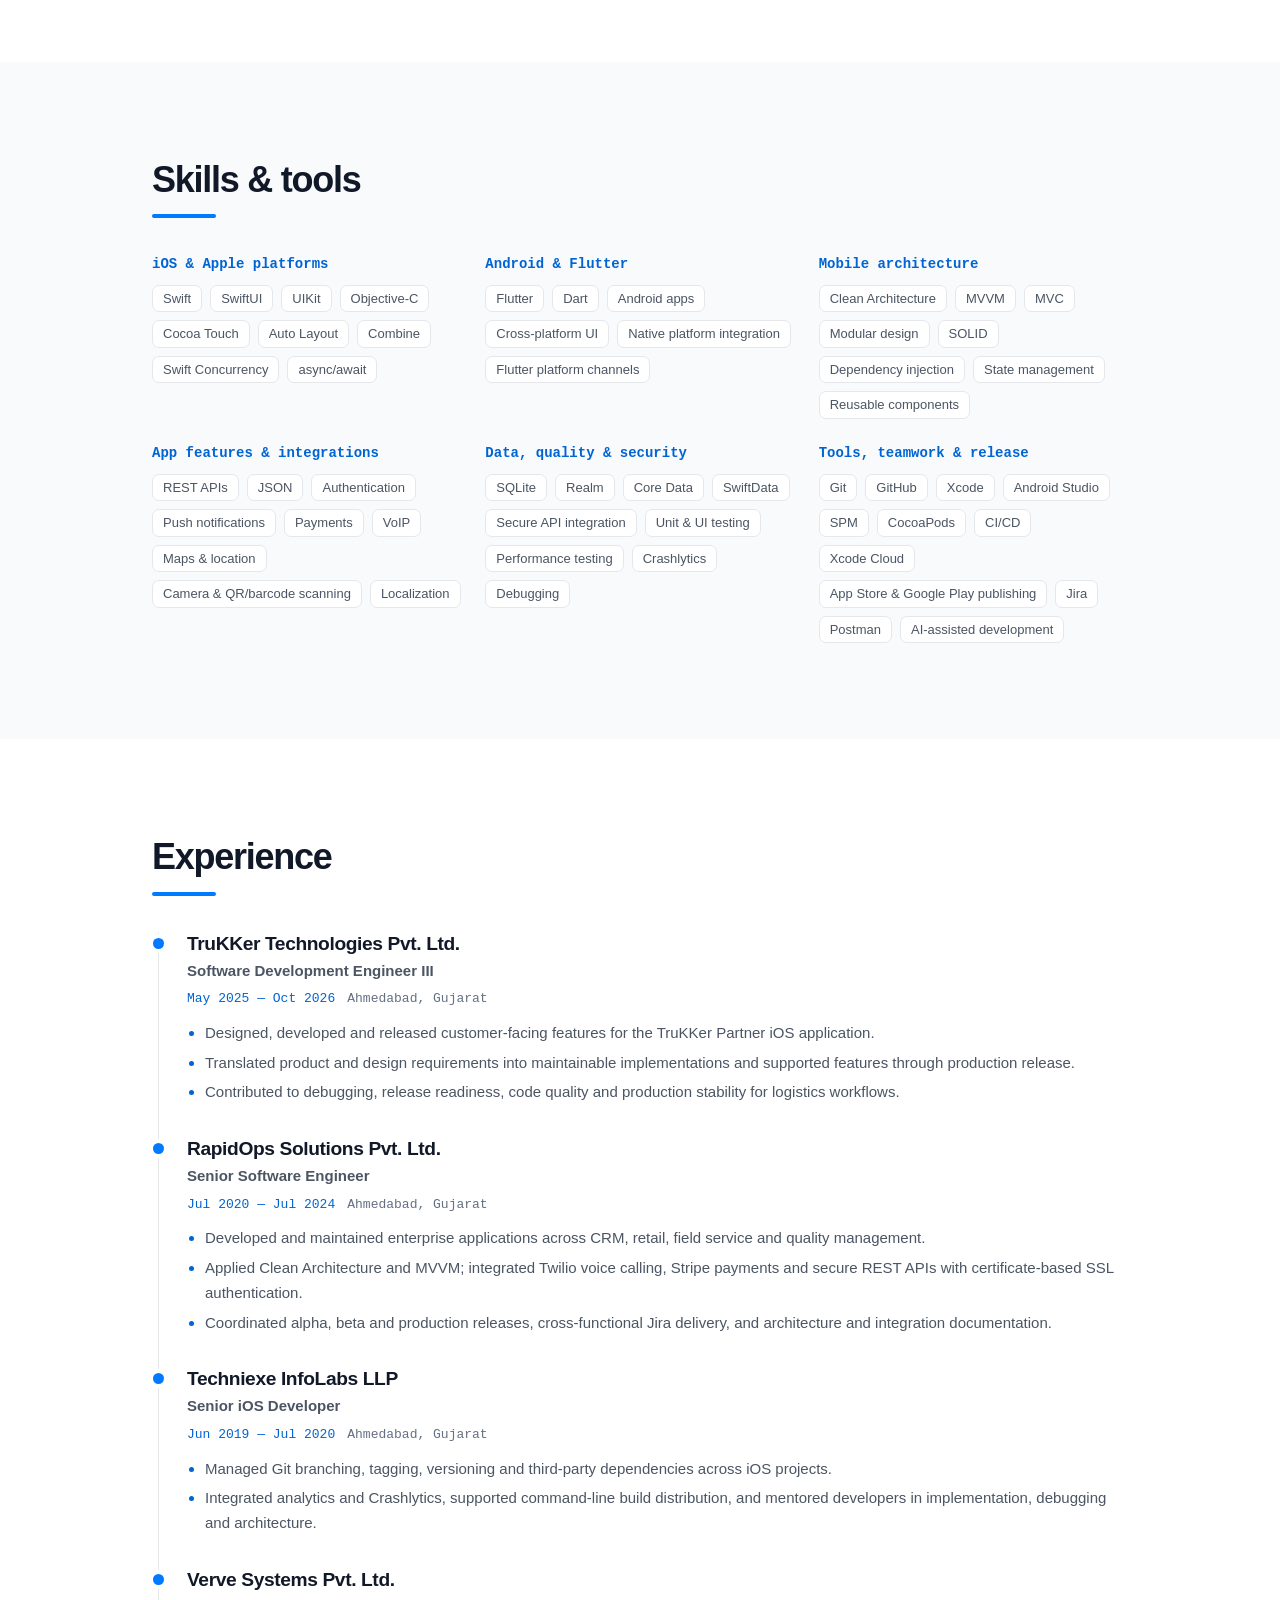
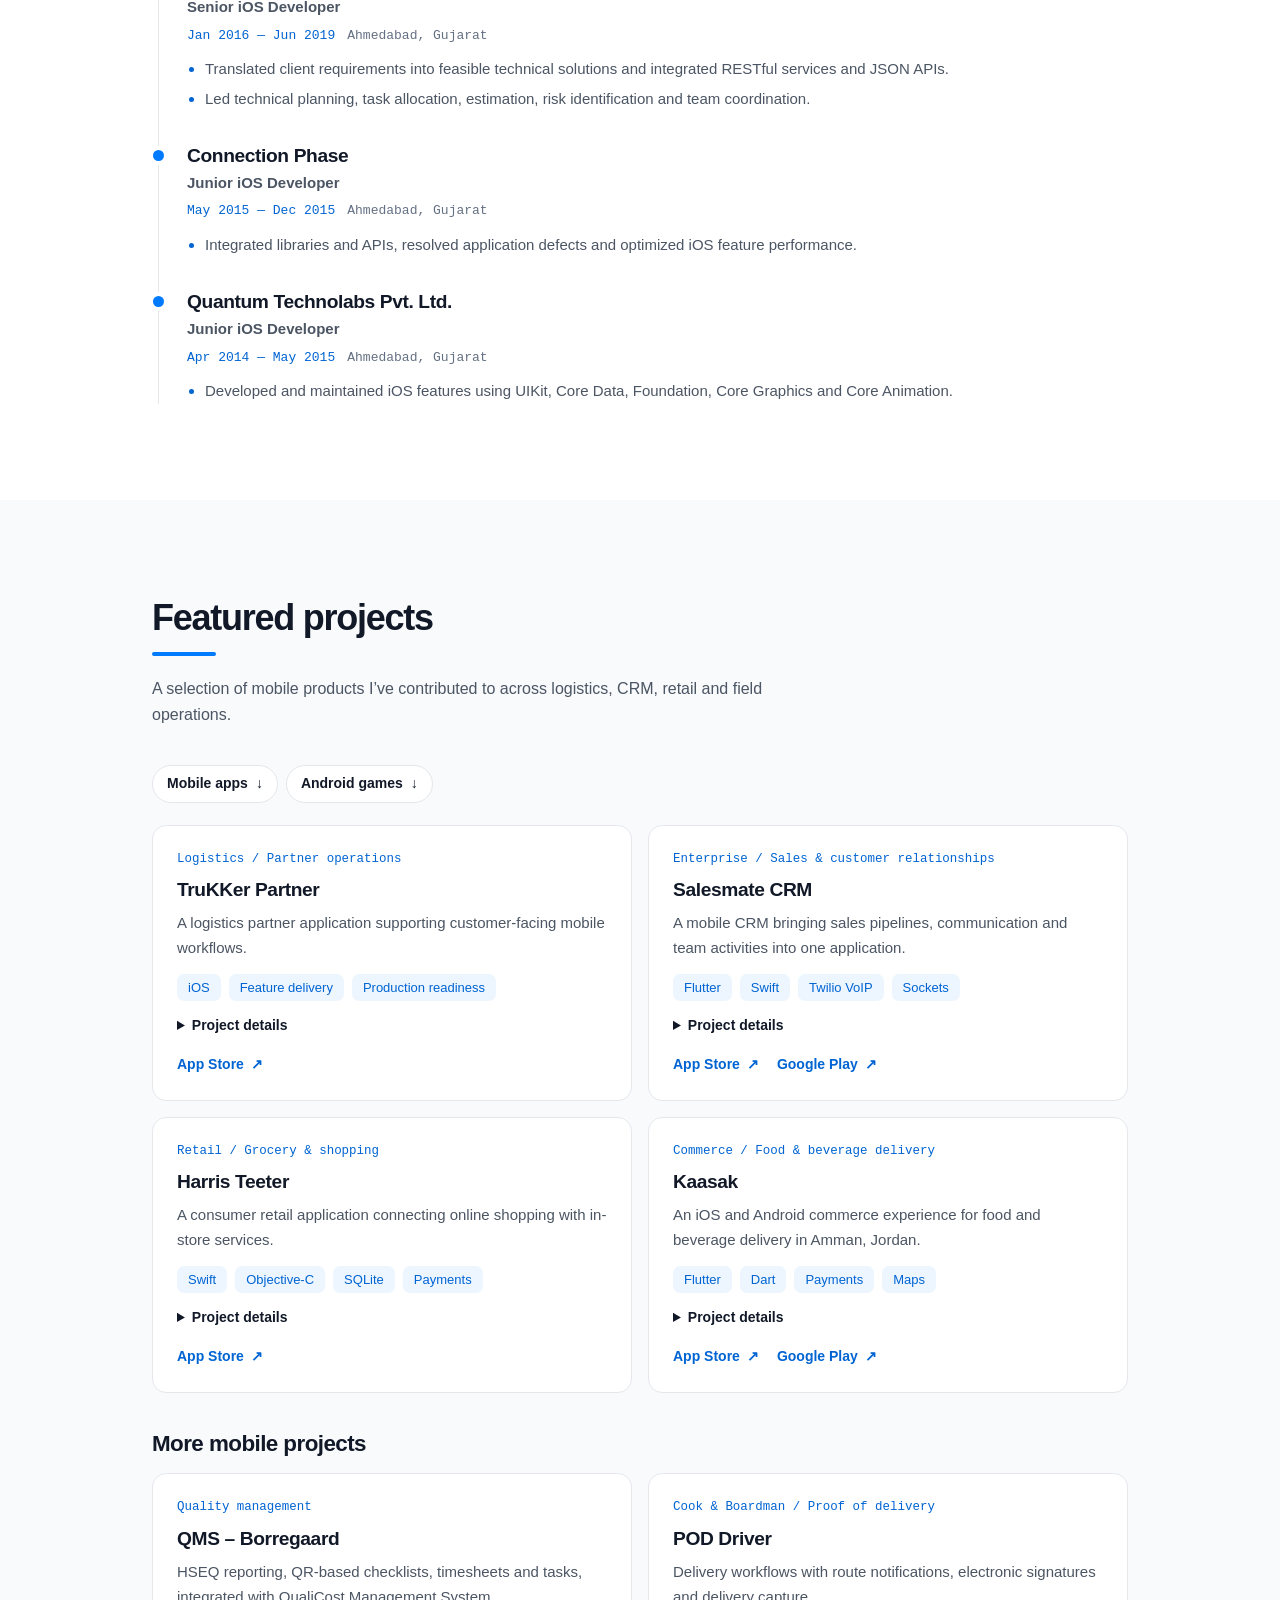
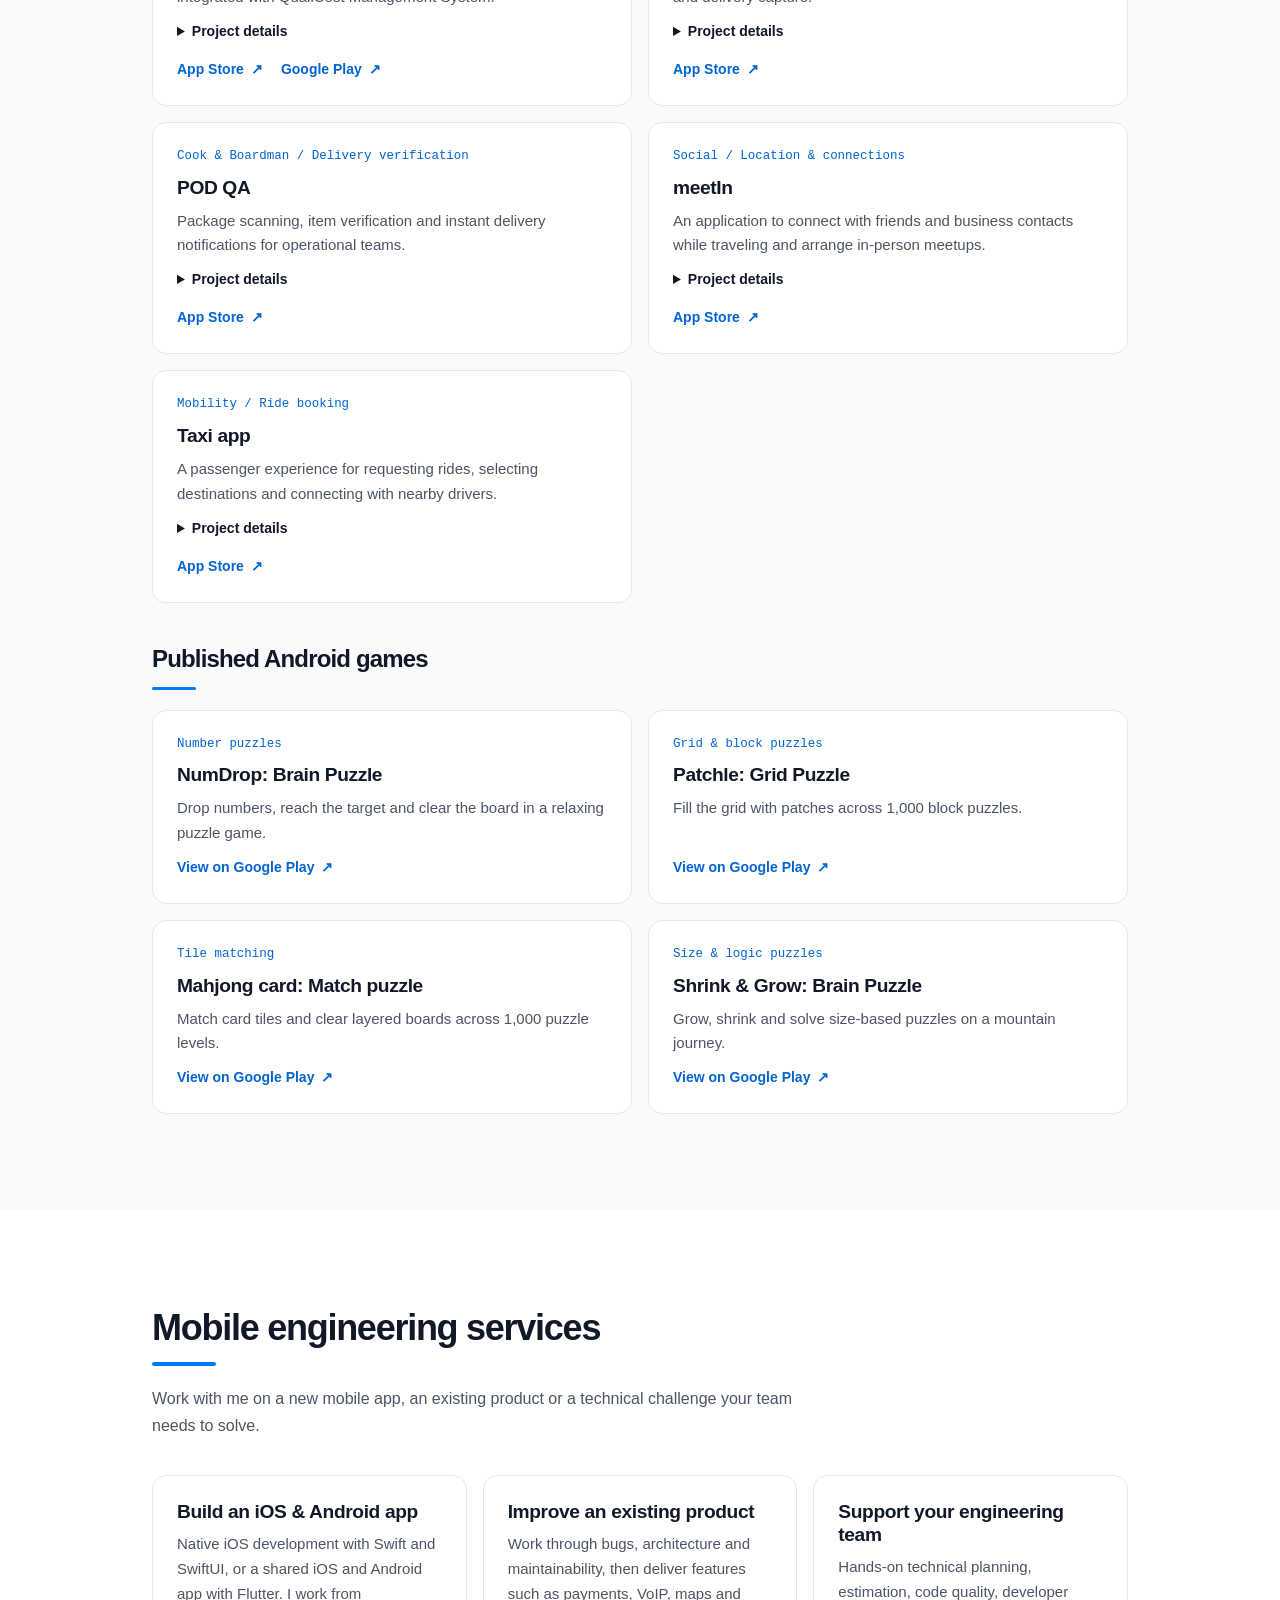
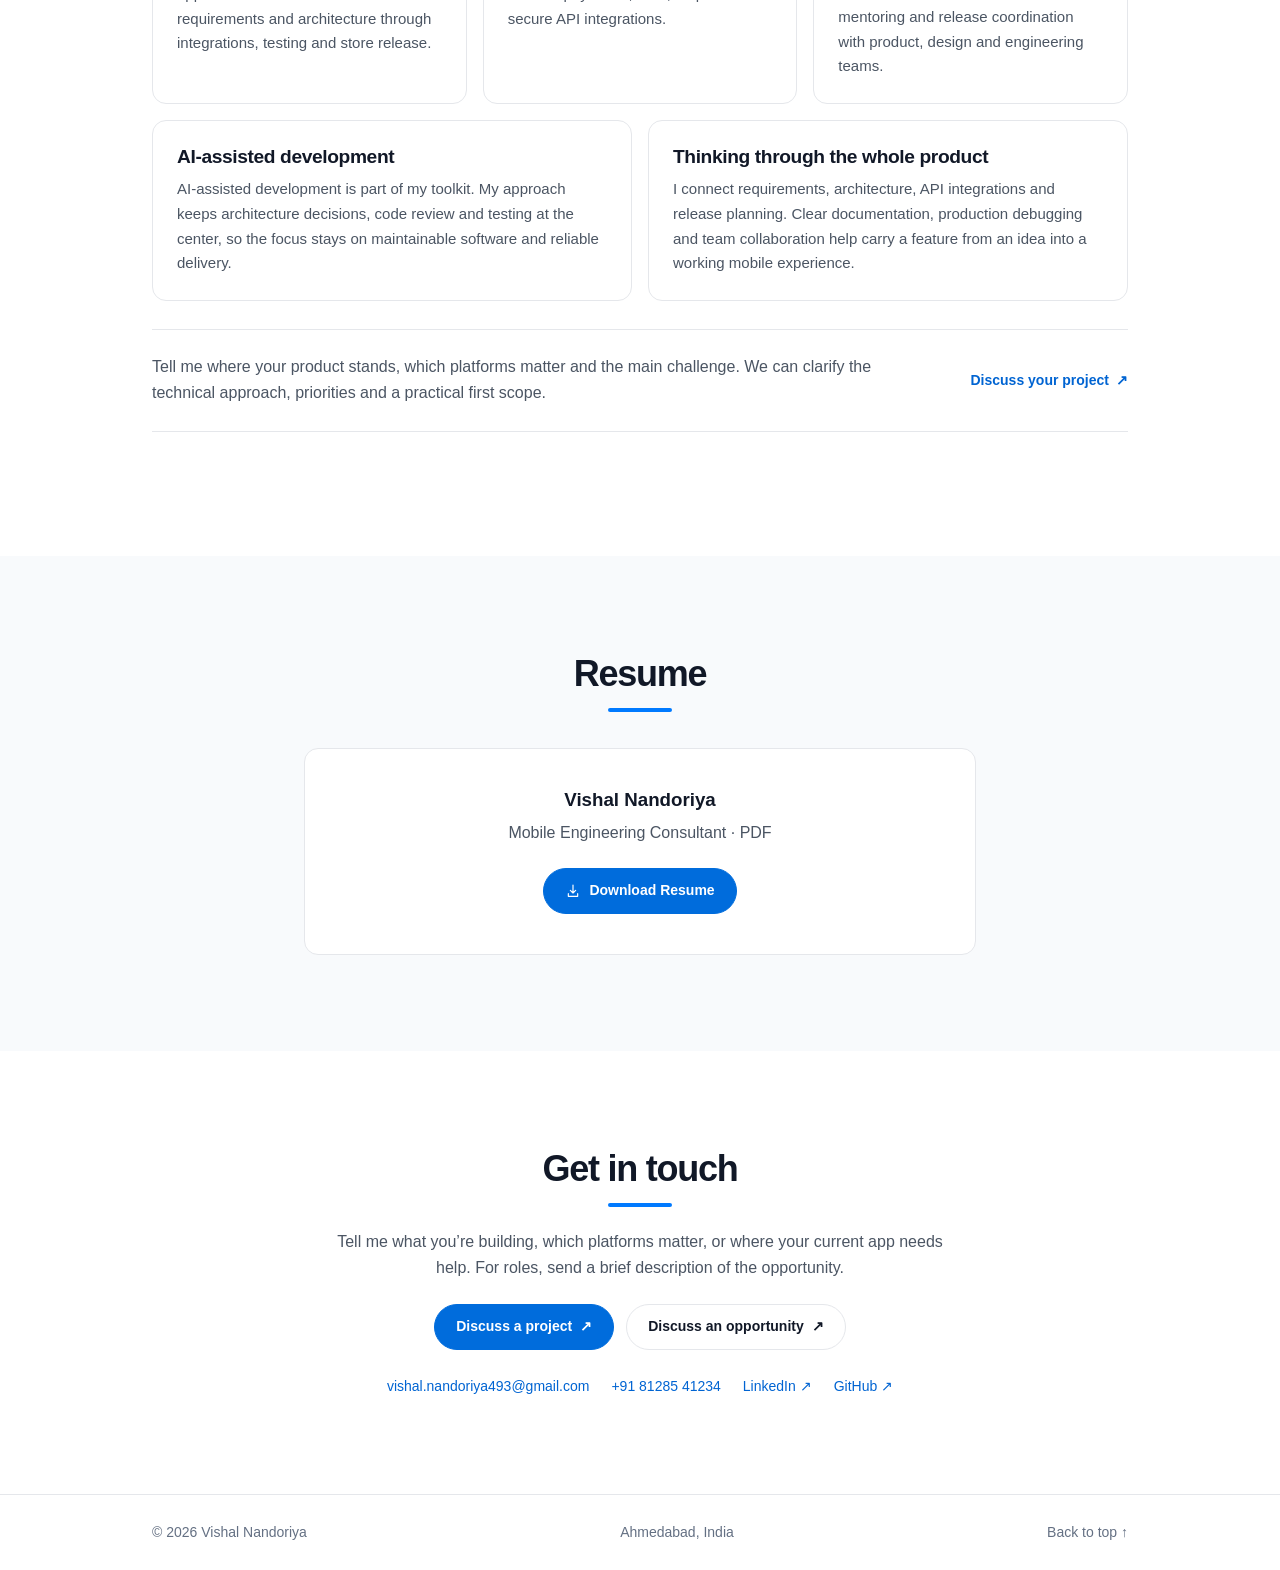
==== commit a495902f: "Remove original portfolio PDF links" ====
--- a/index.html
+++ b/index.html
@@ -132,9 +132,9 @@
           <a href="#games">Android games <span aria-hidden="true">↓</span></a>
         </nav>
         <div class="project-grid" id="featured-projects"></div>
-        <div class="more-heading"><h3>More mobile projects</h3><a class="text-link" href="portfolio.pdf" target="_blank" rel="noopener">View original portfolio PDF <span aria-hidden="true">↗</span></a></div>
+        <div class="more-heading"><h3>More mobile projects</h3></div>
         <div class="project-grid" id="other-projects"></div>
-        <noscript><p>Explore the projects and experience in my <a href="portfolio.pdf">portfolio PDF</a> and <a href="assets/Vishal_Nandoriya_CV.pdf?v=20261120">CV</a>.</p></noscript>
+        <noscript><p>Explore my experience in the <a href="assets/Vishal_Nandoriya_CV.pdf?v=20261120">CV</a>.</p></noscript>
         <section class="games-section" id="games">
           <div class="section-heading"><h2>Published Android games</h2></div>
           <div class="games-grid">
